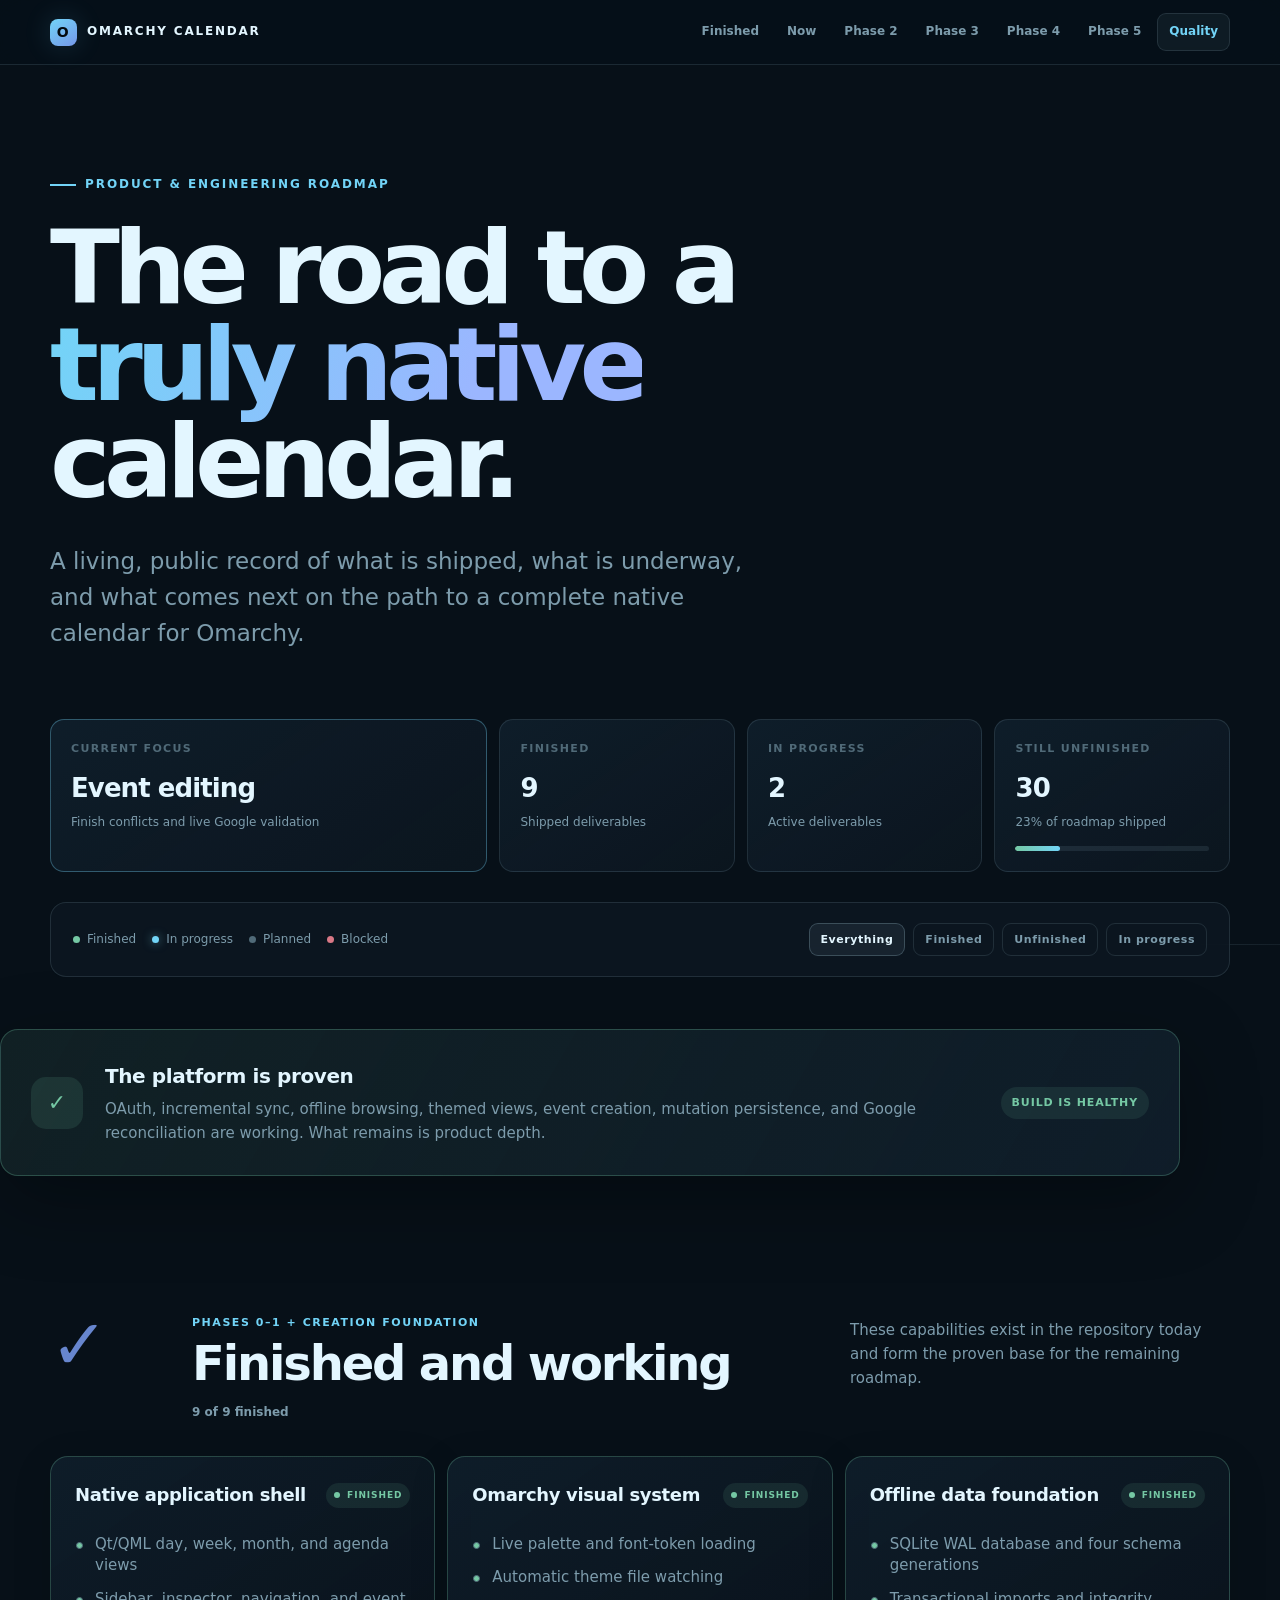
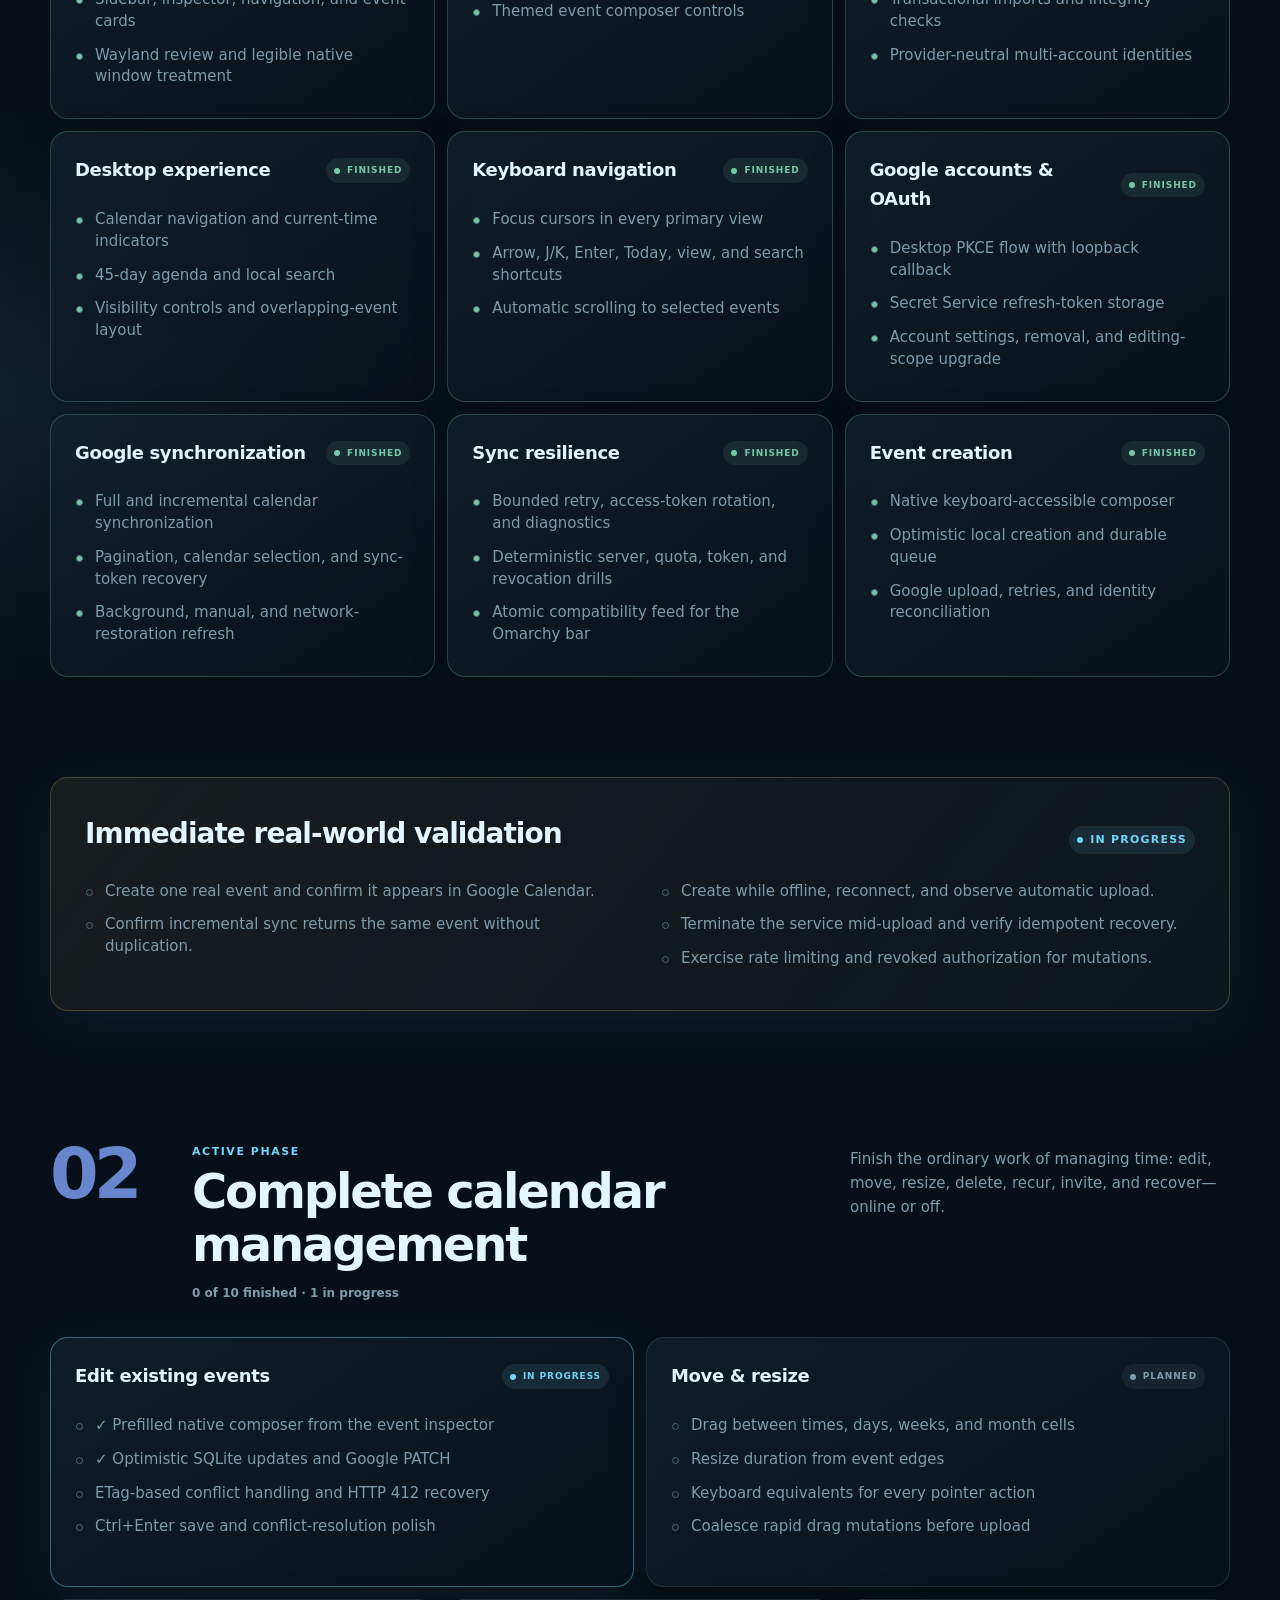
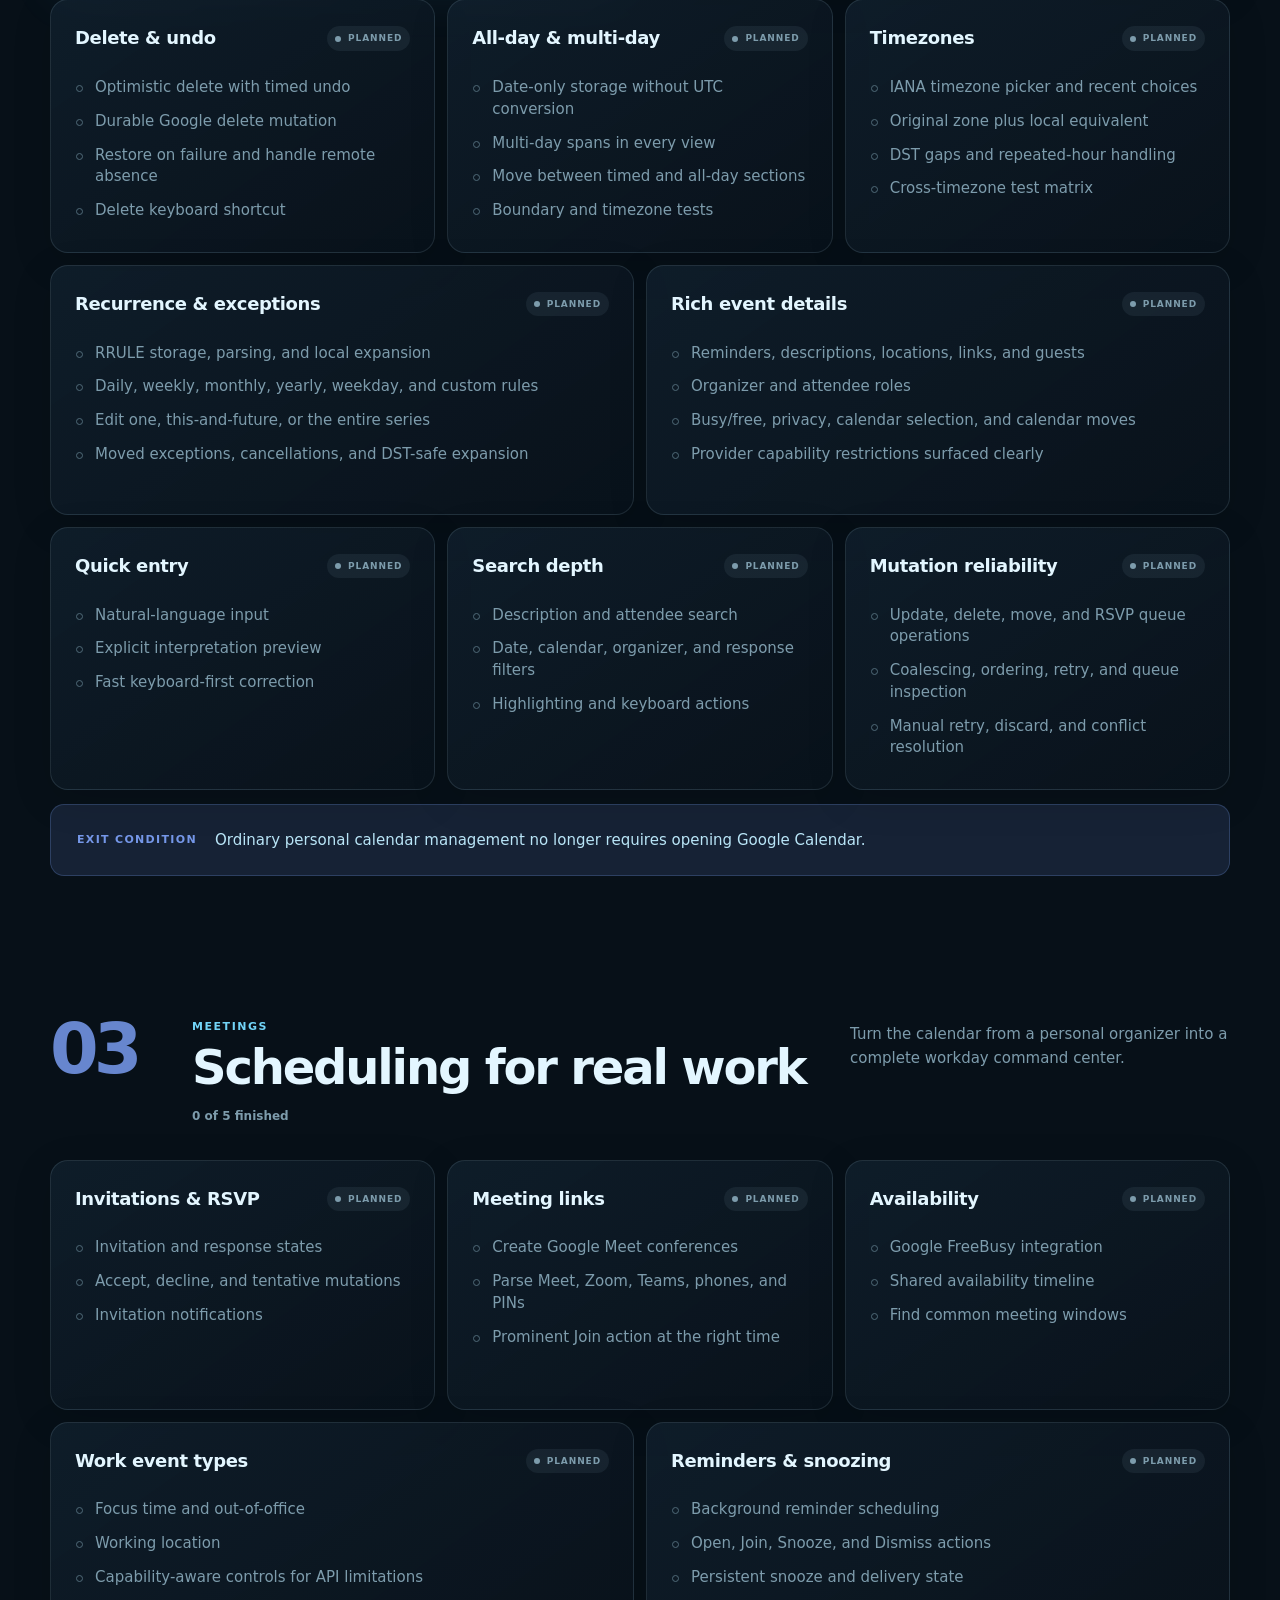
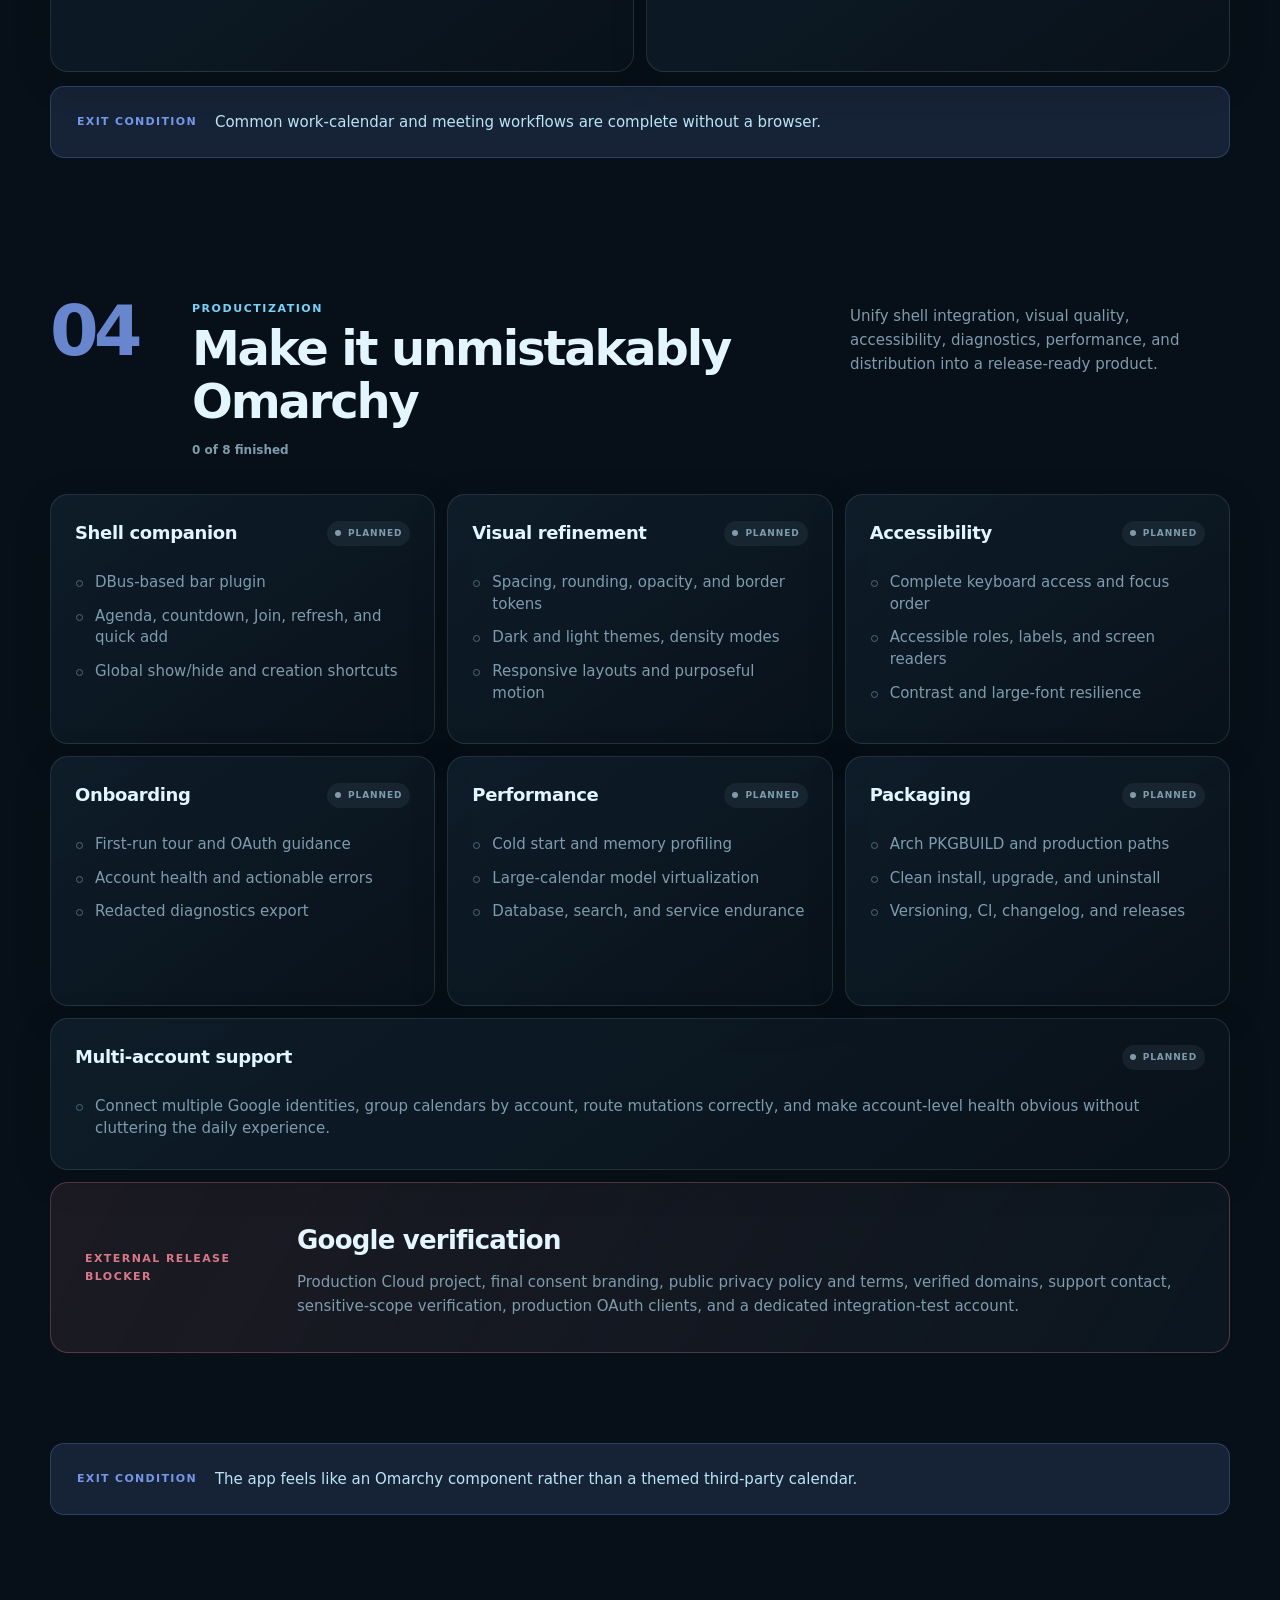
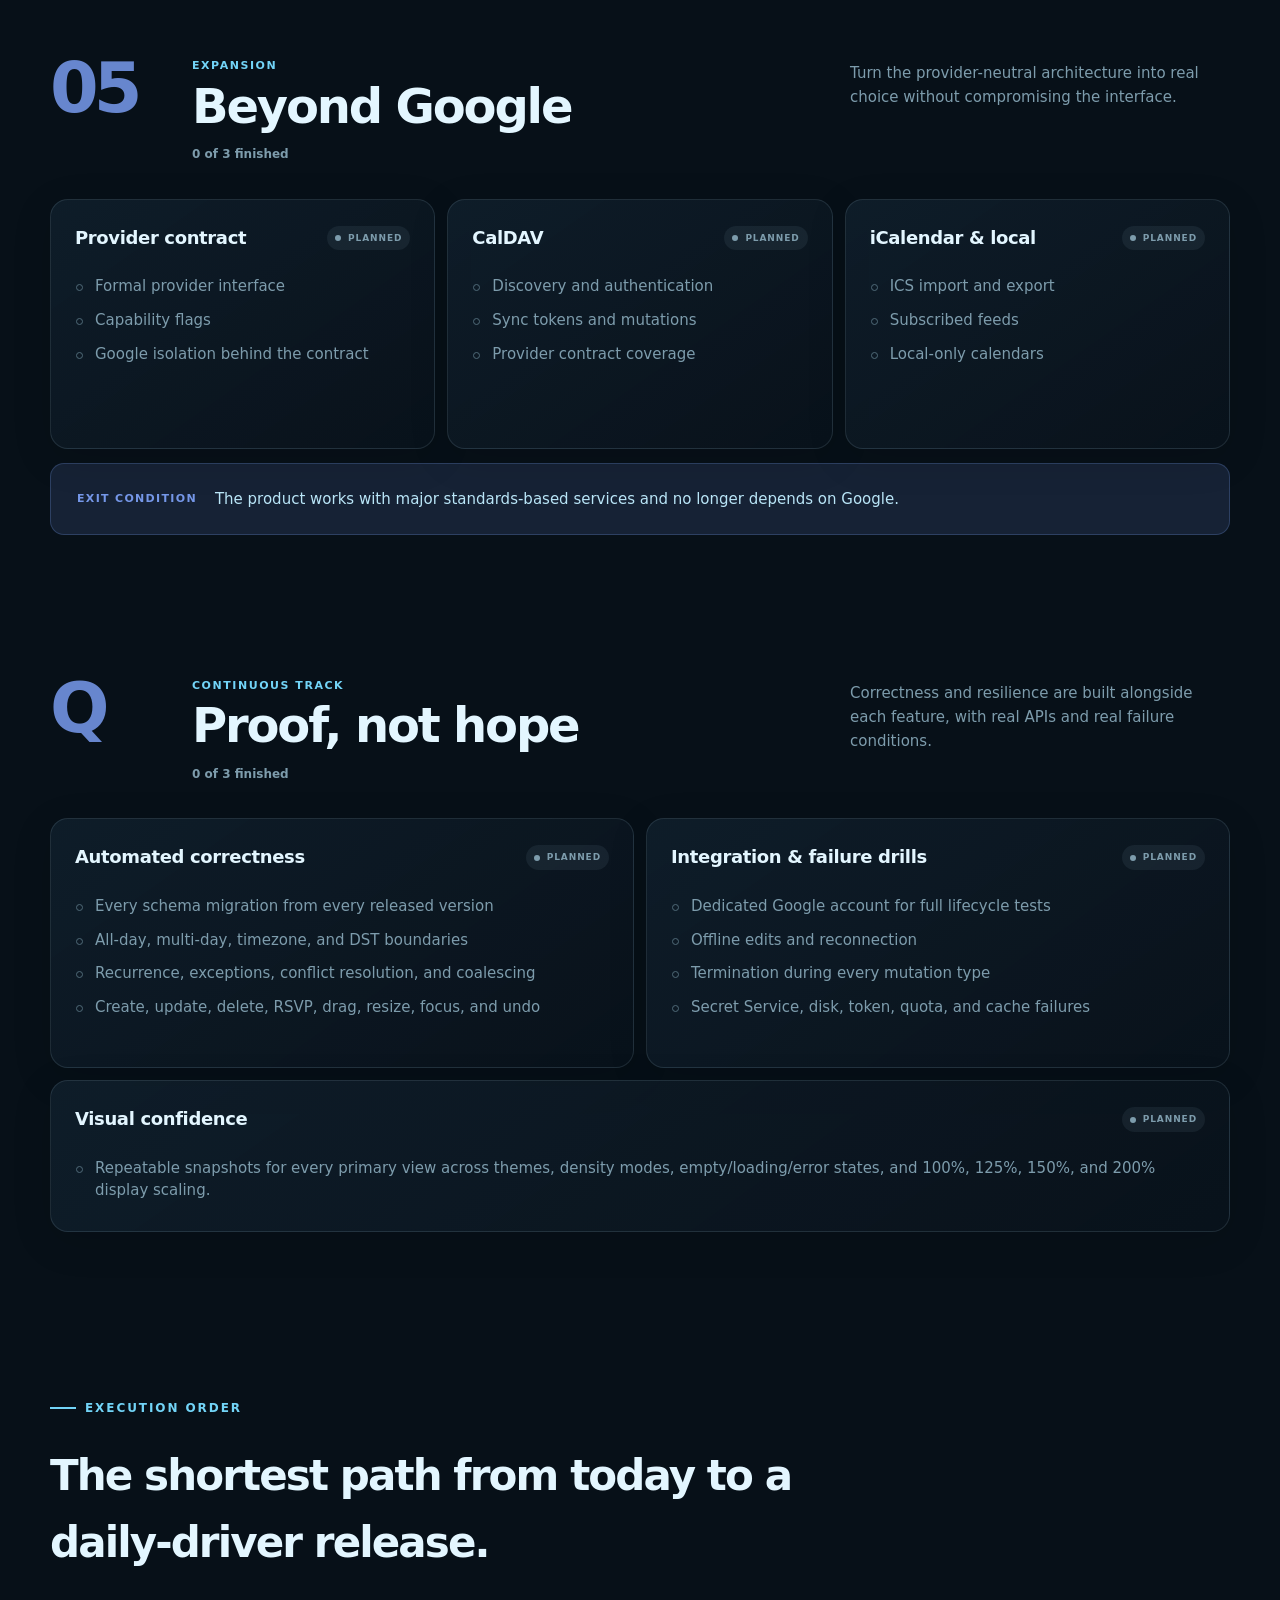
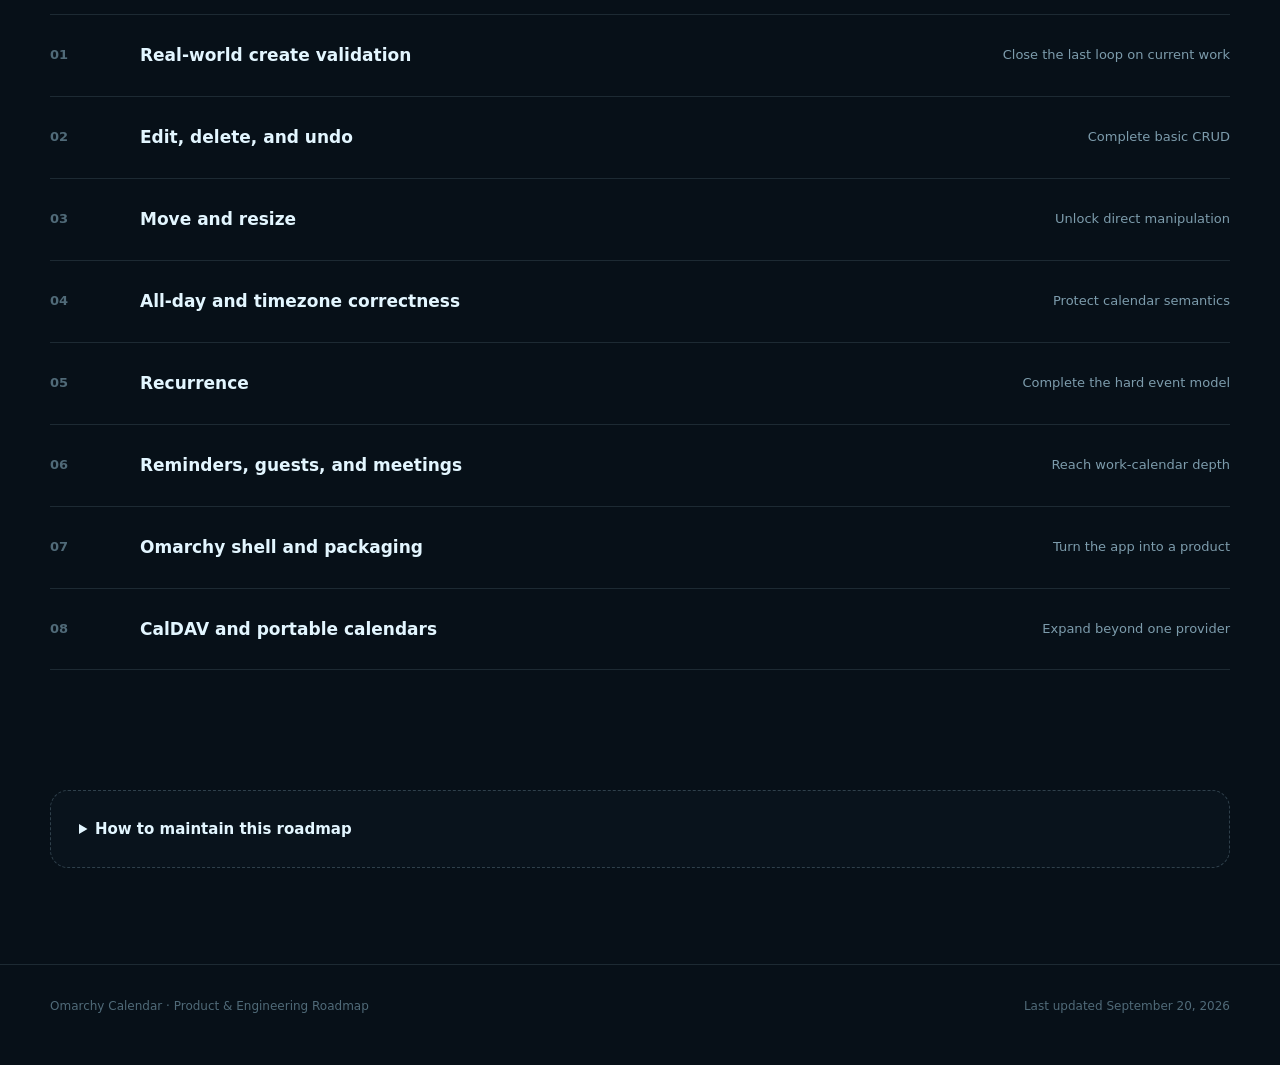
==== docs/roadmap.html @ 2982fd71 "Add optimistic Google event editing" ====
<!doctype html>
<html lang="en">
<head>
  <meta charset="utf-8">
  <meta name="viewport" content="width=device-width, initial-scale=1">
  <meta name="description" content="The product and engineering roadmap for Omarchy Calendar.">
  <title>Omarchy Calendar — The Road Ahead</title>
  <style>
    :root {
      color-scheme: dark;
      --ink: #b9e5f7;
      --ink-strong: #e3f6ff;
      --muted: #7d9cac;
      --faint: #506a78;
      --canvas: #071018;
      --canvas-deep: #040a0f;
      --surface: #0d1822;
      --surface-raised: #122230;
      --line: rgba(185, 229, 247, .12);
      --line-strong: rgba(185, 229, 247, .22);
      --accent: #7597e8;
      --accent-soft: rgba(117, 151, 232, .14);
      --cyan: #72d4f7;
      --green: #75c8a4;
      --red: #d97886;
      --amber: #e2b96f;
      --radius: 18px;
      --shadow: 0 24px 80px rgba(0, 0, 0, .32);
      --content: 1180px;
    }

    * { box-sizing: border-box; }
    html { scroll-behavior: smooth; }
    body {
      margin: 0;
      color: var(--ink);
      background:
        radial-gradient(900px 500px at 88% -10%, rgba(117, 151, 232, .14), transparent 65%),
        radial-gradient(700px 420px at 2% 22%, rgba(114, 212, 247, .08), transparent 70%),
        var(--canvas);
      font: 15px/1.6 Inter, ui-sans-serif, system-ui, -apple-system, BlinkMacSystemFont, "Segoe UI", sans-serif;
      -webkit-font-smoothing: antialiased;
    }

    a { color: inherit; }
    button { font: inherit; }
    ::selection { color: var(--canvas-deep); background: var(--cyan); }

    .topbar {
      position: sticky;
      top: 0;
      z-index: 20;
      border-bottom: 1px solid var(--line);
      background: rgba(7, 16, 24, .84);
      backdrop-filter: blur(20px) saturate(135%);
    }
    .topbar__inner {
      width: min(calc(100% - 40px), var(--content));
      min-height: 64px;
      margin: auto;
      display: flex;
      align-items: center;
      gap: 26px;
    }
    .brand {
      display: flex;
      align-items: center;
      gap: 10px;
      color: var(--ink-strong);
      font-size: 12px;
      font-weight: 800;
      letter-spacing: .15em;
      text-transform: uppercase;
      white-space: nowrap;
    }
    .brand__mark {
      width: 27px;
      aspect-ratio: 1;
      border-radius: 8px;
      display: grid;
      place-items: center;
      color: var(--canvas-deep);
      background: linear-gradient(145deg, var(--cyan), var(--accent));
      box-shadow: 0 0 28px rgba(114, 212, 247, .16);
      font-size: 14px;
    }
    .phase-nav {
      margin-left: auto;
      display: flex;
      gap: 4px;
      overflow-x: auto;
      scrollbar-width: none;
    }
    .phase-nav::-webkit-scrollbar { display: none; }
    .phase-nav a {
      padding: 8px 11px;
      border: 1px solid transparent;
      border-radius: 9px;
      color: var(--muted);
      font-size: 12px;
      font-weight: 700;
      text-decoration: none;
      white-space: nowrap;
      transition: .16s ease;
    }
    .phase-nav a:hover,
    .phase-nav a.active {
      color: var(--ink-strong);
      border-color: var(--line);
      background: rgba(185, 229, 247, .055);
    }
    .phase-nav a.active { color: var(--cyan); }

    main { overflow: hidden; }
    .wrap { width: min(calc(100% - 40px), var(--content)); margin-inline: auto; }

    .hero {
      min-height: 720px;
      padding: 104px 0 72px;
      display: grid;
      align-items: center;
      position: relative;
    }
    .hero::after {
      content: "";
      position: absolute;
      inset: auto -18% -1px 35%;
      height: 1px;
      background: linear-gradient(90deg, transparent, var(--line-strong), transparent);
    }
    .eyebrow {
      display: inline-flex;
      align-items: center;
      gap: 9px;
      margin-bottom: 24px;
      color: var(--cyan);
      font-size: 12px;
      font-weight: 800;
      letter-spacing: .16em;
      text-transform: uppercase;
    }
    .eyebrow::before { content: ""; width: 26px; height: 2px; background: currentColor; }
    h1 {
      max-width: 900px;
      margin: 0;
      color: var(--ink-strong);
      font-size: clamp(52px, 8vw, 104px);
      font-weight: 650;
      letter-spacing: -.065em;
      line-height: .95;
    }
    h1 span {
      color: transparent;
      background: linear-gradient(110deg, var(--cyan), #9bb6ff 72%);
      background-clip: text;
      -webkit-background-clip: text;
    }
    .lede {
      max-width: 720px;
      margin: 34px 0 0;
      color: var(--muted);
      font-size: clamp(18px, 2vw, 23px);
      line-height: 1.55;
    }
    .hero-grid {
      margin-top: 68px;
      display: grid;
      grid-template-columns: 1.3fr repeat(3, .7fr);
      gap: 12px;
    }
    .stat {
      min-height: 122px;
      padding: 20px;
      border: 1px solid var(--line);
      border-radius: 14px;
      background: linear-gradient(145deg, rgba(18, 34, 48, .74), rgba(13, 24, 34, .68));
    }
    .stat--current { border-color: rgba(114, 212, 247, .34); }
    .stat__label { color: var(--faint); font-size: 11px; font-weight: 800; letter-spacing: .12em; text-transform: uppercase; }
    .stat__value { margin-top: 10px; color: var(--ink-strong); font-size: 26px; font-weight: 700; letter-spacing: -.035em; }
    .stat__note { margin-top: 3px; color: var(--muted); font-size: 12px; }
    .progress-track { height: 5px; margin-top: 14px; overflow: hidden; border-radius: 99px; background: rgba(185, 229, 247, .09); }
    .progress-fill { width: 0; height: 100%; border-radius: inherit; background: linear-gradient(90deg, var(--green), var(--cyan)); transition: width .5s ease; }

    .roadmap-controls {
      margin: -42px auto 52px;
      padding: 20px 22px;
      display: flex;
      align-items: center;
      justify-content: space-between;
      gap: 20px;
      border: 1px solid var(--line);
      border-radius: 16px;
      background: rgba(13, 24, 34, .78);
      backdrop-filter: blur(18px);
    }
    .legend, .filters { display: flex; align-items: center; flex-wrap: wrap; gap: 8px; }
    .legend { color: var(--muted); font-size: 12px; }
    .legend__item { display: inline-flex; align-items: center; gap: 7px; margin-right: 8px; }
    .legend__dot { width: 7px; height: 7px; border-radius: 50%; background: var(--faint); }
    .legend__dot--done { background: var(--green); }
    .legend__dot--active { background: var(--cyan); box-shadow: 0 0 10px rgba(114, 212, 247, .55); }
    .legend__dot--planned { background: var(--faint); }
    .legend__dot--blocked { background: var(--red); }
    .filter {
      padding: 7px 11px;
      border: 1px solid var(--line);
      border-radius: 9px;
      color: var(--muted);
      background: transparent;
      cursor: pointer;
      font-size: 11px;
      font-weight: 750;
      letter-spacing: .05em;
    }
    .filter:hover, .filter[aria-pressed="true"] { color: var(--ink-strong); border-color: var(--line-strong); background: rgba(185, 229, 247, .07); }

    .now {
      margin: 0 0 96px;
      padding: 30px;
      display: grid;
      grid-template-columns: auto 1fr auto;
      align-items: center;
      gap: 22px;
      border: 1px solid rgba(117, 200, 164, .28);
      border-radius: var(--radius);
      background: linear-gradient(120deg, rgba(117, 200, 164, .09), rgba(18, 34, 48, .72));
      box-shadow: var(--shadow);
    }
    .now__icon {
      width: 52px;
      height: 52px;
      display: grid;
      place-items: center;
      border-radius: 15px;
      color: var(--green);
      background: rgba(117, 200, 164, .12);
      font-size: 22px;
    }
    .now h2 { margin: 0; color: var(--ink-strong); font-size: 20px; letter-spacing: -.02em; }
    .now p { margin: 5px 0 0; color: var(--muted); }
    .status-pill {
      padding: 7px 11px;
      border-radius: 999px;
      color: var(--green);
      background: rgba(117, 200, 164, .1);
      font-size: 11px;
      font-weight: 800;
      letter-spacing: .08em;
      text-transform: uppercase;
      white-space: nowrap;
    }

    .phase {
      padding: 42px 0 100px;
      scroll-margin-top: 76px;
    }
    .phase-head {
      display: grid;
      grid-template-columns: 112px minmax(0, 1fr) minmax(250px, 380px);
      gap: 30px;
      align-items: start;
      margin-bottom: 34px;
    }
    .phase-number {
      color: var(--accent);
      font-size: 70px;
      font-weight: 650;
      letter-spacing: -.07em;
      line-height: .9;
      opacity: .88;
    }
    .phase-kicker { color: var(--cyan); font-size: 11px; font-weight: 800; letter-spacing: .14em; text-transform: uppercase; }
    .phase h2 { margin: 5px 0 0; color: var(--ink-strong); font-size: clamp(31px, 4vw, 48px); letter-spacing: -.045em; line-height: 1.1; }
    .phase-summary { margin: 4px 0 0; color: var(--muted); font-size: 15px; }

    .work-grid { display: grid; grid-template-columns: repeat(12, 1fr); gap: 12px; }
    .work-card {
      grid-column: span 4;
      min-height: 250px;
      padding: 24px;
      border: 1px solid var(--line);
      border-radius: var(--radius);
      background: linear-gradient(145deg, rgba(18, 34, 48, .72), rgba(9, 18, 27, .88));
      box-shadow: 0 10px 40px rgba(0, 0, 0, .12);
      transition: transform .18s ease, border-color .18s ease, background .18s ease;
    }
    .work-card:hover { transform: translateY(-2px); border-color: var(--line-strong); background: var(--surface); }
    .work-card--wide { grid-column: span 6; }
    .work-card--full { grid-column: 1 / -1; min-height: auto; }
    .work-card__top { display: flex; align-items: center; justify-content: space-between; gap: 16px; }
    .work-card h3 { margin: 0; color: var(--ink-strong); font-size: 18px; letter-spacing: -.02em; }
    .tag { color: var(--accent); font-size: 10px; font-weight: 800; letter-spacing: .1em; text-transform: uppercase; }
    .item-status {
      display: inline-flex;
      align-items: center;
      gap: 7px;
      padding: 5px 8px;
      border-radius: 999px;
      font-size: 9px;
      font-weight: 850;
      letter-spacing: .1em;
      text-transform: uppercase;
      white-space: nowrap;
    }
    .item-status::before { content: ""; width: 6px; height: 6px; border-radius: 50%; background: currentColor; }
    [data-status="done"] { border-color: rgba(117, 200, 164, .28); }
    [data-status="done"] .item-status { color: var(--green); background: rgba(117, 200, 164, .1); }
    [data-status="done"] li::before { border-color: var(--green); background: var(--green); }
    [data-status="active"] { border-color: rgba(114, 212, 247, .42); box-shadow: 0 12px 50px rgba(114, 212, 247, .07); }
    [data-status="active"] .item-status { color: var(--cyan); background: rgba(114, 212, 247, .1); }
    [data-status="planned"] .item-status { color: var(--muted); background: rgba(125, 156, 172, .1); }
    [data-status="blocked"] { border-color: rgba(217, 120, 134, .38); }
    [data-status="blocked"] .item-status { color: var(--red); background: rgba(217, 120, 134, .1); }
    [data-roadmap-item][hidden] { display: none !important; }
    .phase-progress { margin-top: 13px; color: var(--muted); font-size: 12px; font-weight: 700; }
    .work-card ul, .checklist { margin: 18px 0 0; padding: 0; list-style: none; }
    .work-card li, .checklist li {
      position: relative;
      padding: 6px 0 6px 20px;
      color: var(--muted);
      line-height: 1.45;
    }
    .work-card li::before, .checklist li::before {
      content: "";
      position: absolute;
      left: 1px;
      top: 14px;
      width: 5px;
      height: 5px;
      border: 1px solid var(--faint);
      border-radius: 50%;
    }

    .exit {
      margin-top: 14px;
      padding: 23px 26px;
      display: flex;
      align-items: center;
      gap: 18px;
      border: 1px solid rgba(117, 151, 232, .25);
      border-radius: 14px;
      background: var(--accent-soft);
    }
    .exit strong { color: var(--accent); font-size: 11px; letter-spacing: .12em; text-transform: uppercase; }
    .exit span { color: var(--ink); }

    .validation {
      margin-bottom: 90px;
      padding: 34px;
      border: 1px solid rgba(226, 185, 111, .26);
      border-radius: var(--radius);
      background: linear-gradient(130deg, rgba(226, 185, 111, .08), rgba(13, 24, 34, .82));
    }
    .validation__head { display: flex; align-items: baseline; justify-content: space-between; gap: 20px; }
    .validation h2 { margin: 0; color: var(--ink-strong); font-size: 28px; letter-spacing: -.035em; }
    .validation__head span { color: var(--amber); font-size: 11px; font-weight: 800; letter-spacing: .11em; text-transform: uppercase; }
    .validation .checklist { columns: 2; column-gap: 42px; }
    .validation .checklist li { break-inside: avoid; }
    .validation .item-status { float: right; }

    .maintenance {
      margin: 0 auto 96px;
      padding: 26px 28px;
      border: 1px dashed var(--line-strong);
      border-radius: var(--radius);
      background: rgba(13, 24, 34, .48);
    }
    .maintenance summary { color: var(--ink-strong); cursor: pointer; font-weight: 750; }
    .maintenance p { max-width: 850px; margin: 14px 0 0; color: var(--muted); }
    .maintenance code { padding: 2px 6px; border-radius: 5px; color: var(--cyan); background: rgba(114, 212, 247, .08); }

    .release-blocker {
      margin: 12px 0 90px;
      padding: 34px;
      display: grid;
      grid-template-columns: 180px 1fr;
      gap: 32px;
      align-items: center;
      border: 1px solid rgba(217, 120, 134, .32);
      border-radius: var(--radius);
      background: linear-gradient(120deg, rgba(217, 120, 134, .1), rgba(13, 24, 34, .8));
    }
    .release-blocker__flag { color: var(--red); font-size: 11px; font-weight: 800; letter-spacing: .13em; text-transform: uppercase; }
    .release-blocker h3 { margin: 3px 0 8px; color: var(--ink-strong); font-size: 26px; letter-spacing: -.03em; }
    .release-blocker p { margin: 0; color: var(--muted); }

    .sequence { padding: 60px 0 120px; }
    .sequence h2 { max-width: 760px; margin: 0; color: var(--ink-strong); font-size: 42px; letter-spacing: -.045em; }
    .sequence-list { margin-top: 38px; counter-reset: step; }
    .sequence-row {
      counter-increment: step;
      display: grid;
      grid-template-columns: 70px 1fr auto;
      align-items: center;
      gap: 20px;
      min-height: 82px;
      border-top: 1px solid var(--line);
    }
    .sequence-row:last-child { border-bottom: 1px solid var(--line); }
    .sequence-row::before { content: counter(step, decimal-leading-zero); color: var(--faint); font-size: 13px; font-weight: 800; }
    .sequence-row strong { color: var(--ink-strong); font-size: 17px; }
    .sequence-row span { color: var(--muted); font-size: 13px; text-align: right; }

    footer {
      padding: 32px 0 48px;
      border-top: 1px solid var(--line);
      color: var(--faint);
      font-size: 12px;
    }
    footer .wrap { display: flex; justify-content: space-between; gap: 20px; }

    @media (max-width: 900px) {
      .topbar__inner { width: min(calc(100% - 24px), var(--content)); }
      .brand span { display: none; }
      .hero { min-height: auto; padding-top: 84px; }
      .hero-grid { grid-template-columns: repeat(2, 1fr); }
      .roadmap-controls { align-items: flex-start; flex-direction: column; }
      .phase-head { grid-template-columns: 78px 1fr; }
      .phase-summary { grid-column: 2; }
      .work-card, .work-card--wide { grid-column: span 6; }
      .release-blocker { grid-template-columns: 1fr; }
    }
    @media (max-width: 620px) {
      .wrap { width: min(calc(100% - 24px), var(--content)); }
      .phase-nav a { padding-inline: 8px; }
      .hero { padding: 70px 0 48px; }
      h1 { font-size: 50px; }
      .hero-grid { grid-template-columns: 1fr; margin-top: 44px; }
      .roadmap-controls { margin-top: -20px; }
      .now { grid-template-columns: auto 1fr; padding: 22px; }
      .status-pill { grid-column: 2; justify-self: start; }
      .phase { padding-bottom: 72px; }
      .phase-head { grid-template-columns: 1fr; gap: 15px; }
      .phase-number { font-size: 46px; }
      .phase-summary { grid-column: 1; }
      .work-card, .work-card--wide { grid-column: 1 / -1; min-height: auto; }
      .validation { padding: 24px; }
      .validation .checklist { columns: 1; }
      .validation__head { align-items: flex-start; flex-direction: column-reverse; }
      .sequence-row { grid-template-columns: 44px 1fr; padding: 14px 0; }
      .sequence-row span { grid-column: 2; text-align: left; }
      footer .wrap { flex-direction: column; }
    }

    @media (prefers-reduced-motion: reduce) {
      html { scroll-behavior: auto; }
      *, *::before, *::after { scroll-behavior: auto !important; transition-duration: .01ms !important; }
    }

    @media print {
      :root { color-scheme: light; --ink: #253946; --ink-strong: #10212c; --muted: #50636e; --faint: #71818a; --canvas: #fff; --surface: #f4f7f9; --surface-raised: #eef3f6; --line: rgba(16,33,44,.15); --line-strong: rgba(16,33,44,.28); }
      body { background: white; font-size: 11px; }
      .topbar { display: none; }
      .hero { min-height: auto; padding: 30px 0; }
      h1 { font-size: 58px; }
      h1 span { color: var(--accent); background: none; }
      .hero-grid { margin-top: 28px; }
      .phase { padding: 20px 0; break-before: page; }
      .work-card { break-inside: avoid; box-shadow: none; }
      .work-card:hover { transform: none; }
      .now, .validation, .release-blocker { box-shadow: none; break-inside: avoid; }
      .sequence { padding-bottom: 30px; }
    }
  </style>
</head>
<!--
  ROADMAP MAINTENANCE
  -------------------
  1. Every deliverable is an element with data-roadmap-item.
  2. Change only data-status to one of: done, active, planned, blocked.
  3. Set data-last-updated on <body> whenever roadmap facts change.
  4. Counts, progress, badges, phase summaries, and filters update automatically.
-->
<body data-last-updated="2026-09-20">
  <header class="topbar">
    <div class="topbar__inner">
      <div class="brand"><div class="brand__mark">O</div><span>Omarchy Calendar</span></div>
      <nav class="phase-nav" aria-label="Roadmap phases">
        <a href="#foundations">Finished</a><a href="#validate">Now</a><a href="#phase-2">Phase 2</a><a href="#phase-3">Phase 3</a><a href="#phase-4">Phase 4</a><a href="#phase-5">Phase 5</a><a href="#quality">Quality</a>
      </nav>
    </div>
  </header>

  <main>
    <section class="hero wrap">
      <div>
        <div class="eyebrow">Product &amp; engineering roadmap</div>
        <h1>The road to a <span>truly native</span> calendar.</h1>
        <p class="lede">A living, public record of what is shipped, what is underway, and what comes next on the path to a complete native calendar for Omarchy.</p>
        <div class="hero-grid">
          <div class="stat stat--current"><div class="stat__label">Current focus</div><div class="stat__value">Event editing</div><div class="stat__note">Finish conflicts and live Google validation</div></div>
          <div class="stat"><div class="stat__label">Finished</div><div class="stat__value" data-count="done">—</div><div class="stat__note">Shipped deliverables</div></div>
          <div class="stat"><div class="stat__label">In progress</div><div class="stat__value" data-count="active">—</div><div class="stat__note">Active deliverables</div></div>
          <div class="stat"><div class="stat__label">Still unfinished</div><div class="stat__value" data-count="unfinished">—</div><div class="stat__note"><span data-count="percent">—</span>% of roadmap shipped</div><div class="progress-track" aria-hidden="true"><div class="progress-fill"></div></div></div>
        </div>
      </div>
    </section>

    <section class="wrap roadmap-controls" aria-label="Roadmap status controls">
      <div class="legend" aria-label="Status legend">
        <span class="legend__item"><span class="legend__dot legend__dot--done"></span>Finished</span>
        <span class="legend__item"><span class="legend__dot legend__dot--active"></span>In progress</span>
        <span class="legend__item"><span class="legend__dot legend__dot--planned"></span>Planned</span>
        <span class="legend__item"><span class="legend__dot legend__dot--blocked"></span>Blocked</span>
      </div>
      <div class="filters" aria-label="Filter roadmap">
        <button class="filter" type="button" data-filter="all" aria-pressed="true">Everything</button>
        <button class="filter" type="button" data-filter="done" aria-pressed="false">Finished</button>
        <button class="filter" type="button" data-filter="unfinished" aria-pressed="false">Unfinished</button>
        <button class="filter" type="button" data-filter="active" aria-pressed="false">In progress</button>
      </div>
    </section>

    <div class="wrap now">
      <div class="now__icon">✓</div>
      <div><h2>The platform is proven</h2><p>OAuth, incremental sync, offline browsing, themed views, event creation, mutation persistence, and Google reconciliation are working. What remains is product depth.</p></div>
      <div class="status-pill">Build is healthy</div>
    </div>

    <section id="foundations" class="phase wrap" data-nav="Finished">
      <header class="phase-head">
        <div class="phase-number">✓</div>
        <div><div class="phase-kicker">Phases 0–1 + creation foundation</div><h2>Finished and working</h2><div class="phase-progress"></div></div>
        <p class="phase-summary">These capabilities exist in the repository today and form the proven base for the remaining roadmap.</p>
      </header>
      <div class="work-grid">
        <article class="work-card" data-roadmap-item data-status="done"><div class="work-card__top"><h3>Native application shell</h3></div><ul><li>Qt/QML day, week, month, and agenda views</li><li>Sidebar, inspector, navigation, and event cards</li><li>Wayland review and legible native window treatment</li></ul></article>
        <article class="work-card" data-roadmap-item data-status="done"><div class="work-card__top"><h3>Omarchy visual system</h3></div><ul><li>Live palette and font-token loading</li><li>Automatic theme file watching</li><li>Themed event composer controls</li></ul></article>
        <article class="work-card" data-roadmap-item data-status="done"><div class="work-card__top"><h3>Offline data foundation</h3></div><ul><li>SQLite WAL database and four schema generations</li><li>Transactional imports and integrity checks</li><li>Provider-neutral multi-account identities</li></ul></article>
        <article class="work-card" data-roadmap-item data-status="done"><div class="work-card__top"><h3>Desktop experience</h3></div><ul><li>Calendar navigation and current-time indicators</li><li>45-day agenda and local search</li><li>Visibility controls and overlapping-event layout</li></ul></article>
        <article class="work-card" data-roadmap-item data-status="done"><div class="work-card__top"><h3>Keyboard navigation</h3></div><ul><li>Focus cursors in every primary view</li><li>Arrow, J/K, Enter, Today, view, and search shortcuts</li><li>Automatic scrolling to selected events</li></ul></article>
        <article class="work-card" data-roadmap-item data-status="done"><div class="work-card__top"><h3>Google accounts &amp; OAuth</h3></div><ul><li>Desktop PKCE flow with loopback callback</li><li>Secret Service refresh-token storage</li><li>Account settings, removal, and editing-scope upgrade</li></ul></article>
        <article class="work-card" data-roadmap-item data-status="done"><div class="work-card__top"><h3>Google synchronization</h3></div><ul><li>Full and incremental calendar synchronization</li><li>Pagination, calendar selection, and sync-token recovery</li><li>Background, manual, and network-restoration refresh</li></ul></article>
        <article class="work-card" data-roadmap-item data-status="done"><div class="work-card__top"><h3>Sync resilience</h3></div><ul><li>Bounded retry, access-token rotation, and diagnostics</li><li>Deterministic server, quota, token, and revocation drills</li><li>Atomic compatibility feed for the Omarchy bar</li></ul></article>
        <article class="work-card" data-roadmap-item data-status="done"><div class="work-card__top"><h3>Event creation</h3></div><ul><li>Native keyboard-accessible composer</li><li>Optimistic local creation and durable queue</li><li>Google upload, retries, and identity reconciliation</li></ul></article>
      </div>
    </section>

    <section id="validate" class="wrap validation" data-roadmap-item data-status="active">
      <div class="validation__head"><h2>Immediate real-world validation</h2></div>
      <ul class="checklist">
        <li>Create one real event and confirm it appears in Google Calendar.</li>
        <li>Confirm incremental sync returns the same event without duplication.</li>
        <li>Create while offline, reconnect, and observe automatic upload.</li>
        <li>Terminate the service mid-upload and verify idempotent recovery.</li>
        <li>Exercise rate limiting and revoked authorization for mutations.</li>
      </ul>
    </section>

    <section id="phase-2" class="phase wrap" data-nav="Phase 2">
      <header class="phase-head">
        <div class="phase-number">02</div>
        <div><div class="phase-kicker">Active phase</div><h2>Complete calendar management</h2><div class="phase-progress"></div></div>
        <p class="phase-summary">Finish the ordinary work of managing time: edit, move, resize, delete, recur, invite, and recover—online or off.</p>
      </header>
      <div class="work-grid">
        <article class="work-card work-card--wide" data-roadmap-item data-status="active"><div class="work-card__top"><h3>Edit existing events</h3></div><ul><li>✓ Prefilled native composer from the event inspector</li><li>✓ Optimistic SQLite updates and Google PATCH</li><li>ETag-based conflict handling and HTTP 412 recovery</li><li>Ctrl+Enter save and conflict-resolution polish</li></ul></article>
        <article class="work-card work-card--wide" data-roadmap-item data-status="planned"><div class="work-card__top"><h3>Move &amp; resize</h3></div><ul><li>Drag between times, days, weeks, and month cells</li><li>Resize duration from event edges</li><li>Keyboard equivalents for every pointer action</li><li>Coalesce rapid drag mutations before upload</li></ul></article>
        <article class="work-card" data-roadmap-item data-status="planned"><div class="work-card__top"><h3>Delete &amp; undo</h3></div><ul><li>Optimistic delete with timed undo</li><li>Durable Google delete mutation</li><li>Restore on failure and handle remote absence</li><li>Delete keyboard shortcut</li></ul></article>
        <article class="work-card" data-roadmap-item data-status="planned"><div class="work-card__top"><h3>All-day &amp; multi-day</h3></div><ul><li>Date-only storage without UTC conversion</li><li>Multi-day spans in every view</li><li>Move between timed and all-day sections</li><li>Boundary and timezone tests</li></ul></article>
        <article class="work-card" data-roadmap-item data-status="planned"><div class="work-card__top"><h3>Timezones</h3></div><ul><li>IANA timezone picker and recent choices</li><li>Original zone plus local equivalent</li><li>DST gaps and repeated-hour handling</li><li>Cross-timezone test matrix</li></ul></article>
        <article class="work-card work-card--wide" data-roadmap-item data-status="planned"><div class="work-card__top"><h3>Recurrence &amp; exceptions</h3></div><ul><li>RRULE storage, parsing, and local expansion</li><li>Daily, weekly, monthly, yearly, weekday, and custom rules</li><li>Edit one, this-and-future, or the entire series</li><li>Moved exceptions, cancellations, and DST-safe expansion</li></ul></article>
        <article class="work-card work-card--wide" data-roadmap-item data-status="planned"><div class="work-card__top"><h3>Rich event details</h3></div><ul><li>Reminders, descriptions, locations, links, and guests</li><li>Organizer and attendee roles</li><li>Busy/free, privacy, calendar selection, and calendar moves</li><li>Provider capability restrictions surfaced clearly</li></ul></article>
        <article class="work-card" data-roadmap-item data-status="planned"><div class="work-card__top"><h3>Quick entry</h3></div><ul><li>Natural-language input</li><li>Explicit interpretation preview</li><li>Fast keyboard-first correction</li></ul></article>
        <article class="work-card" data-roadmap-item data-status="planned"><div class="work-card__top"><h3>Search depth</h3></div><ul><li>Description and attendee search</li><li>Date, calendar, organizer, and response filters</li><li>Highlighting and keyboard actions</li></ul></article>
        <article class="work-card" data-roadmap-item data-status="planned"><div class="work-card__top"><h3>Mutation reliability</h3></div><ul><li>Update, delete, move, and RSVP queue operations</li><li>Coalescing, ordering, retry, and queue inspection</li><li>Manual retry, discard, and conflict resolution</li></ul></article>
      </div>
      <div class="exit"><strong>Exit condition</strong><span>Ordinary personal calendar management no longer requires opening Google Calendar.</span></div>
    </section>

    <section id="phase-3" class="phase wrap" data-nav="Phase 3">
      <header class="phase-head">
        <div class="phase-number">03</div>
        <div><div class="phase-kicker">Meetings</div><h2>Scheduling for real work</h2><div class="phase-progress"></div></div>
        <p class="phase-summary">Turn the calendar from a personal organizer into a complete workday command center.</p>
      </header>
      <div class="work-grid">
        <article class="work-card" data-roadmap-item data-status="planned"><div class="work-card__top"><h3>Invitations &amp; RSVP</h3></div><ul><li>Invitation and response states</li><li>Accept, decline, and tentative mutations</li><li>Invitation notifications</li></ul></article>
        <article class="work-card" data-roadmap-item data-status="planned"><div class="work-card__top"><h3>Meeting links</h3></div><ul><li>Create Google Meet conferences</li><li>Parse Meet, Zoom, Teams, phones, and PINs</li><li>Prominent Join action at the right time</li></ul></article>
        <article class="work-card" data-roadmap-item data-status="planned"><div class="work-card__top"><h3>Availability</h3></div><ul><li>Google FreeBusy integration</li><li>Shared availability timeline</li><li>Find common meeting windows</li></ul></article>
        <article class="work-card work-card--wide" data-roadmap-item data-status="planned"><div class="work-card__top"><h3>Work event types</h3></div><ul><li>Focus time and out-of-office</li><li>Working location</li><li>Capability-aware controls for API limitations</li></ul></article>
        <article class="work-card work-card--wide" data-roadmap-item data-status="planned"><div class="work-card__top"><h3>Reminders &amp; snoozing</h3></div><ul><li>Background reminder scheduling</li><li>Open, Join, Snooze, and Dismiss actions</li><li>Persistent snooze and delivery state</li></ul></article>
      </div>
      <div class="exit"><strong>Exit condition</strong><span>Common work-calendar and meeting workflows are complete without a browser.</span></div>
    </section>

    <section id="phase-4" class="phase wrap" data-nav="Phase 4">
      <header class="phase-head">
        <div class="phase-number">04</div>
        <div><div class="phase-kicker">Productization</div><h2>Make it unmistakably Omarchy</h2><div class="phase-progress"></div></div>
        <p class="phase-summary">Unify shell integration, visual quality, accessibility, diagnostics, performance, and distribution into a release-ready product.</p>
      </header>
      <div class="work-grid">
        <article class="work-card" data-roadmap-item data-status="planned"><div class="work-card__top"><h3>Shell companion</h3></div><ul><li>DBus-based bar plugin</li><li>Agenda, countdown, Join, refresh, and quick add</li><li>Global show/hide and creation shortcuts</li></ul></article>
        <article class="work-card" data-roadmap-item data-status="planned"><div class="work-card__top"><h3>Visual refinement</h3></div><ul><li>Spacing, rounding, opacity, and border tokens</li><li>Dark and light themes, density modes</li><li>Responsive layouts and purposeful motion</li></ul></article>
        <article class="work-card" data-roadmap-item data-status="planned"><div class="work-card__top"><h3>Accessibility</h3></div><ul><li>Complete keyboard access and focus order</li><li>Accessible roles, labels, and screen readers</li><li>Contrast and large-font resilience</li></ul></article>
        <article class="work-card" data-roadmap-item data-status="planned"><div class="work-card__top"><h3>Onboarding</h3></div><ul><li>First-run tour and OAuth guidance</li><li>Account health and actionable errors</li><li>Redacted diagnostics export</li></ul></article>
        <article class="work-card" data-roadmap-item data-status="planned"><div class="work-card__top"><h3>Performance</h3></div><ul><li>Cold start and memory profiling</li><li>Large-calendar model virtualization</li><li>Database, search, and service endurance</li></ul></article>
        <article class="work-card" data-roadmap-item data-status="planned"><div class="work-card__top"><h3>Packaging</h3></div><ul><li>Arch PKGBUILD and production paths</li><li>Clean install, upgrade, and uninstall</li><li>Versioning, CI, changelog, and releases</li></ul></article>
        <article class="work-card work-card--full" data-roadmap-item data-status="planned"><div class="work-card__top"><h3>Multi-account support</h3></div><ul><li>Connect multiple Google identities, group calendars by account, route mutations correctly, and make account-level health obvious without cluttering the daily experience.</li></ul></article>
      </div>
      <div class="release-blocker" data-roadmap-item data-status="blocked"><div class="release-blocker__flag">External release blocker</div><div><h3>Google verification</h3><p>Production Cloud project, final consent branding, public privacy policy and terms, verified domains, support contact, sensitive-scope verification, production OAuth clients, and a dedicated integration-test account.</p></div></div>
      <div class="exit"><strong>Exit condition</strong><span>The app feels like an Omarchy component rather than a themed third-party calendar.</span></div>
    </section>

    <section id="phase-5" class="phase wrap" data-nav="Phase 5">
      <header class="phase-head">
        <div class="phase-number">05</div>
        <div><div class="phase-kicker">Expansion</div><h2>Beyond Google</h2><div class="phase-progress"></div></div>
        <p class="phase-summary">Turn the provider-neutral architecture into real choice without compromising the interface.</p>
      </header>
      <div class="work-grid">
        <article class="work-card" data-roadmap-item data-status="planned"><div class="work-card__top"><h3>Provider contract</h3></div><ul><li>Formal provider interface</li><li>Capability flags</li><li>Google isolation behind the contract</li></ul></article>
        <article class="work-card" data-roadmap-item data-status="planned"><div class="work-card__top"><h3>CalDAV</h3></div><ul><li>Discovery and authentication</li><li>Sync tokens and mutations</li><li>Provider contract coverage</li></ul></article>
        <article class="work-card" data-roadmap-item data-status="planned"><div class="work-card__top"><h3>iCalendar &amp; local</h3></div><ul><li>ICS import and export</li><li>Subscribed feeds</li><li>Local-only calendars</li></ul></article>
      </div>
      <div class="exit"><strong>Exit condition</strong><span>The product works with major standards-based services and no longer depends on Google.</span></div>
    </section>

    <section id="quality" class="phase wrap" data-nav="Quality">
      <header class="phase-head">
        <div class="phase-number">Q</div>
        <div><div class="phase-kicker">Continuous track</div><h2>Proof, not hope</h2><div class="phase-progress"></div></div>
        <p class="phase-summary">Correctness and resilience are built alongside each feature, with real APIs and real failure conditions.</p>
      </header>
      <div class="work-grid">
        <article class="work-card work-card--wide" data-roadmap-item data-status="planned"><div class="work-card__top"><h3>Automated correctness</h3></div><ul><li>Every schema migration from every released version</li><li>All-day, multi-day, timezone, and DST boundaries</li><li>Recurrence, exceptions, conflict resolution, and coalescing</li><li>Create, update, delete, RSVP, drag, resize, focus, and undo</li></ul></article>
        <article class="work-card work-card--wide" data-roadmap-item data-status="planned"><div class="work-card__top"><h3>Integration &amp; failure drills</h3></div><ul><li>Dedicated Google account for full lifecycle tests</li><li>Offline edits and reconnection</li><li>Termination during every mutation type</li><li>Secret Service, disk, token, quota, and cache failures</li></ul></article>
        <article class="work-card work-card--full" data-roadmap-item data-status="planned"><div class="work-card__top"><h3>Visual confidence</h3></div><ul><li>Repeatable snapshots for every primary view across themes, density modes, empty/loading/error states, and 100%, 125%, 150%, and 200% display scaling.</li></ul></article>
      </div>
    </section>

    <section class="sequence wrap">
      <div class="eyebrow">Execution order</div>
      <h2>The shortest path from today to a daily-driver release.</h2>
      <div class="sequence-list">
        <div class="sequence-row"><strong>Real-world create validation</strong><span>Close the last loop on current work</span></div>
        <div class="sequence-row"><strong>Edit, delete, and undo</strong><span>Complete basic CRUD</span></div>
        <div class="sequence-row"><strong>Move and resize</strong><span>Unlock direct manipulation</span></div>
        <div class="sequence-row"><strong>All-day and timezone correctness</strong><span>Protect calendar semantics</span></div>
        <div class="sequence-row"><strong>Recurrence</strong><span>Complete the hard event model</span></div>
        <div class="sequence-row"><strong>Reminders, guests, and meetings</strong><span>Reach work-calendar depth</span></div>
        <div class="sequence-row"><strong>Omarchy shell and packaging</strong><span>Turn the app into a product</span></div>
        <div class="sequence-row"><strong>CalDAV and portable calendars</strong><span>Expand beyond one provider</span></div>
      </div>
    </section>

    <details class="maintenance wrap">
      <summary>How to maintain this roadmap</summary>
      <p>Every deliverable card has one status in the HTML: <code>data-status="done"</code>, <code>active</code>, <code>planned</code>, or <code>blocked</code>. Change that one value when work moves, then update <code>data-last-updated</code> on the <code>&lt;body&gt;</code> element. The badges, totals, completion percentage, phase summaries, and filters are calculated automatically. Add new work by copying any card that contains <code>data-roadmap-item</code>.</p>
    </details>
  </main>

  <footer><div class="wrap"><span>Omarchy Calendar · Product &amp; Engineering Roadmap</span><span>Last updated <time id="last-updated" datetime="2026-09-20">September 20, 2026</time></span></div></footer>

  <script>
    const statusLabels = { done: 'Finished', active: 'In progress', planned: 'Planned', blocked: 'Blocked' };
    const items = [...document.querySelectorAll('[data-roadmap-item]')];

    items.forEach(item => {
      const status = item.dataset.status;
      const host = item.querySelector('.work-card__top, .validation__head');
      if (host) {
        const badge = document.createElement('span');
        badge.className = 'item-status';
        badge.textContent = statusLabels[status];
        host.append(badge);
      }
    });

    const counts = Object.keys(statusLabels).reduce((result, status) => {
      result[status] = items.filter(item => item.dataset.status === status).length;
      return result;
    }, {});
    const unfinished = items.length - counts.done;
    const percent = items.length ? Math.round((counts.done / items.length) * 100) : 0;
    document.querySelector('[data-count="done"]').textContent = counts.done;
    document.querySelector('[data-count="active"]').textContent = counts.active;
    document.querySelector('[data-count="unfinished"]').textContent = unfinished;
    document.querySelector('[data-count="percent"]').textContent = percent;
    document.querySelector('.progress-fill').style.width = `${percent}%`;

    document.querySelectorAll('.phase').forEach(phase => {
      const phaseItems = [...phase.querySelectorAll('[data-roadmap-item]')];
      const finished = phaseItems.filter(item => item.dataset.status === 'done').length;
      const active = phaseItems.filter(item => item.dataset.status === 'active').length;
      const summary = phase.querySelector('.phase-progress');
      if (summary && phaseItems.length) summary.textContent = `${finished} of ${phaseItems.length} finished${active ? ` · ${active} in progress` : ''}`;
    });

    const filterButtons = [...document.querySelectorAll('[data-filter]')];
    filterButtons.forEach(button => button.addEventListener('click', () => {
      const filter = button.dataset.filter;
      filterButtons.forEach(candidate => candidate.setAttribute('aria-pressed', String(candidate === button)));
      items.forEach(item => {
        const matches = filter === 'all' || item.dataset.status === filter || (filter === 'unfinished' && item.dataset.status !== 'done');
        item.hidden = !matches;
      });
    }));

    const updated = new Date(`${document.body.dataset.lastUpdated}T12:00:00`);
    const updatedLabel = document.querySelector('#last-updated');
    updatedLabel.dateTime = document.body.dataset.lastUpdated;
    updatedLabel.textContent = new Intl.DateTimeFormat('en', { dateStyle: 'long' }).format(updated);

    const links = [...document.querySelectorAll('.phase-nav a')];
    const targets = links.map(link => document.querySelector(link.getAttribute('href'))).filter(Boolean);
    const observer = new IntersectionObserver(entries => {
      const visible = entries.filter(entry => entry.isIntersecting).sort((a, b) => b.intersectionRatio - a.intersectionRatio)[0];
      if (!visible) return;
      links.forEach(link => link.classList.toggle('active', link.getAttribute('href') === `#${visible.target.id}`));
    }, { rootMargin: '-20% 0px -65% 0px', threshold: [0, .1, .5] });
    targets.forEach(target => observer.observe(target));
  </script>
</body>
</html>
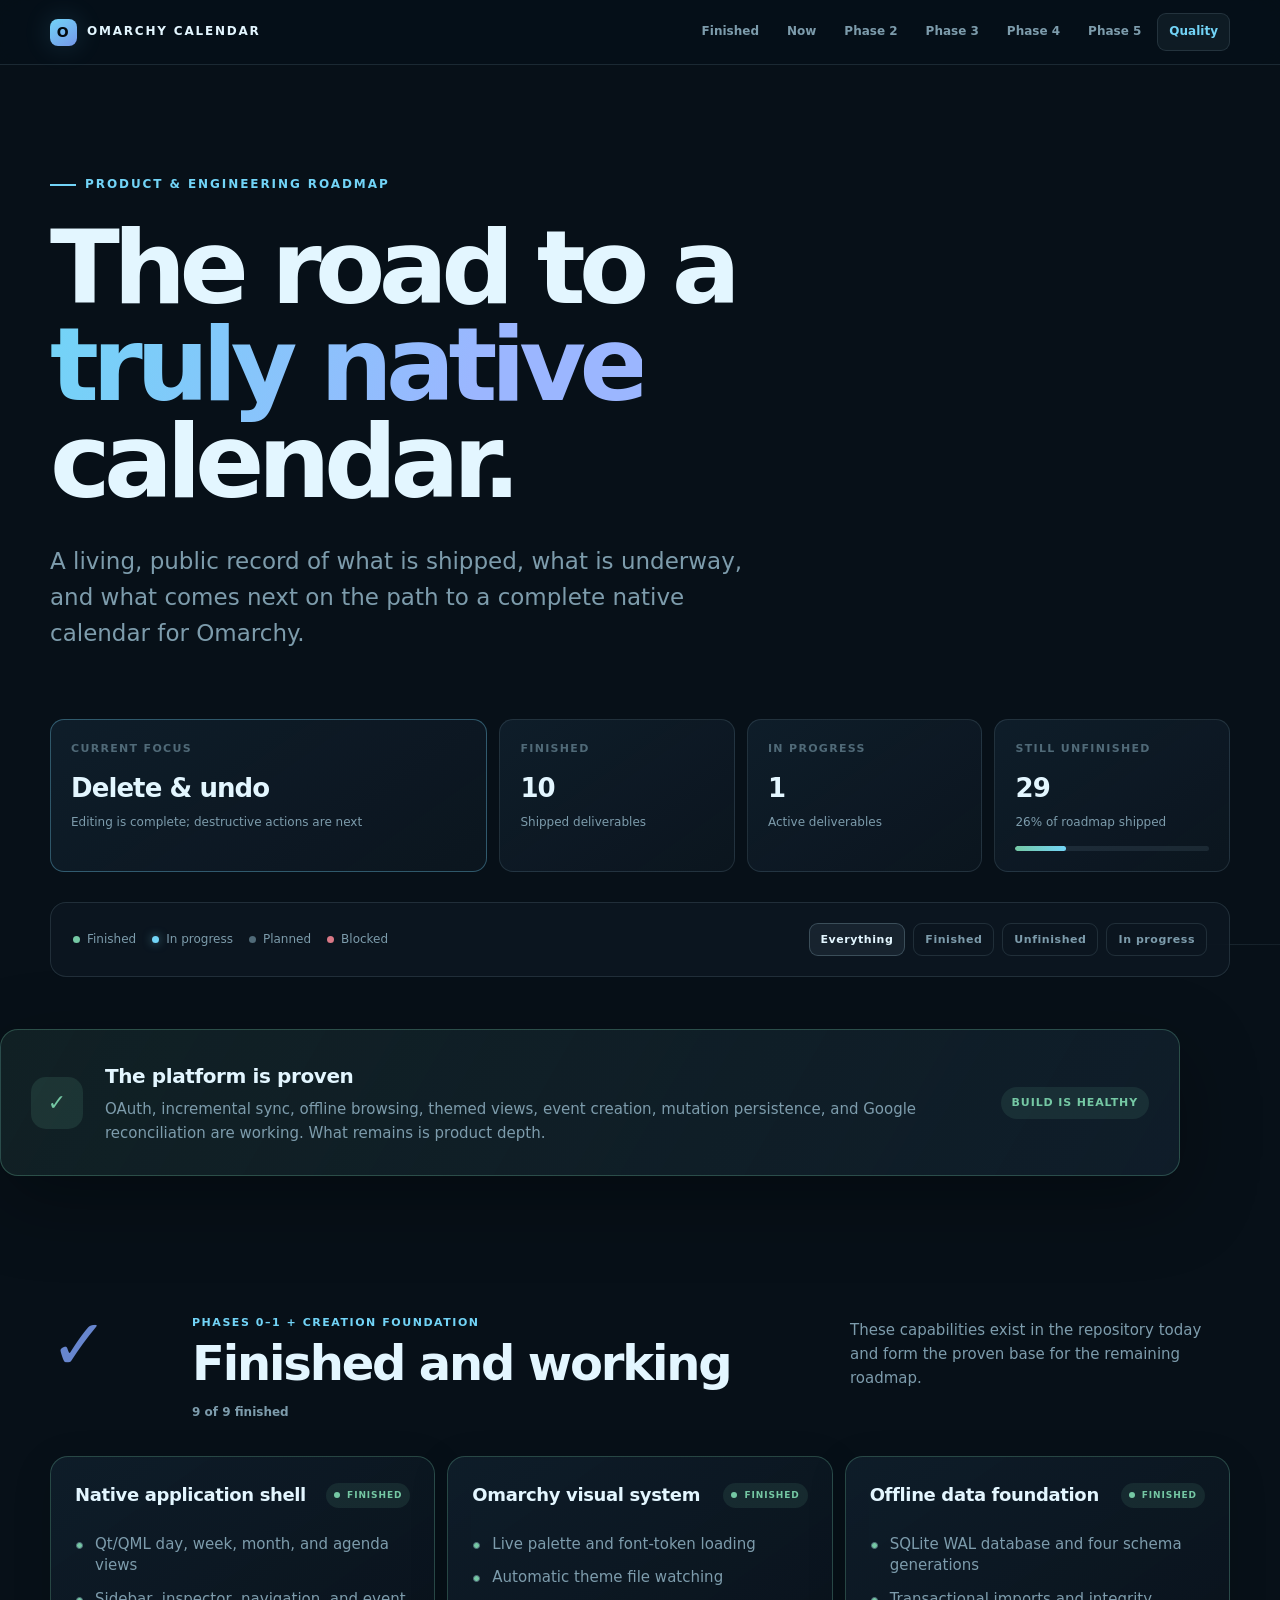
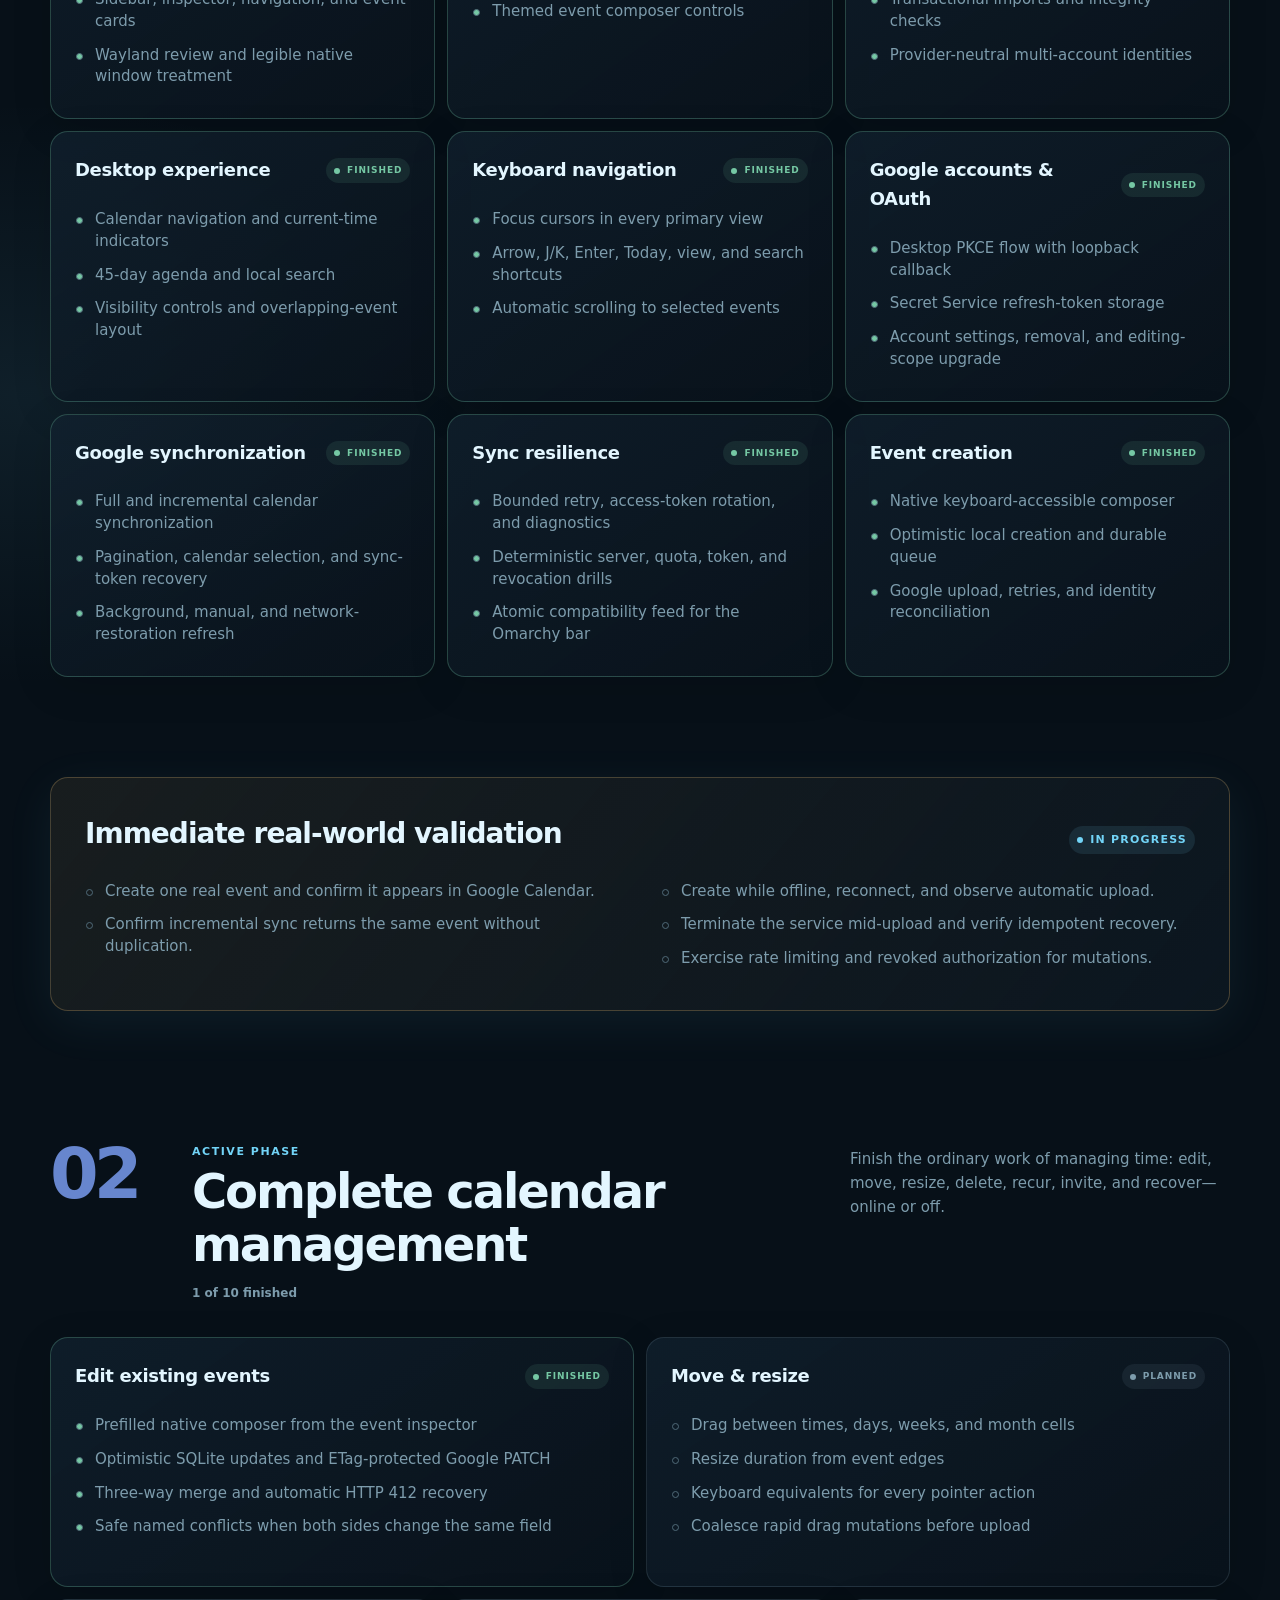
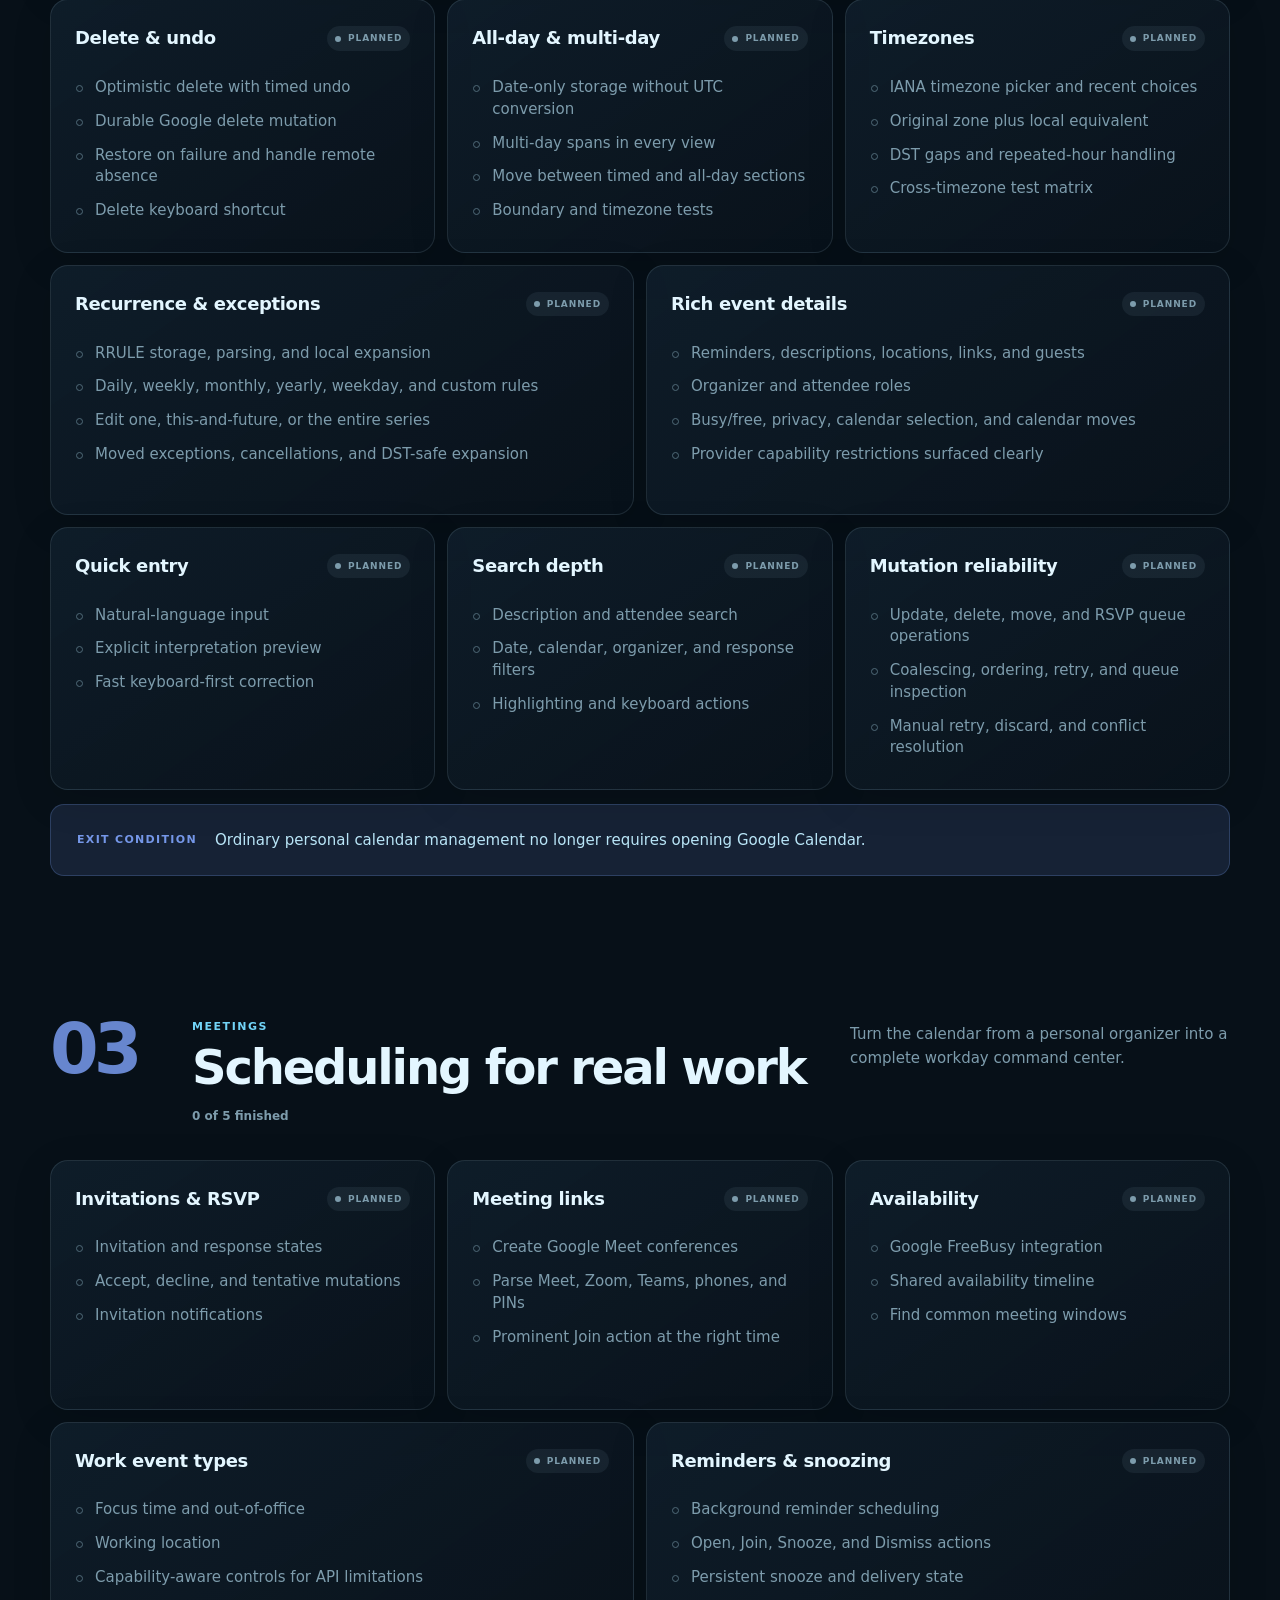
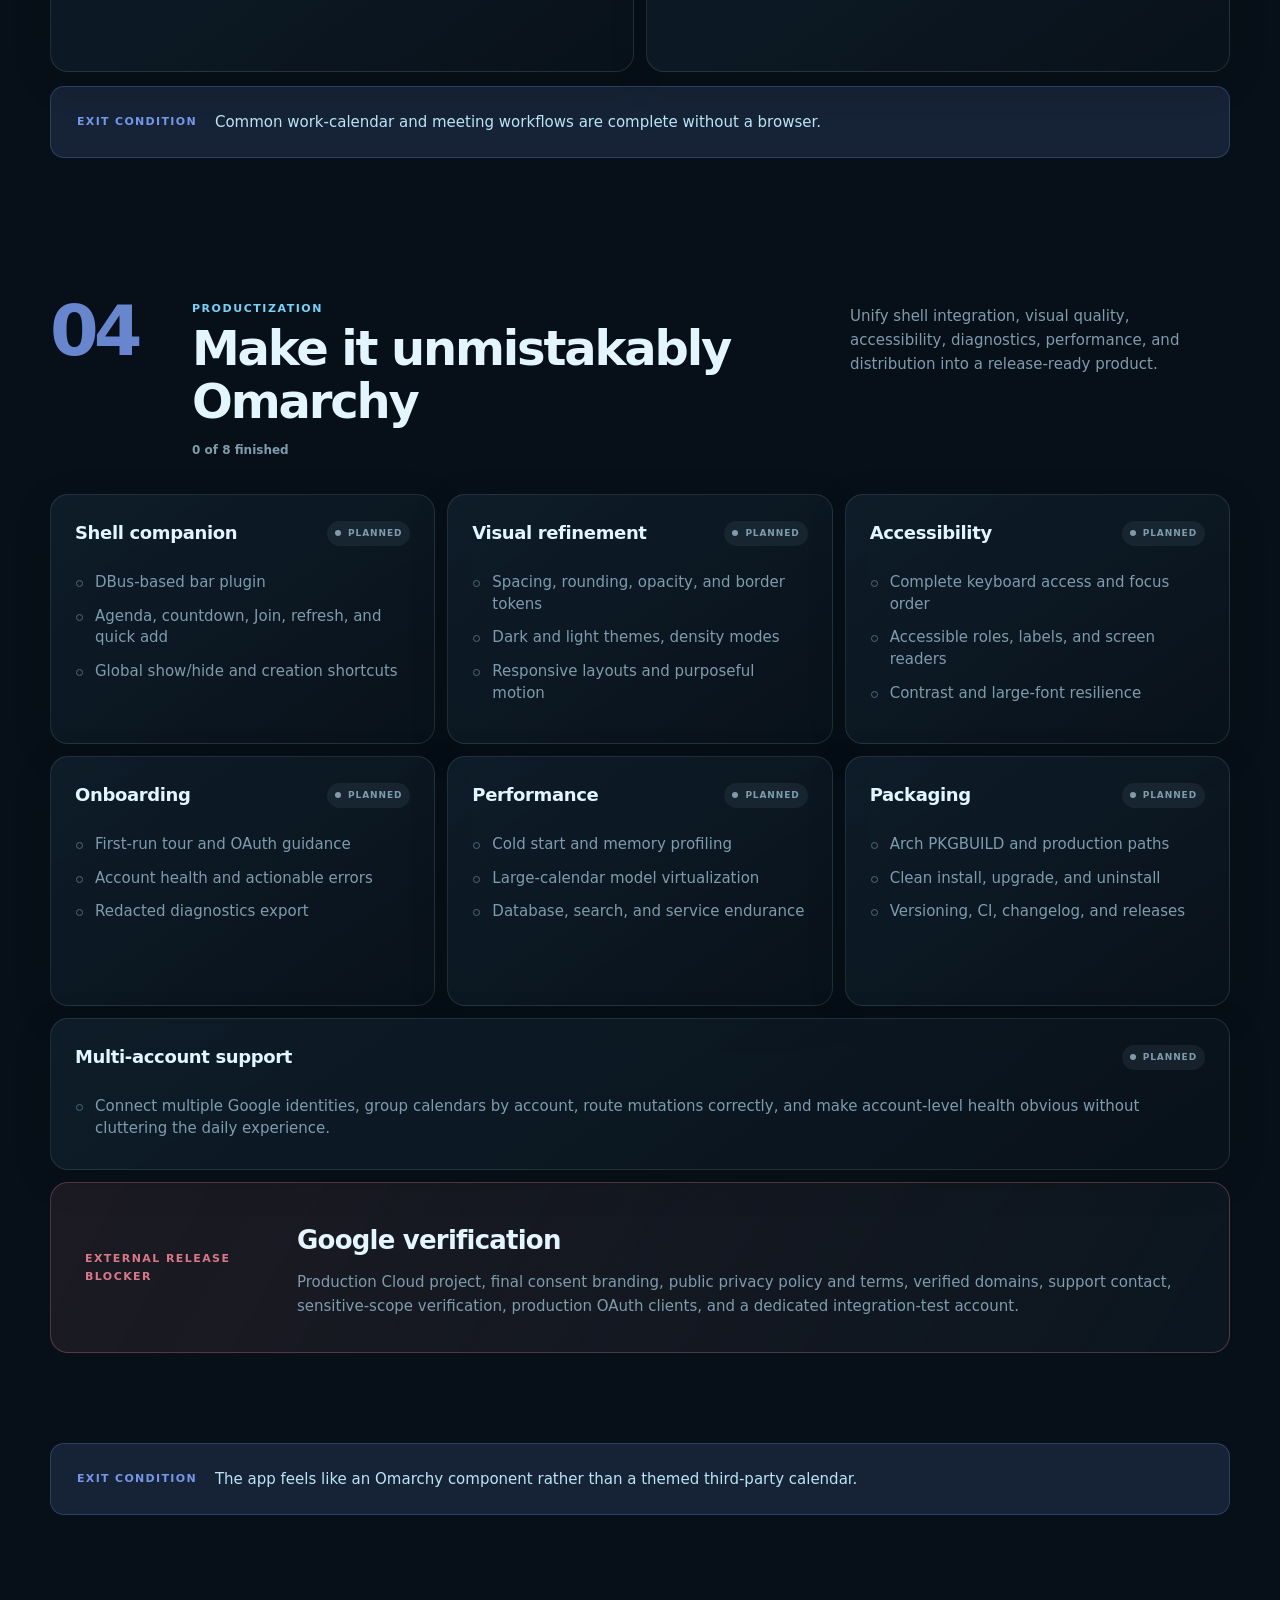
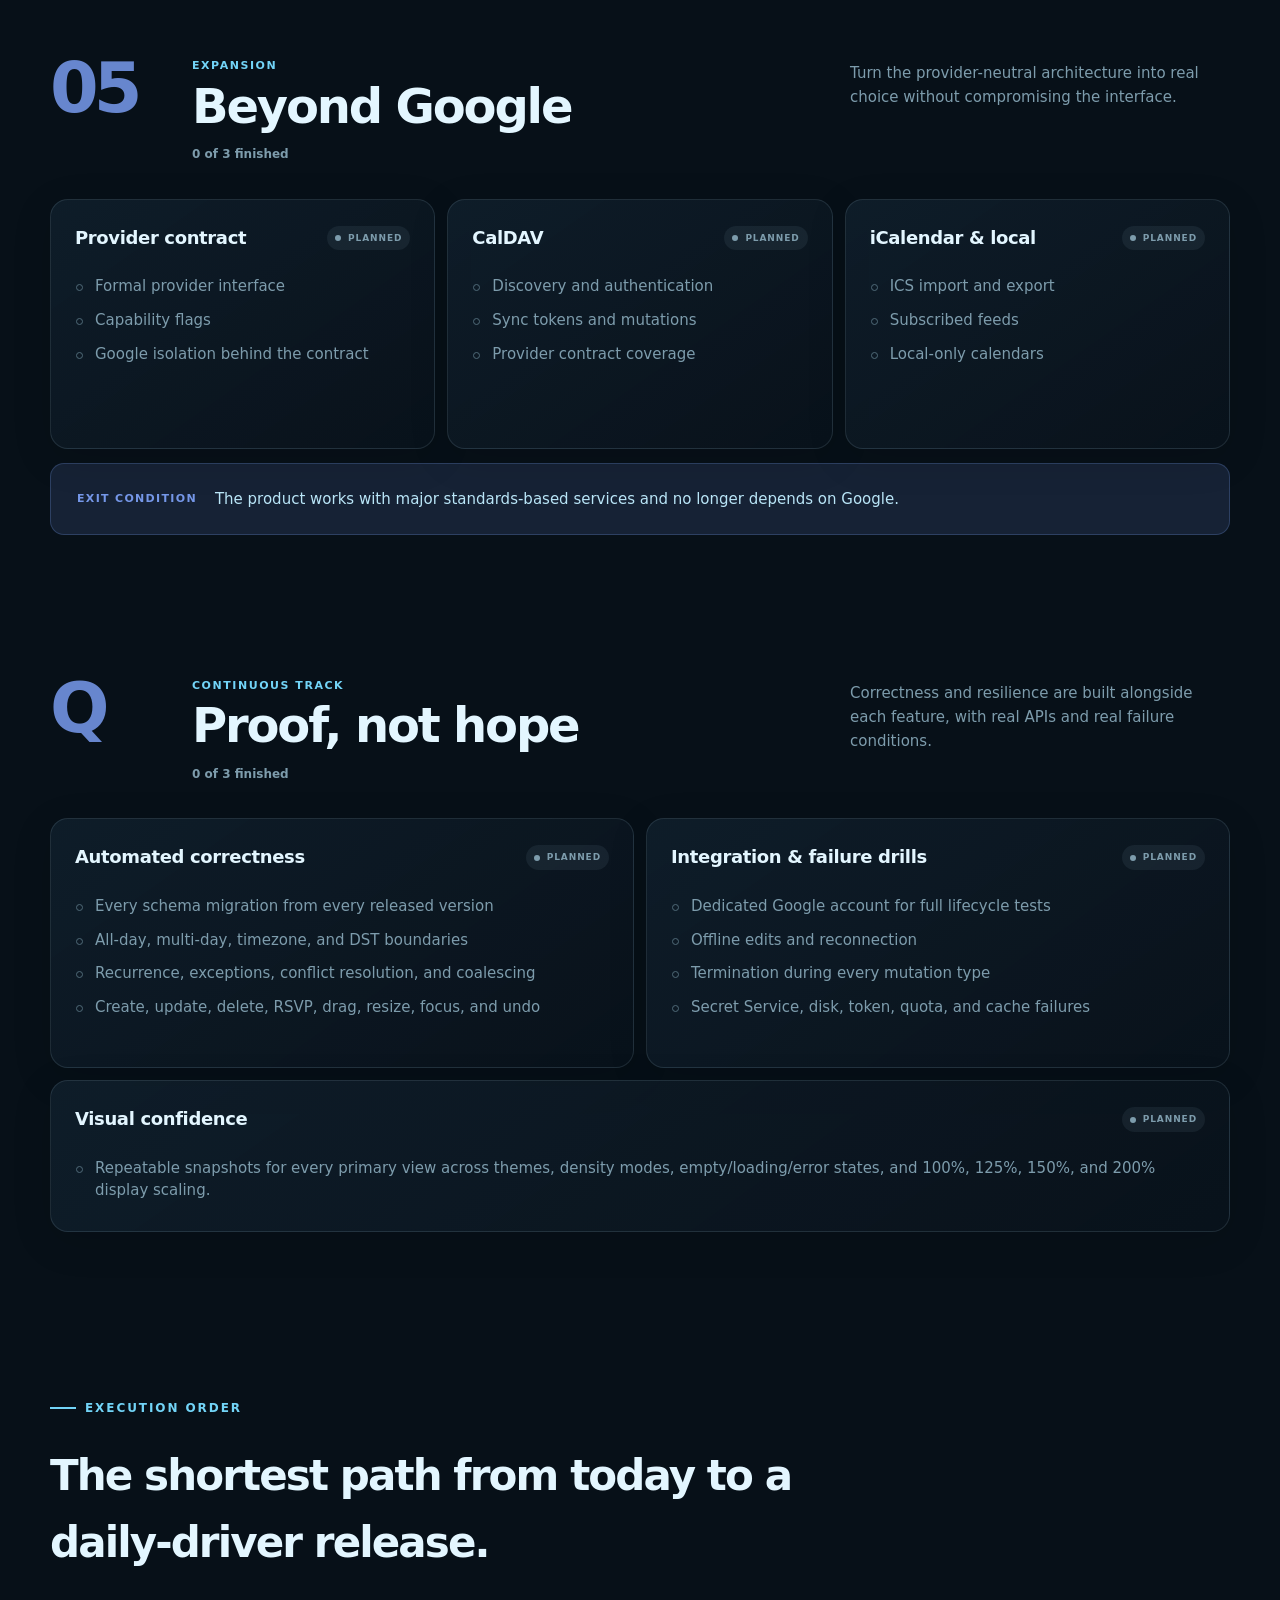
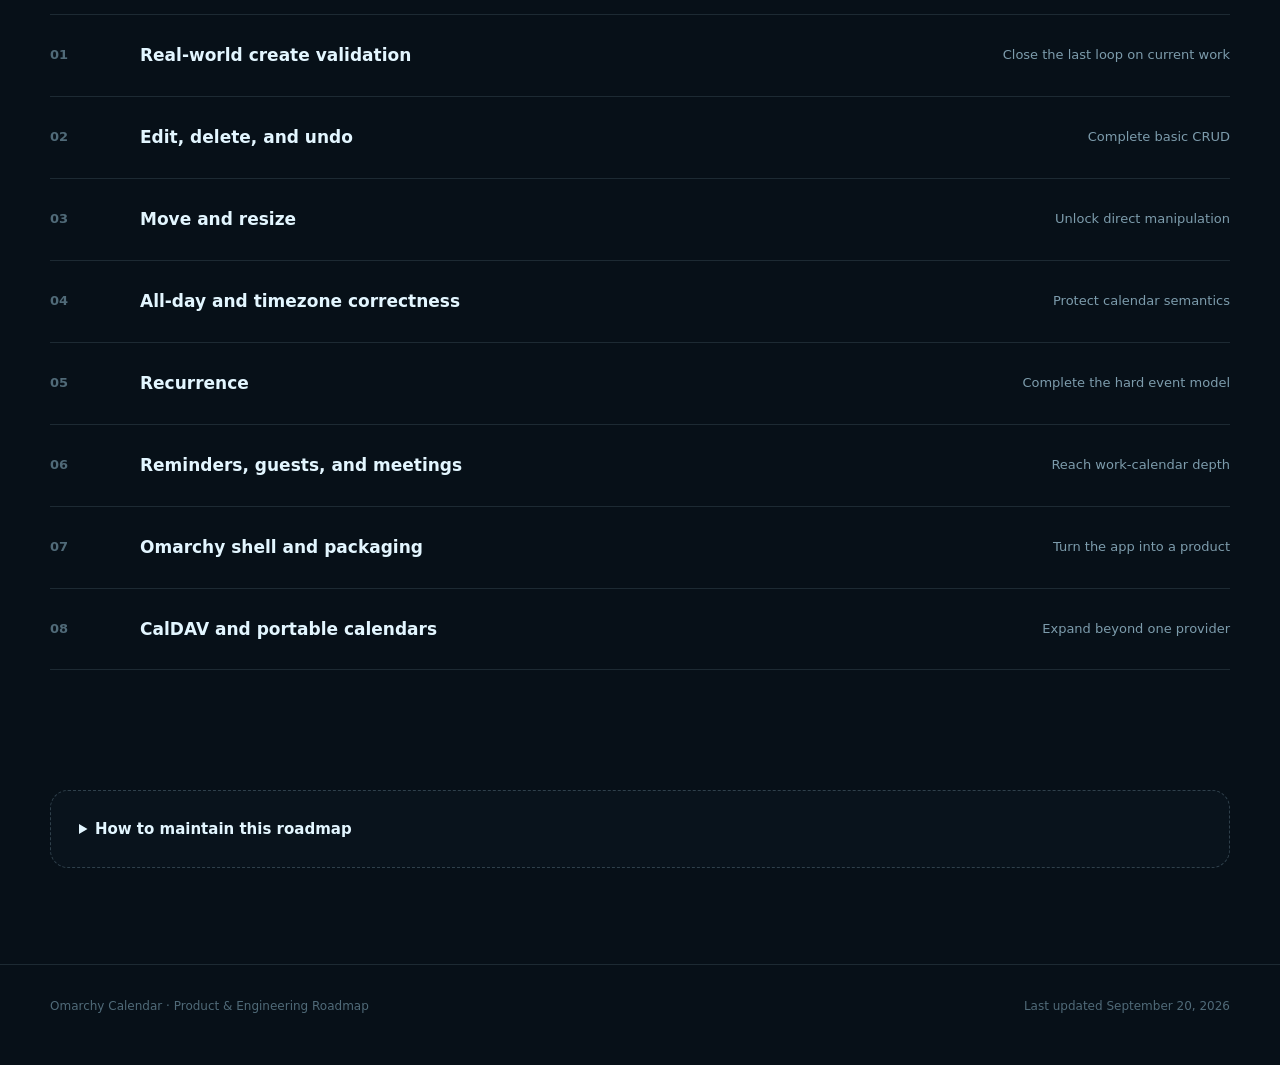
==== commit 845952d6: "Add conflict-safe event editing" ====
--- a/docs/roadmap.html
+++ b/docs/roadmap.html
@@ -489,7 +489,7 @@
         <h1>The road to a <span>truly native</span> calendar.</h1>
         <p class="lede">A living, public record of what is shipped, what is underway, and what comes next on the path to a complete native calendar for Omarchy.</p>
         <div class="hero-grid">
-          <div class="stat stat--current"><div class="stat__label">Current focus</div><div class="stat__value">Event editing</div><div class="stat__note">Finish conflicts and live Google validation</div></div>
+          <div class="stat stat--current"><div class="stat__label">Current focus</div><div class="stat__value">Delete &amp; undo</div><div class="stat__note">Editing is complete; destructive actions are next</div></div>
           <div class="stat"><div class="stat__label">Finished</div><div class="stat__value" data-count="done">—</div><div class="stat__note">Shipped deliverables</div></div>
           <div class="stat"><div class="stat__label">In progress</div><div class="stat__value" data-count="active">—</div><div class="stat__note">Active deliverables</div></div>
           <div class="stat"><div class="stat__label">Still unfinished</div><div class="stat__value" data-count="unfinished">—</div><div class="stat__note"><span data-count="percent">—</span>% of roadmap shipped</div><div class="progress-track" aria-hidden="true"><div class="progress-fill"></div></div></div>
@@ -555,7 +555,7 @@
         <p class="phase-summary">Finish the ordinary work of managing time: edit, move, resize, delete, recur, invite, and recover—online or off.</p>
       </header>
       <div class="work-grid">
-        <article class="work-card work-card--wide" data-roadmap-item data-status="active"><div class="work-card__top"><h3>Edit existing events</h3></div><ul><li>✓ Prefilled native composer from the event inspector</li><li>✓ Optimistic SQLite updates and Google PATCH</li><li>ETag-based conflict handling and HTTP 412 recovery</li><li>Ctrl+Enter save and conflict-resolution polish</li></ul></article>
+        <article class="work-card work-card--wide" data-roadmap-item data-status="done"><div class="work-card__top"><h3>Edit existing events</h3></div><ul><li>Prefilled native composer from the event inspector</li><li>Optimistic SQLite updates and ETag-protected Google PATCH</li><li>Three-way merge and automatic HTTP 412 recovery</li><li>Safe named conflicts when both sides change the same field</li></ul></article>
         <article class="work-card work-card--wide" data-roadmap-item data-status="planned"><div class="work-card__top"><h3>Move &amp; resize</h3></div><ul><li>Drag between times, days, weeks, and month cells</li><li>Resize duration from event edges</li><li>Keyboard equivalents for every pointer action</li><li>Coalesce rapid drag mutations before upload</li></ul></article>
         <article class="work-card" data-roadmap-item data-status="planned"><div class="work-card__top"><h3>Delete &amp; undo</h3></div><ul><li>Optimistic delete with timed undo</li><li>Durable Google delete mutation</li><li>Restore on failure and handle remote absence</li><li>Delete keyboard shortcut</li></ul></article>
         <article class="work-card" data-roadmap-item data-status="planned"><div class="work-card__top"><h3>All-day &amp; multi-day</h3></div><ul><li>Date-only storage without UTC conversion</li><li>Multi-day spans in every view</li><li>Move between timed and all-day sections</li><li>Boundary and timezone tests</li></ul></article>
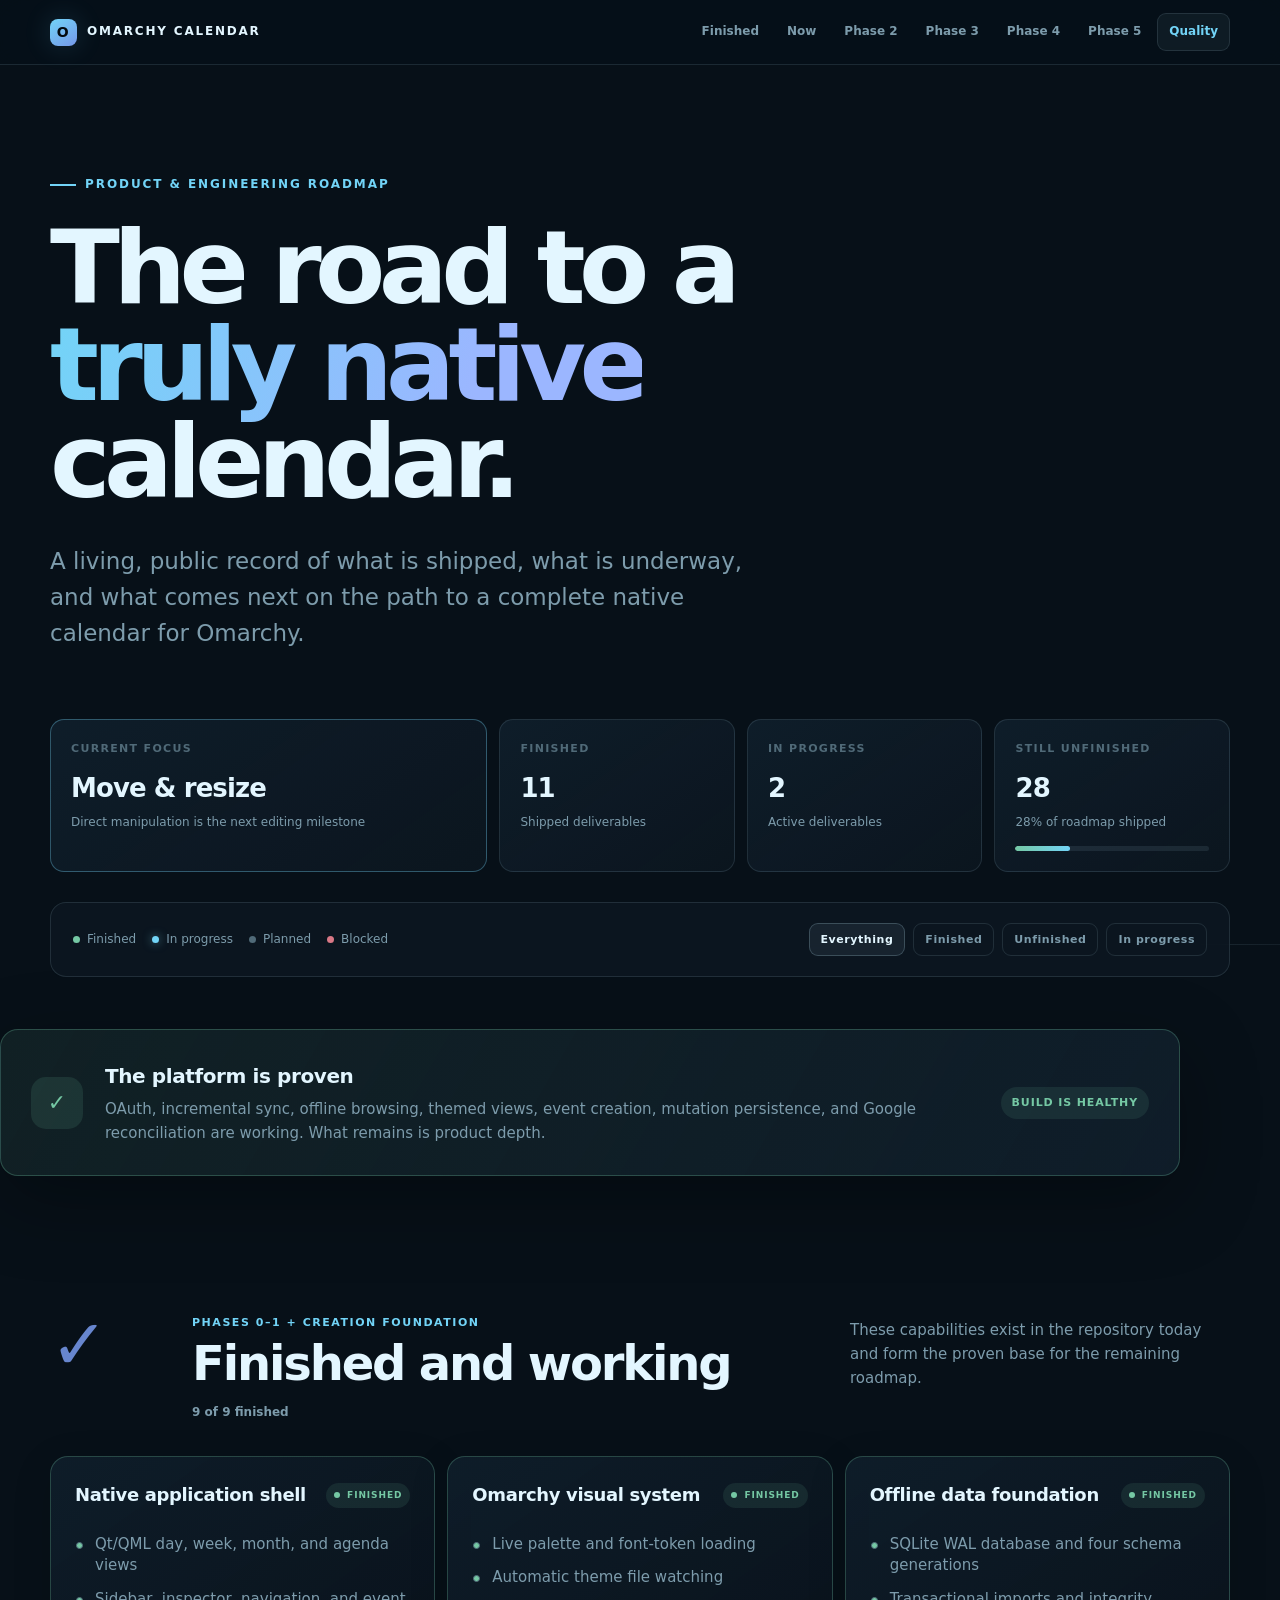
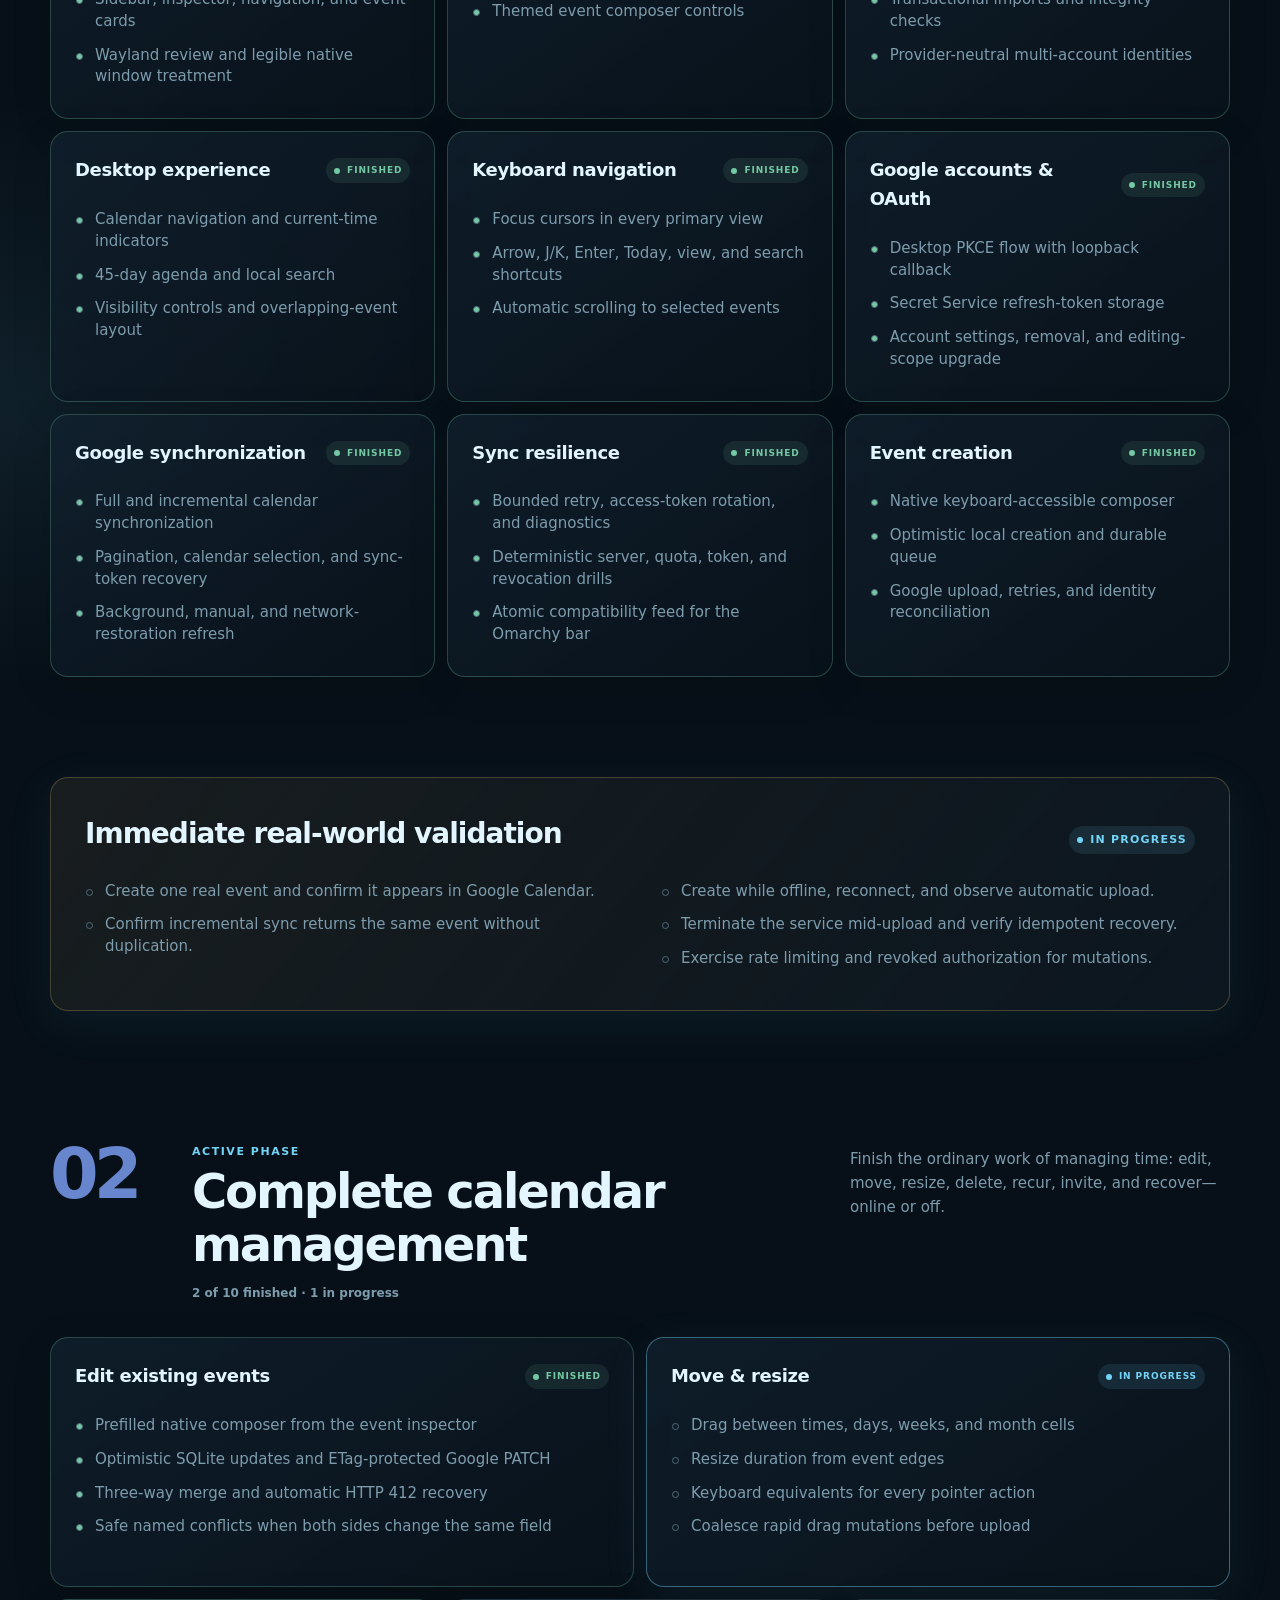
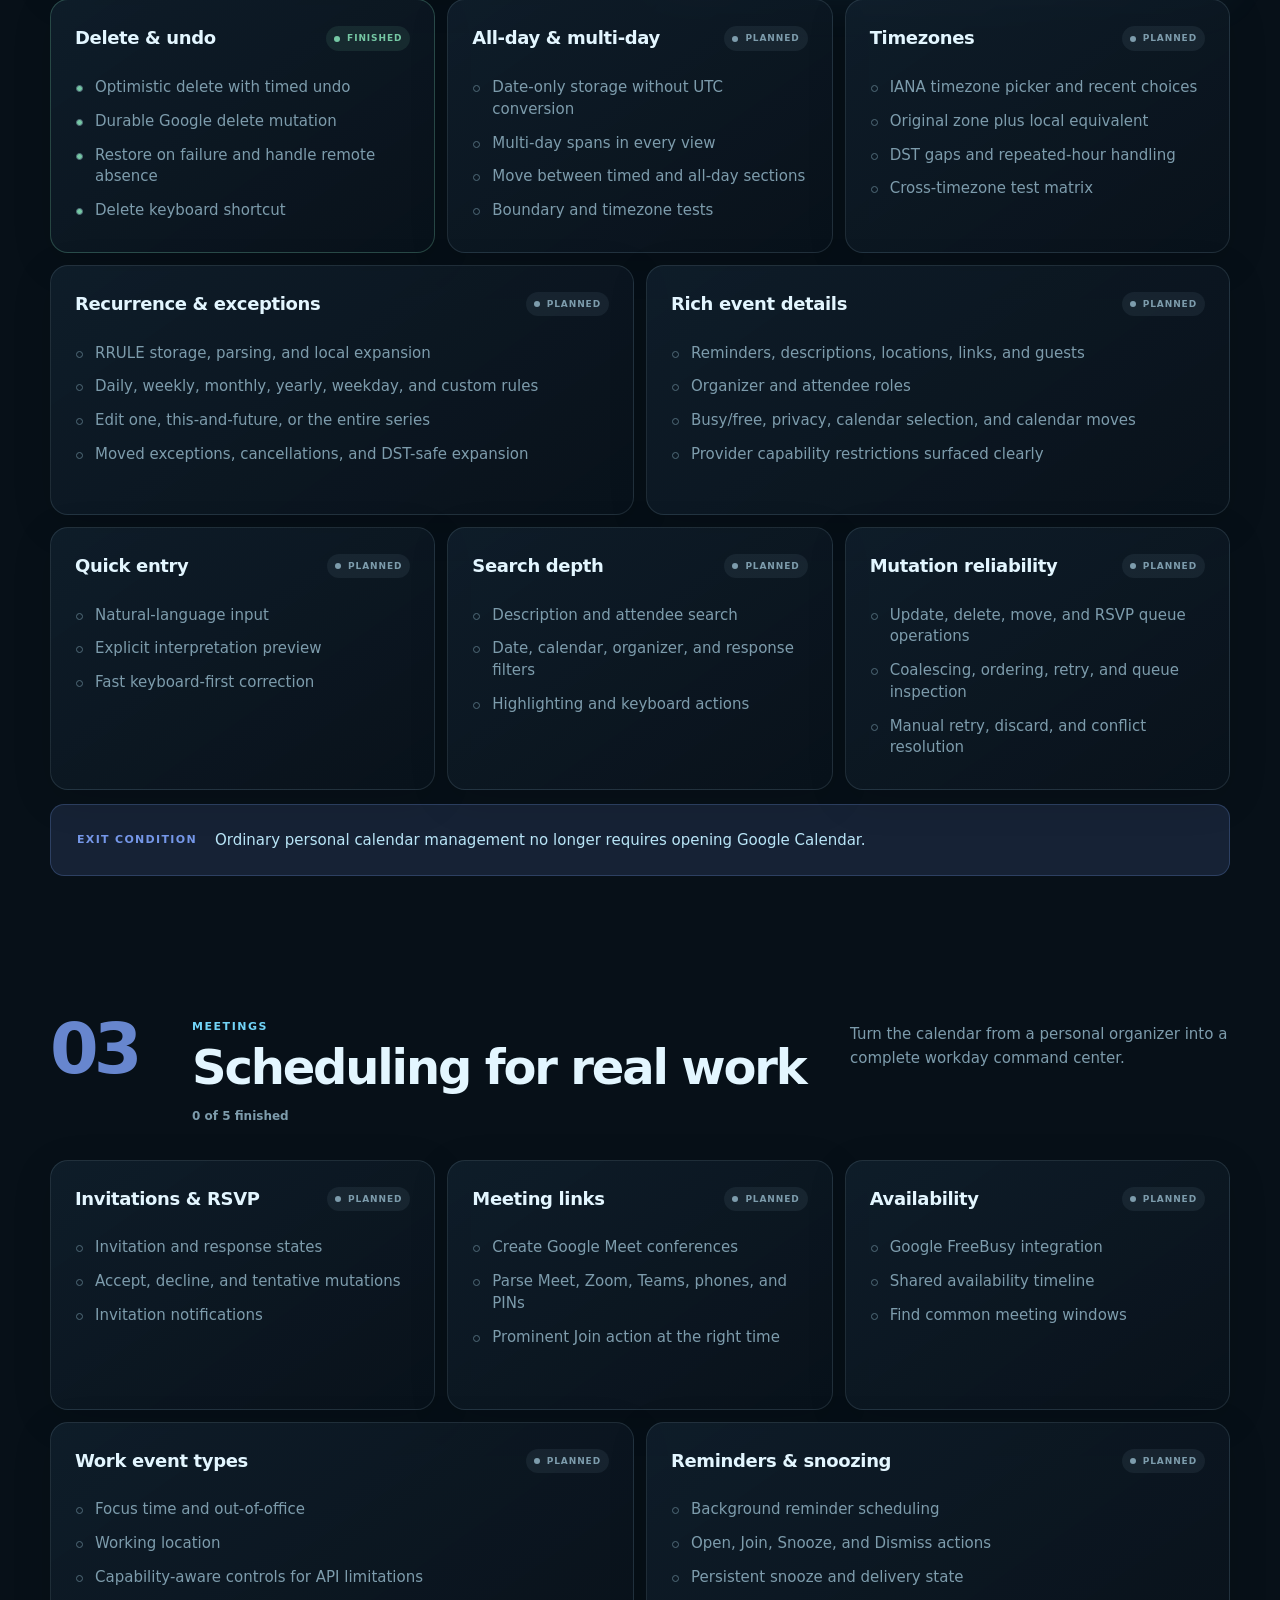
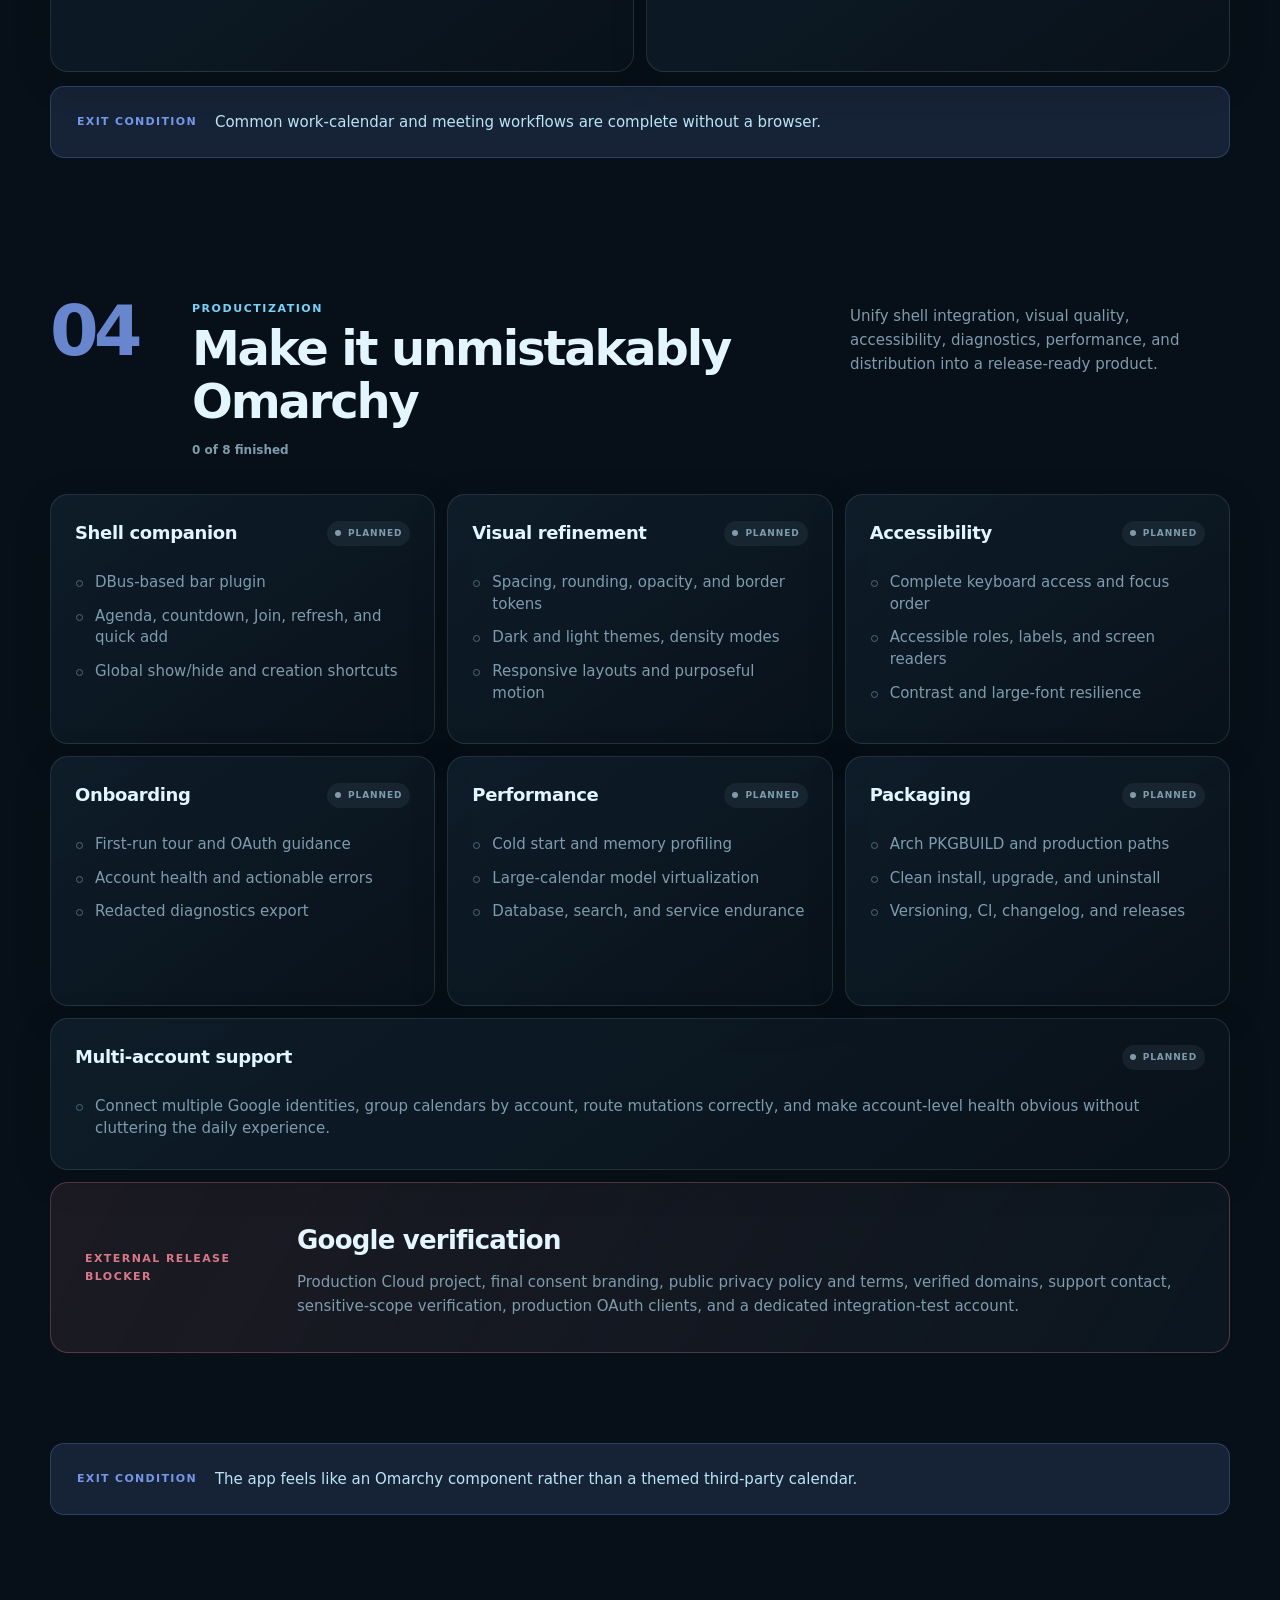
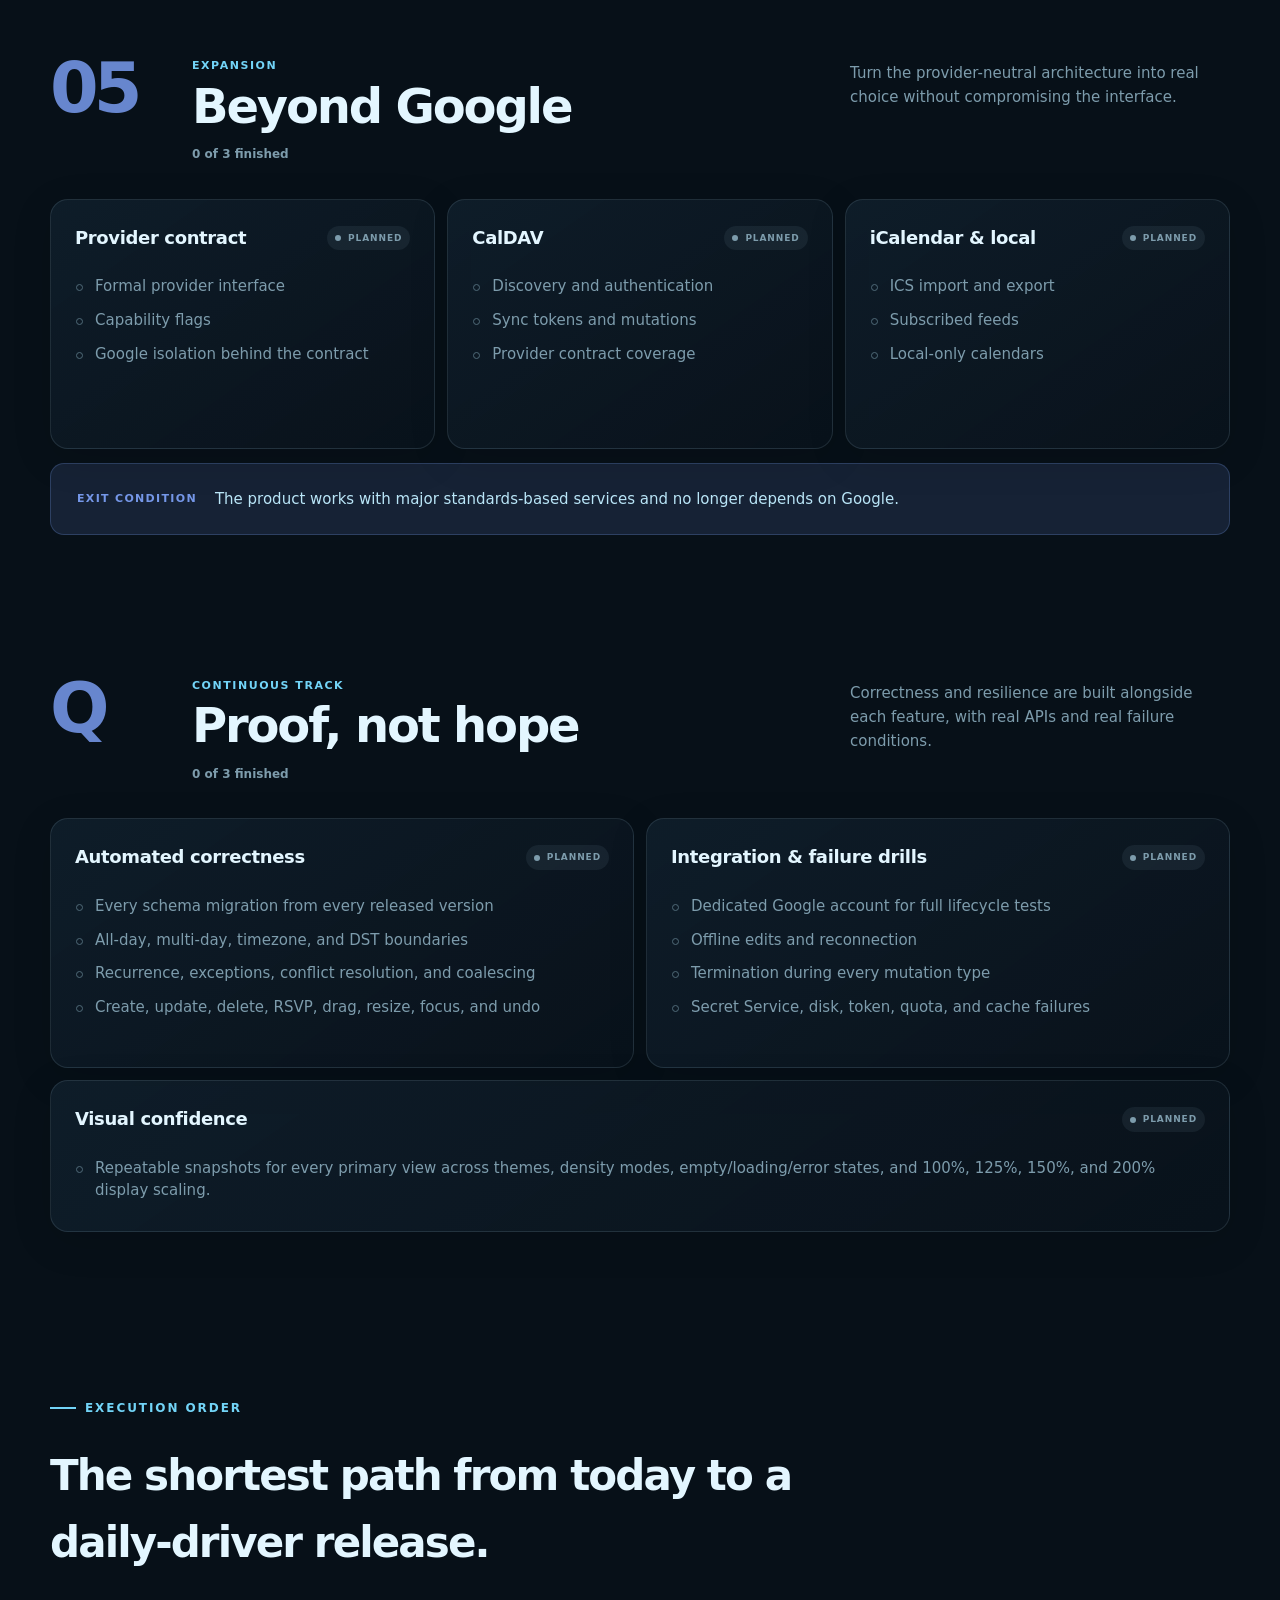
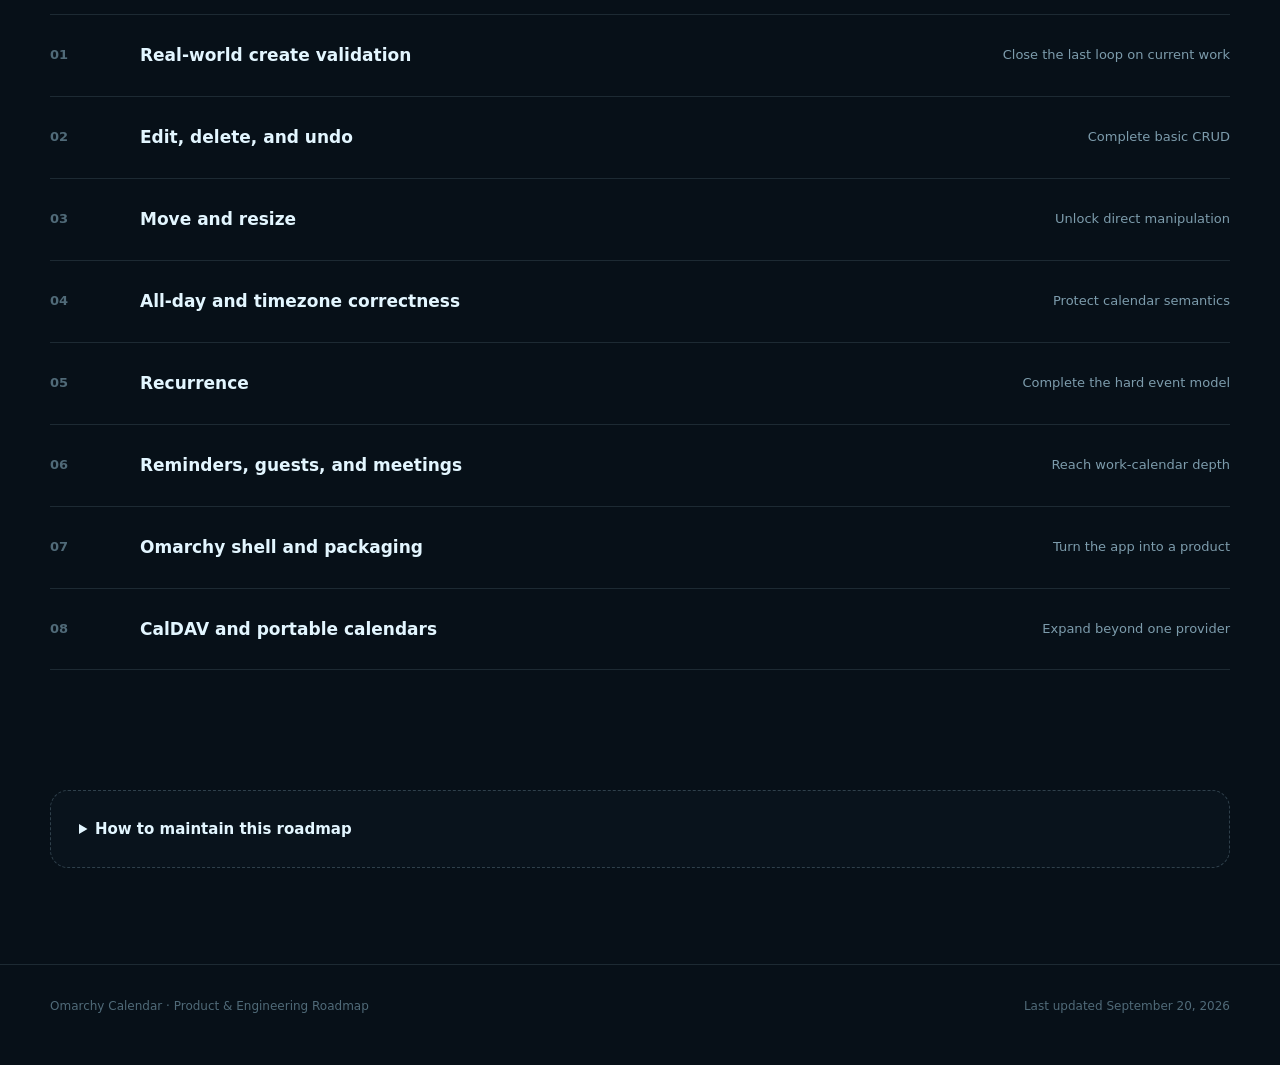
==== commit 5258da77: "Add durable event deletion and undo" ====
--- a/docs/roadmap.html
+++ b/docs/roadmap.html
@@ -489,7 +489,7 @@
         <h1>The road to a <span>truly native</span> calendar.</h1>
         <p class="lede">A living, public record of what is shipped, what is underway, and what comes next on the path to a complete native calendar for Omarchy.</p>
         <div class="hero-grid">
-          <div class="stat stat--current"><div class="stat__label">Current focus</div><div class="stat__value">Delete &amp; undo</div><div class="stat__note">Editing is complete; destructive actions are next</div></div>
+          <div class="stat stat--current"><div class="stat__label">Current focus</div><div class="stat__value">Move &amp; resize</div><div class="stat__note">Direct manipulation is the next editing milestone</div></div>
           <div class="stat"><div class="stat__label">Finished</div><div class="stat__value" data-count="done">—</div><div class="stat__note">Shipped deliverables</div></div>
           <div class="stat"><div class="stat__label">In progress</div><div class="stat__value" data-count="active">—</div><div class="stat__note">Active deliverables</div></div>
           <div class="stat"><div class="stat__label">Still unfinished</div><div class="stat__value" data-count="unfinished">—</div><div class="stat__note"><span data-count="percent">—</span>% of roadmap shipped</div><div class="progress-track" aria-hidden="true"><div class="progress-fill"></div></div></div>
@@ -556,8 +556,8 @@
       </header>
       <div class="work-grid">
         <article class="work-card work-card--wide" data-roadmap-item data-status="done"><div class="work-card__top"><h3>Edit existing events</h3></div><ul><li>Prefilled native composer from the event inspector</li><li>Optimistic SQLite updates and ETag-protected Google PATCH</li><li>Three-way merge and automatic HTTP 412 recovery</li><li>Safe named conflicts when both sides change the same field</li></ul></article>
-        <article class="work-card work-card--wide" data-roadmap-item data-status="planned"><div class="work-card__top"><h3>Move &amp; resize</h3></div><ul><li>Drag between times, days, weeks, and month cells</li><li>Resize duration from event edges</li><li>Keyboard equivalents for every pointer action</li><li>Coalesce rapid drag mutations before upload</li></ul></article>
-        <article class="work-card" data-roadmap-item data-status="planned"><div class="work-card__top"><h3>Delete &amp; undo</h3></div><ul><li>Optimistic delete with timed undo</li><li>Durable Google delete mutation</li><li>Restore on failure and handle remote absence</li><li>Delete keyboard shortcut</li></ul></article>
+        <article class="work-card work-card--wide" data-roadmap-item data-status="active"><div class="work-card__top"><h3>Move &amp; resize</h3></div><ul><li>Drag between times, days, weeks, and month cells</li><li>Resize duration from event edges</li><li>Keyboard equivalents for every pointer action</li><li>Coalesce rapid drag mutations before upload</li></ul></article>
+        <article class="work-card" data-roadmap-item data-status="done"><div class="work-card__top"><h3>Delete &amp; undo</h3></div><ul><li>Optimistic delete with timed undo</li><li>Durable Google delete mutation</li><li>Restore on failure and handle remote absence</li><li>Delete keyboard shortcut</li></ul></article>
         <article class="work-card" data-roadmap-item data-status="planned"><div class="work-card__top"><h3>All-day &amp; multi-day</h3></div><ul><li>Date-only storage without UTC conversion</li><li>Multi-day spans in every view</li><li>Move between timed and all-day sections</li><li>Boundary and timezone tests</li></ul></article>
         <article class="work-card" data-roadmap-item data-status="planned"><div class="work-card__top"><h3>Timezones</h3></div><ul><li>IANA timezone picker and recent choices</li><li>Original zone plus local equivalent</li><li>DST gaps and repeated-hour handling</li><li>Cross-timezone test matrix</li></ul></article>
         <article class="work-card work-card--wide" data-roadmap-item data-status="planned"><div class="work-card__top"><h3>Recurrence &amp; exceptions</h3></div><ul><li>RRULE storage, parsing, and local expansion</li><li>Daily, weekly, monthly, yearly, weekday, and custom rules</li><li>Edit one, this-and-future, or the entire series</li><li>Moved exceptions, cancellations, and DST-safe expansion</li></ul></article>
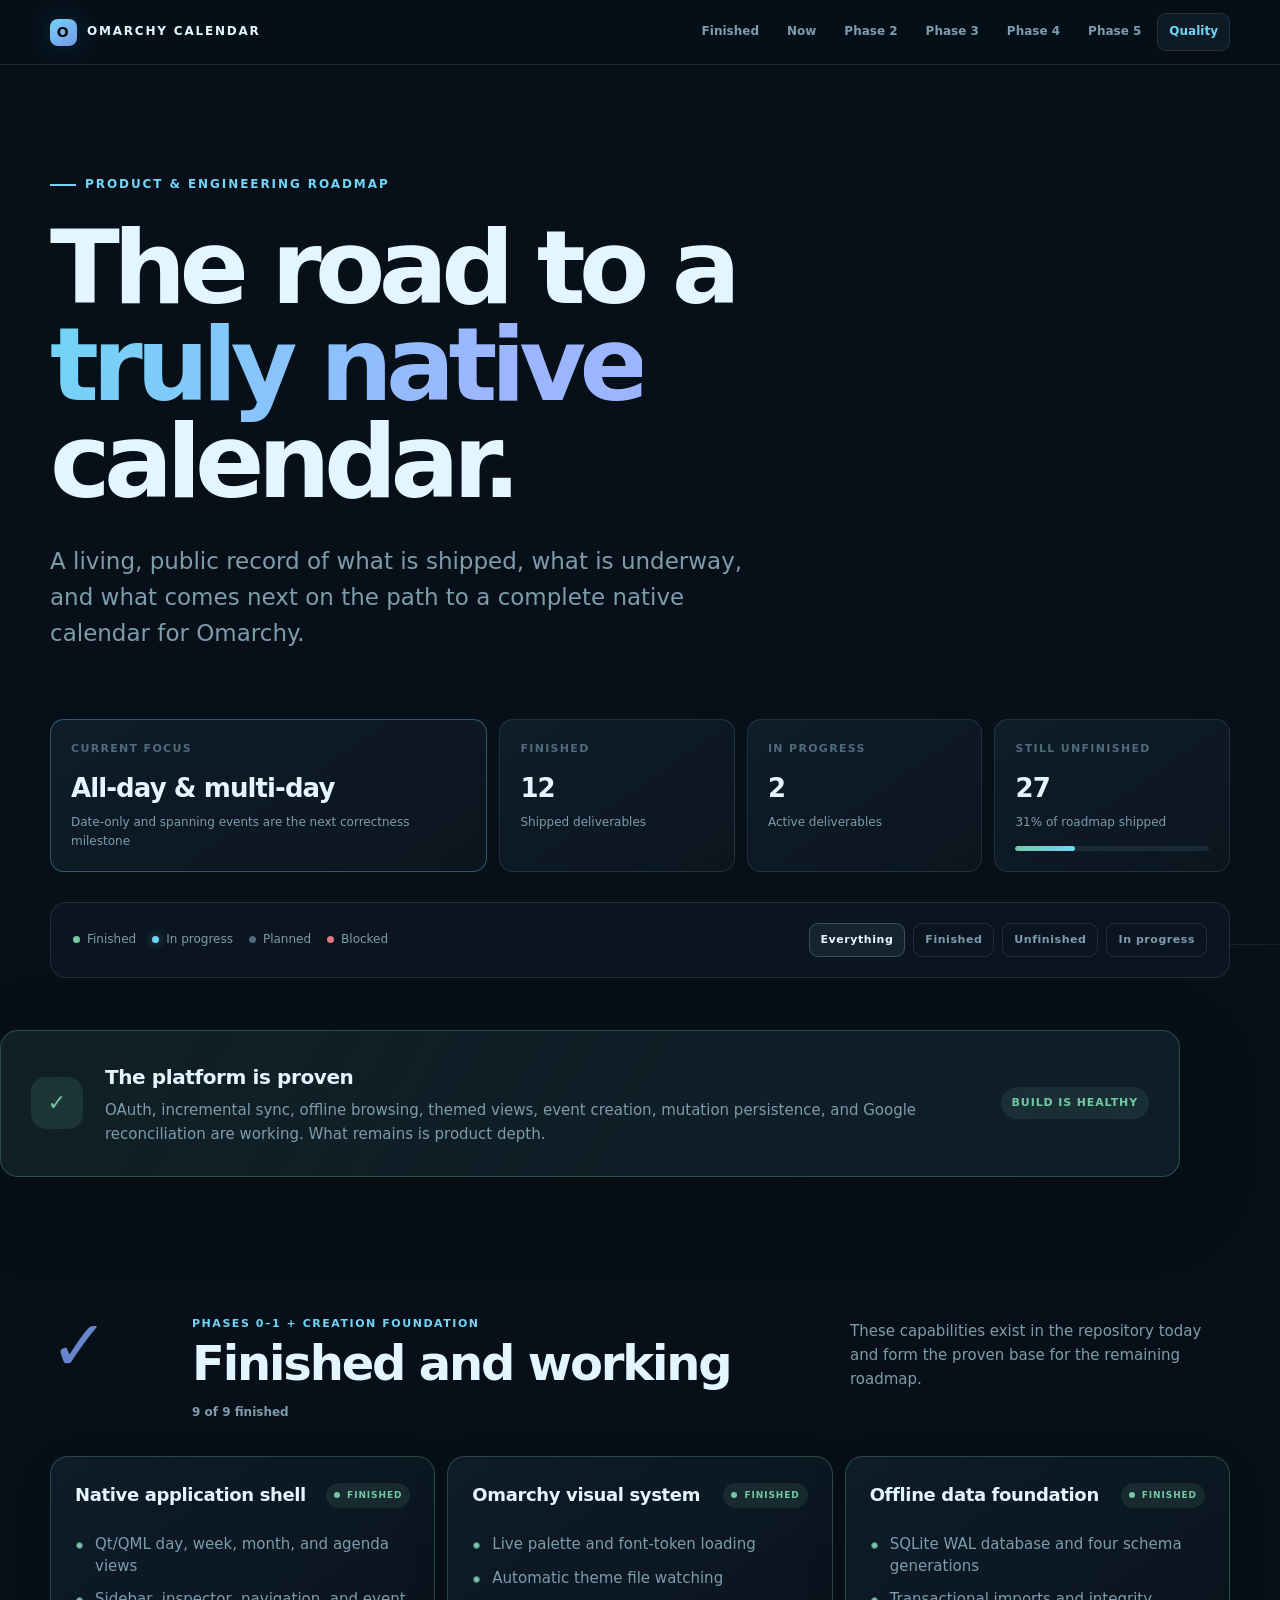
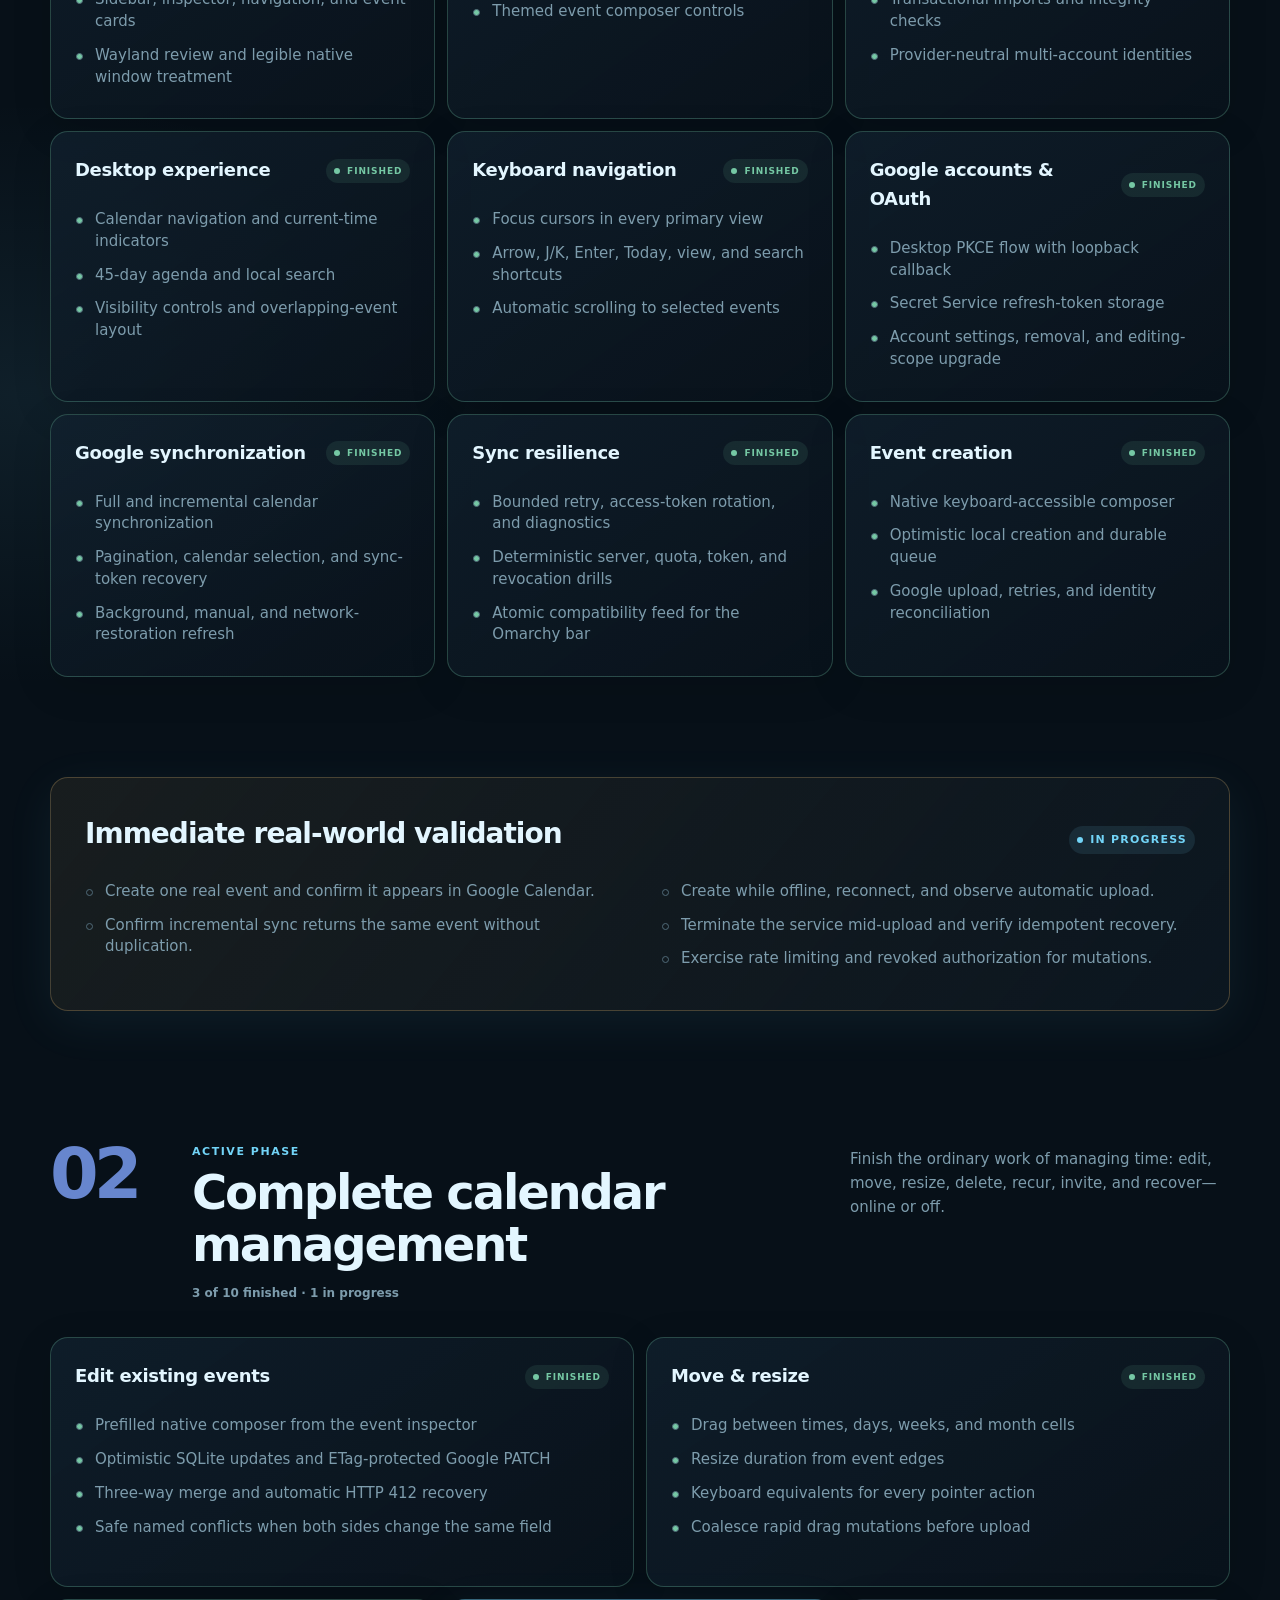
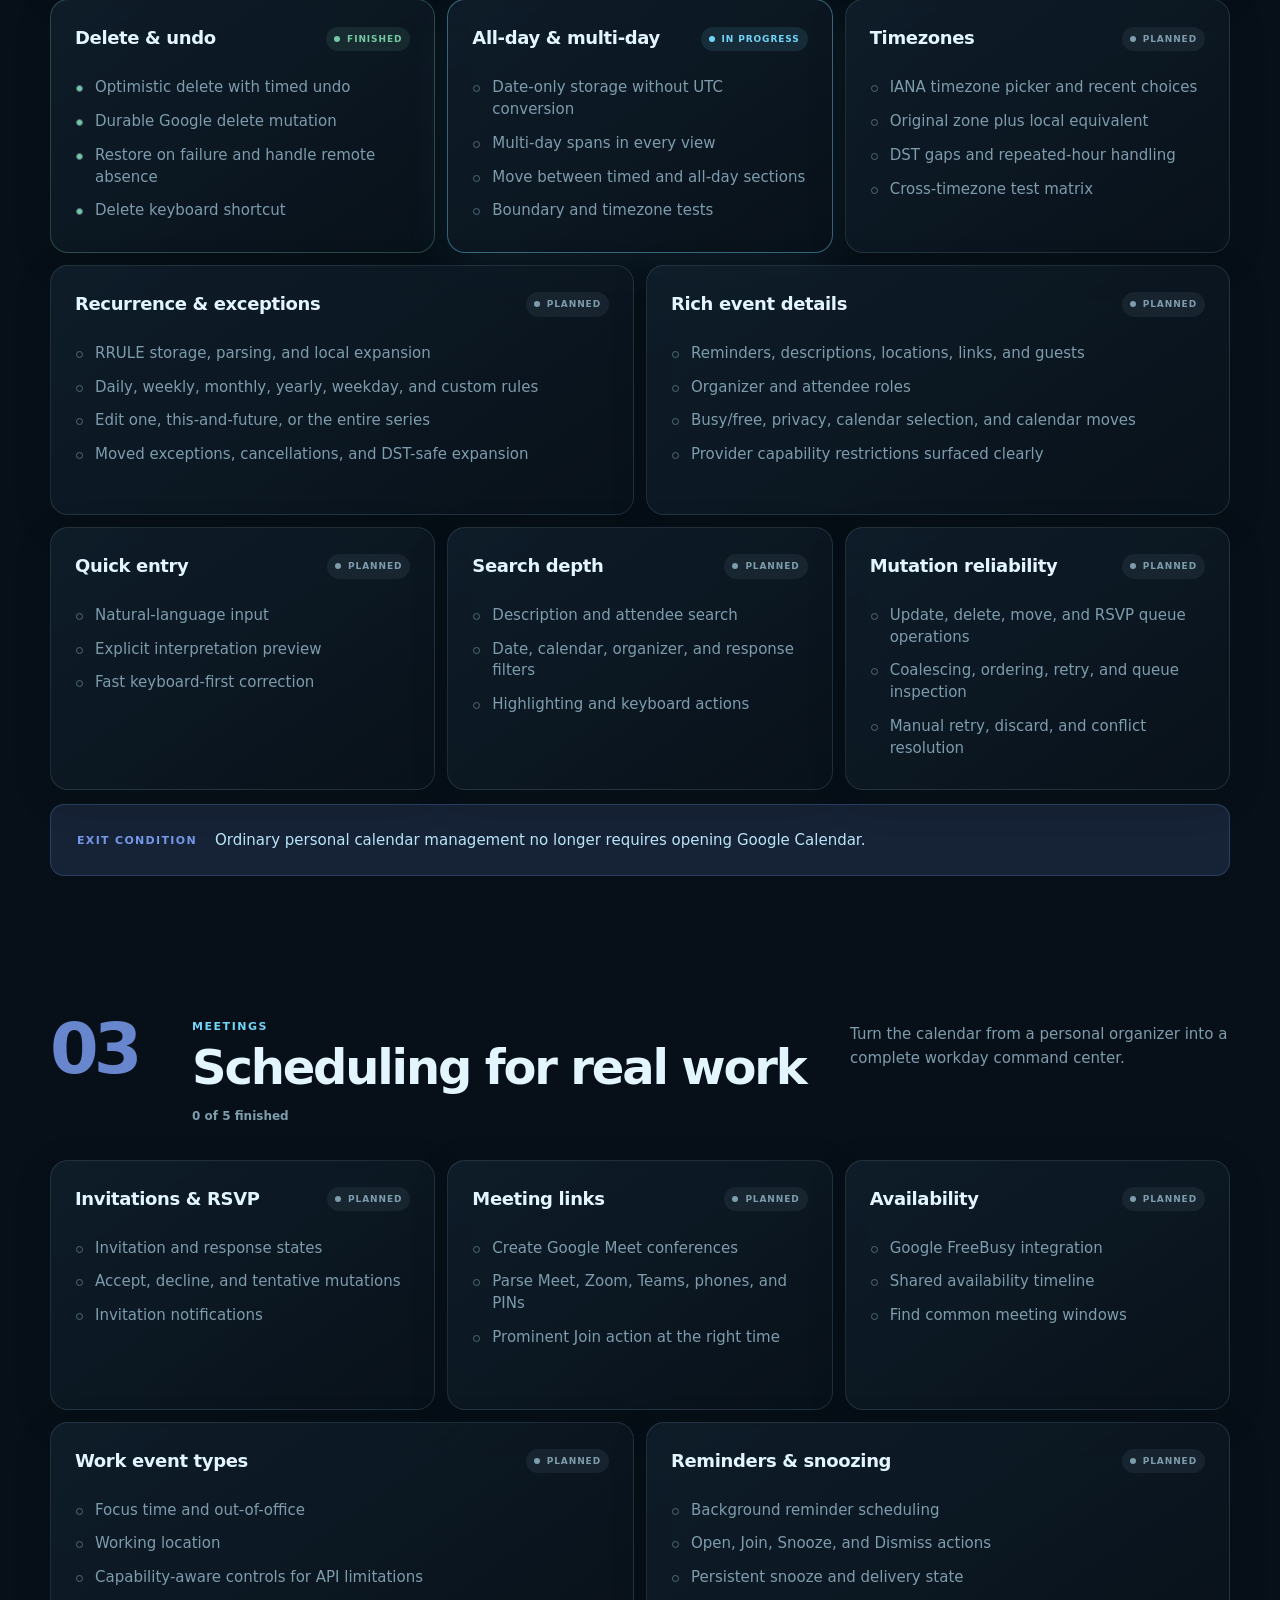
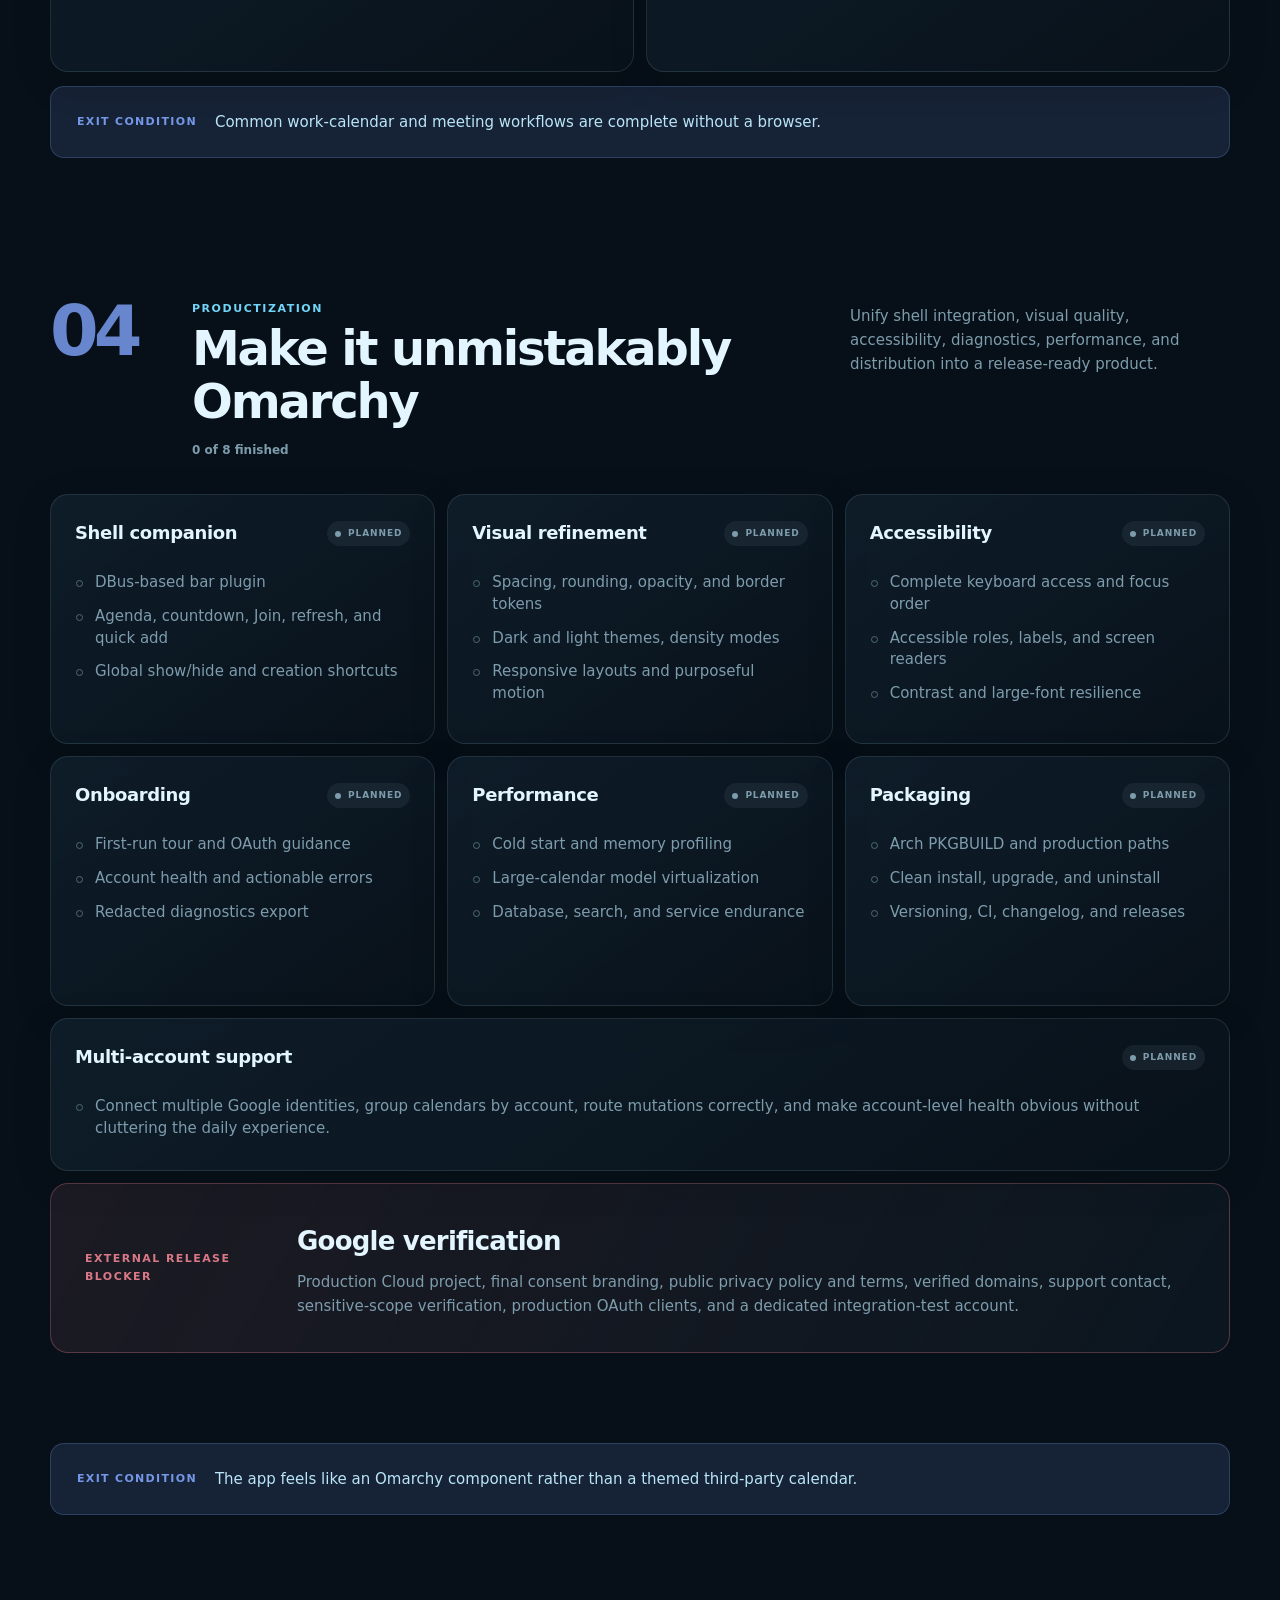
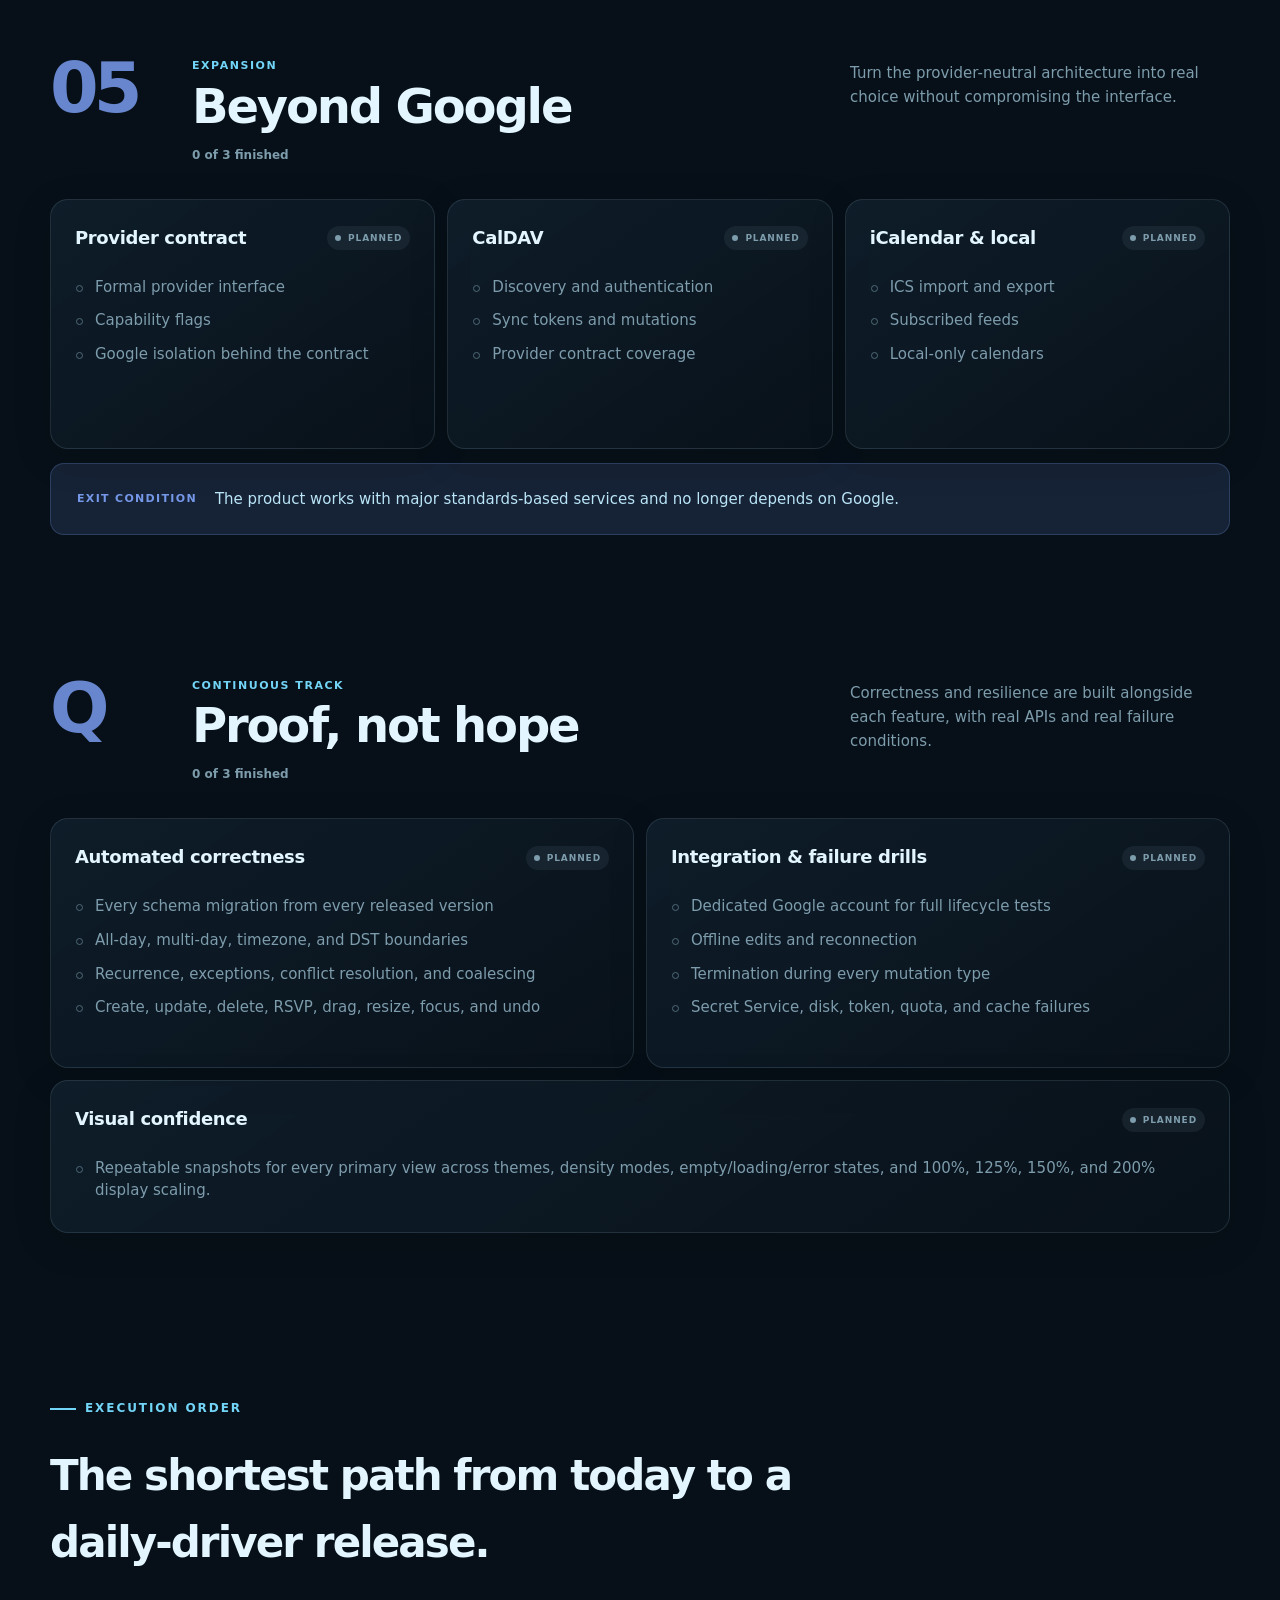
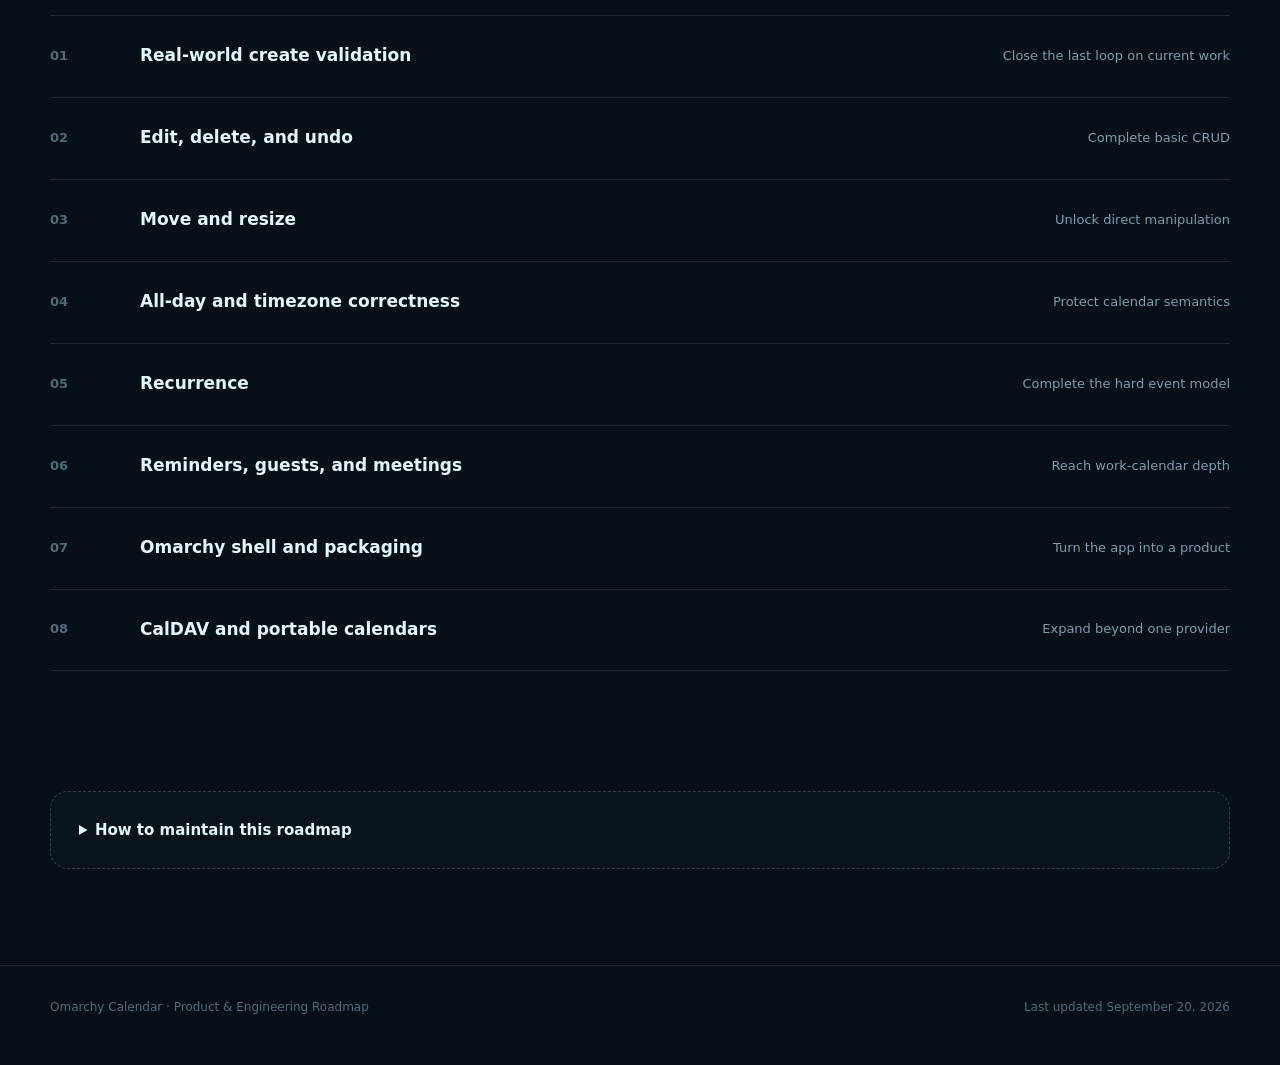
==== commit e750c1da: "Add direct event move and resize controls" ====
--- a/docs/roadmap.html
+++ b/docs/roadmap.html
@@ -489,7 +489,7 @@
         <h1>The road to a <span>truly native</span> calendar.</h1>
         <p class="lede">A living, public record of what is shipped, what is underway, and what comes next on the path to a complete native calendar for Omarchy.</p>
         <div class="hero-grid">
-          <div class="stat stat--current"><div class="stat__label">Current focus</div><div class="stat__value">Move &amp; resize</div><div class="stat__note">Direct manipulation is the next editing milestone</div></div>
+          <div class="stat stat--current"><div class="stat__label">Current focus</div><div class="stat__value">All-day &amp; multi-day</div><div class="stat__note">Date-only and spanning events are the next correctness milestone</div></div>
           <div class="stat"><div class="stat__label">Finished</div><div class="stat__value" data-count="done">—</div><div class="stat__note">Shipped deliverables</div></div>
           <div class="stat"><div class="stat__label">In progress</div><div class="stat__value" data-count="active">—</div><div class="stat__note">Active deliverables</div></div>
           <div class="stat"><div class="stat__label">Still unfinished</div><div class="stat__value" data-count="unfinished">—</div><div class="stat__note"><span data-count="percent">—</span>% of roadmap shipped</div><div class="progress-track" aria-hidden="true"><div class="progress-fill"></div></div></div>
@@ -556,9 +556,9 @@
       </header>
       <div class="work-grid">
         <article class="work-card work-card--wide" data-roadmap-item data-status="done"><div class="work-card__top"><h3>Edit existing events</h3></div><ul><li>Prefilled native composer from the event inspector</li><li>Optimistic SQLite updates and ETag-protected Google PATCH</li><li>Three-way merge and automatic HTTP 412 recovery</li><li>Safe named conflicts when both sides change the same field</li></ul></article>
-        <article class="work-card work-card--wide" data-roadmap-item data-status="active"><div class="work-card__top"><h3>Move &amp; resize</h3></div><ul><li>Drag between times, days, weeks, and month cells</li><li>Resize duration from event edges</li><li>Keyboard equivalents for every pointer action</li><li>Coalesce rapid drag mutations before upload</li></ul></article>
+        <article class="work-card work-card--wide" data-roadmap-item data-status="done"><div class="work-card__top"><h3>Move &amp; resize</h3></div><ul><li>Drag between times, days, weeks, and month cells</li><li>Resize duration from event edges</li><li>Keyboard equivalents for every pointer action</li><li>Coalesce rapid drag mutations before upload</li></ul></article>
         <article class="work-card" data-roadmap-item data-status="done"><div class="work-card__top"><h3>Delete &amp; undo</h3></div><ul><li>Optimistic delete with timed undo</li><li>Durable Google delete mutation</li><li>Restore on failure and handle remote absence</li><li>Delete keyboard shortcut</li></ul></article>
-        <article class="work-card" data-roadmap-item data-status="planned"><div class="work-card__top"><h3>All-day &amp; multi-day</h3></div><ul><li>Date-only storage without UTC conversion</li><li>Multi-day spans in every view</li><li>Move between timed and all-day sections</li><li>Boundary and timezone tests</li></ul></article>
+        <article class="work-card" data-roadmap-item data-status="active"><div class="work-card__top"><h3>All-day &amp; multi-day</h3></div><ul><li>Date-only storage without UTC conversion</li><li>Multi-day spans in every view</li><li>Move between timed and all-day sections</li><li>Boundary and timezone tests</li></ul></article>
         <article class="work-card" data-roadmap-item data-status="planned"><div class="work-card__top"><h3>Timezones</h3></div><ul><li>IANA timezone picker and recent choices</li><li>Original zone plus local equivalent</li><li>DST gaps and repeated-hour handling</li><li>Cross-timezone test matrix</li></ul></article>
         <article class="work-card work-card--wide" data-roadmap-item data-status="planned"><div class="work-card__top"><h3>Recurrence &amp; exceptions</h3></div><ul><li>RRULE storage, parsing, and local expansion</li><li>Daily, weekly, monthly, yearly, weekday, and custom rules</li><li>Edit one, this-and-future, or the entire series</li><li>Moved exceptions, cancellations, and DST-safe expansion</li></ul></article>
         <article class="work-card work-card--wide" data-roadmap-item data-status="planned"><div class="work-card__top"><h3>Rich event details</h3></div><ul><li>Reminders, descriptions, locations, links, and guests</li><li>Organizer and attendee roles</li><li>Busy/free, privacy, calendar selection, and calendar moves</li><li>Provider capability restrictions surfaced clearly</li></ul></article>
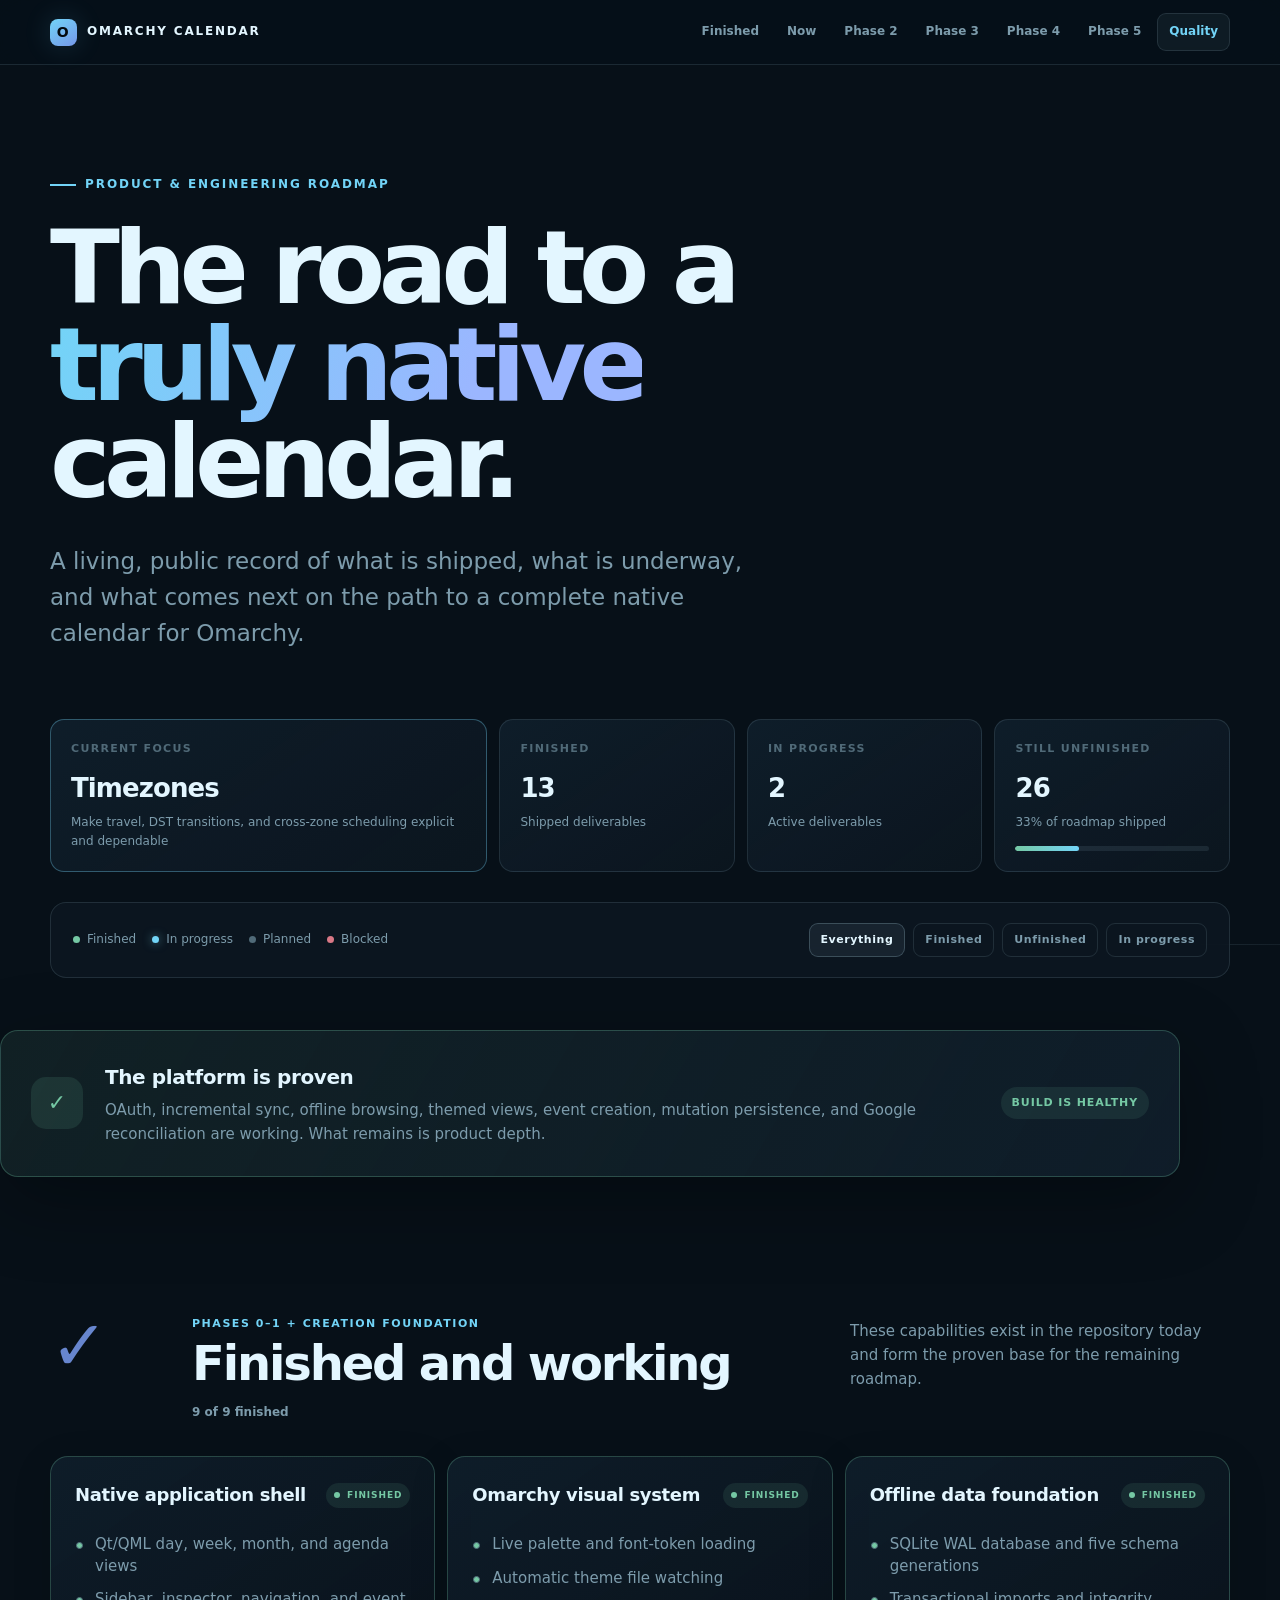
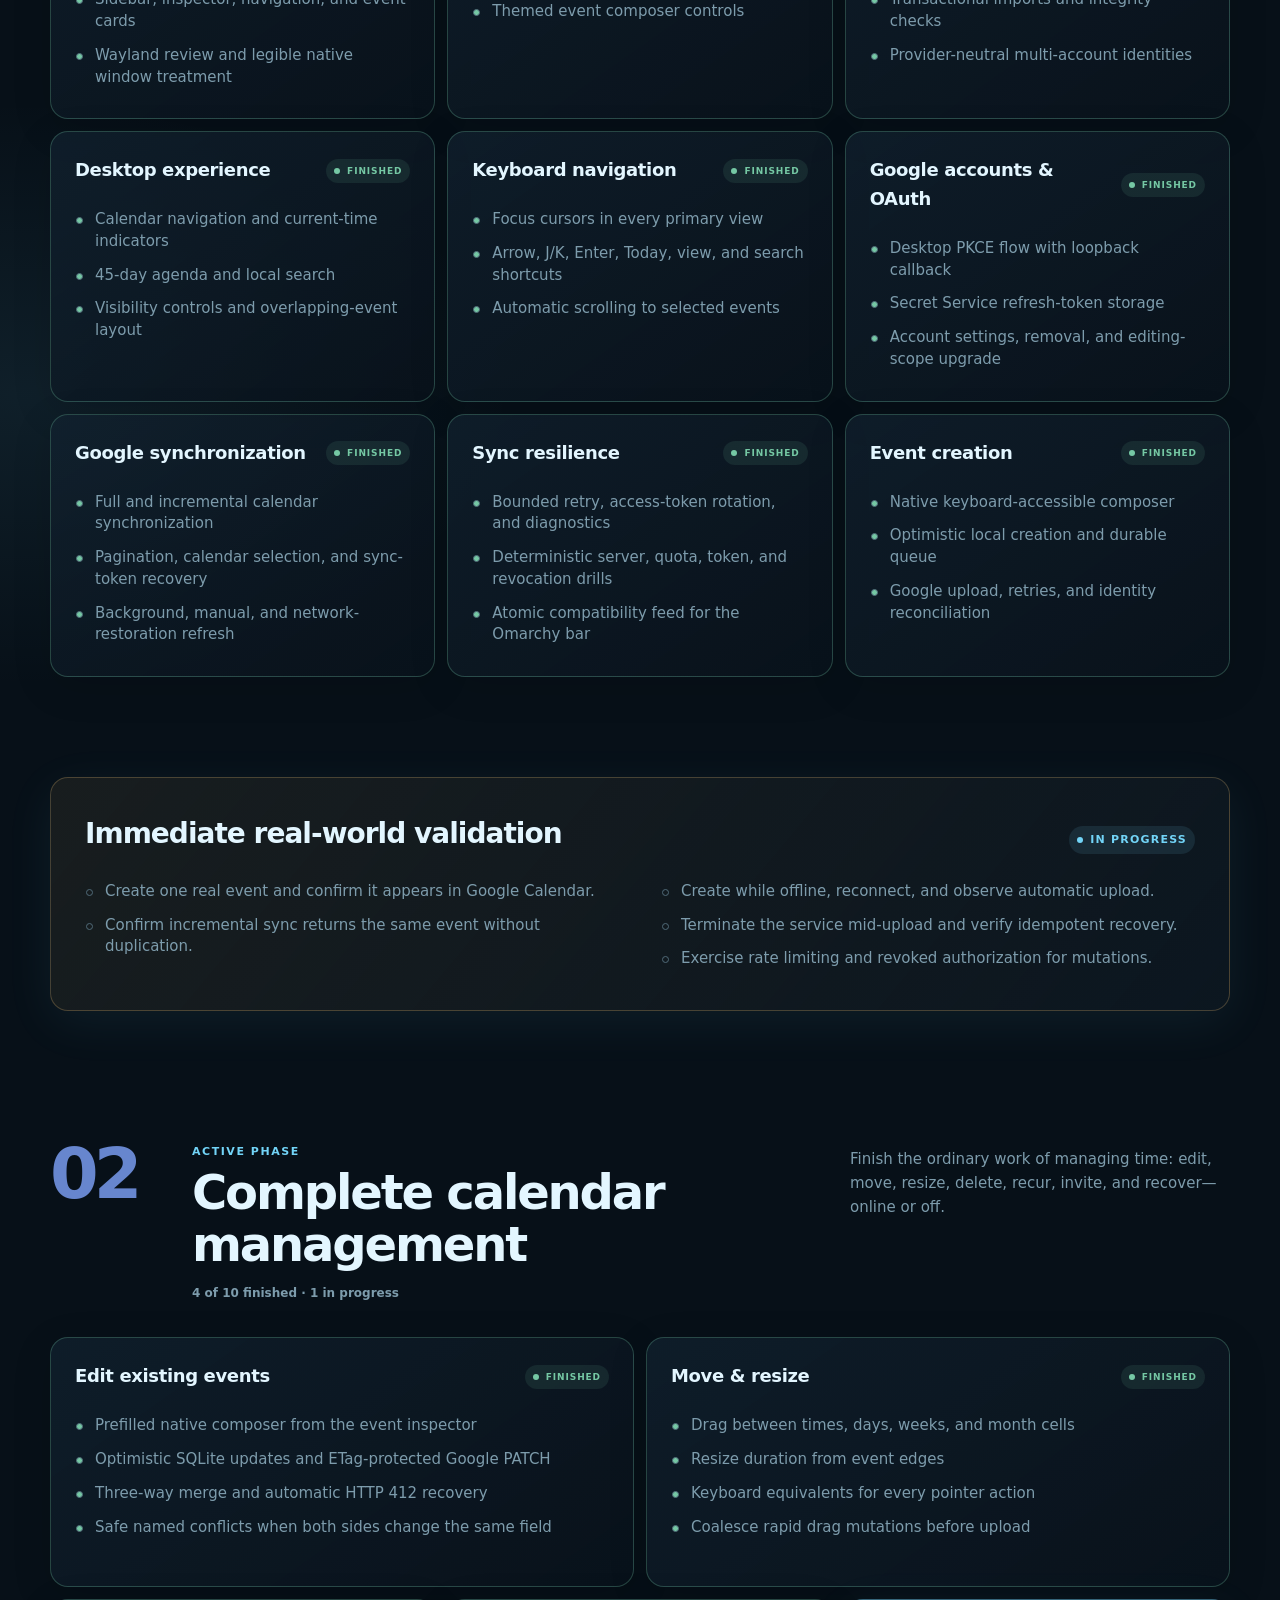
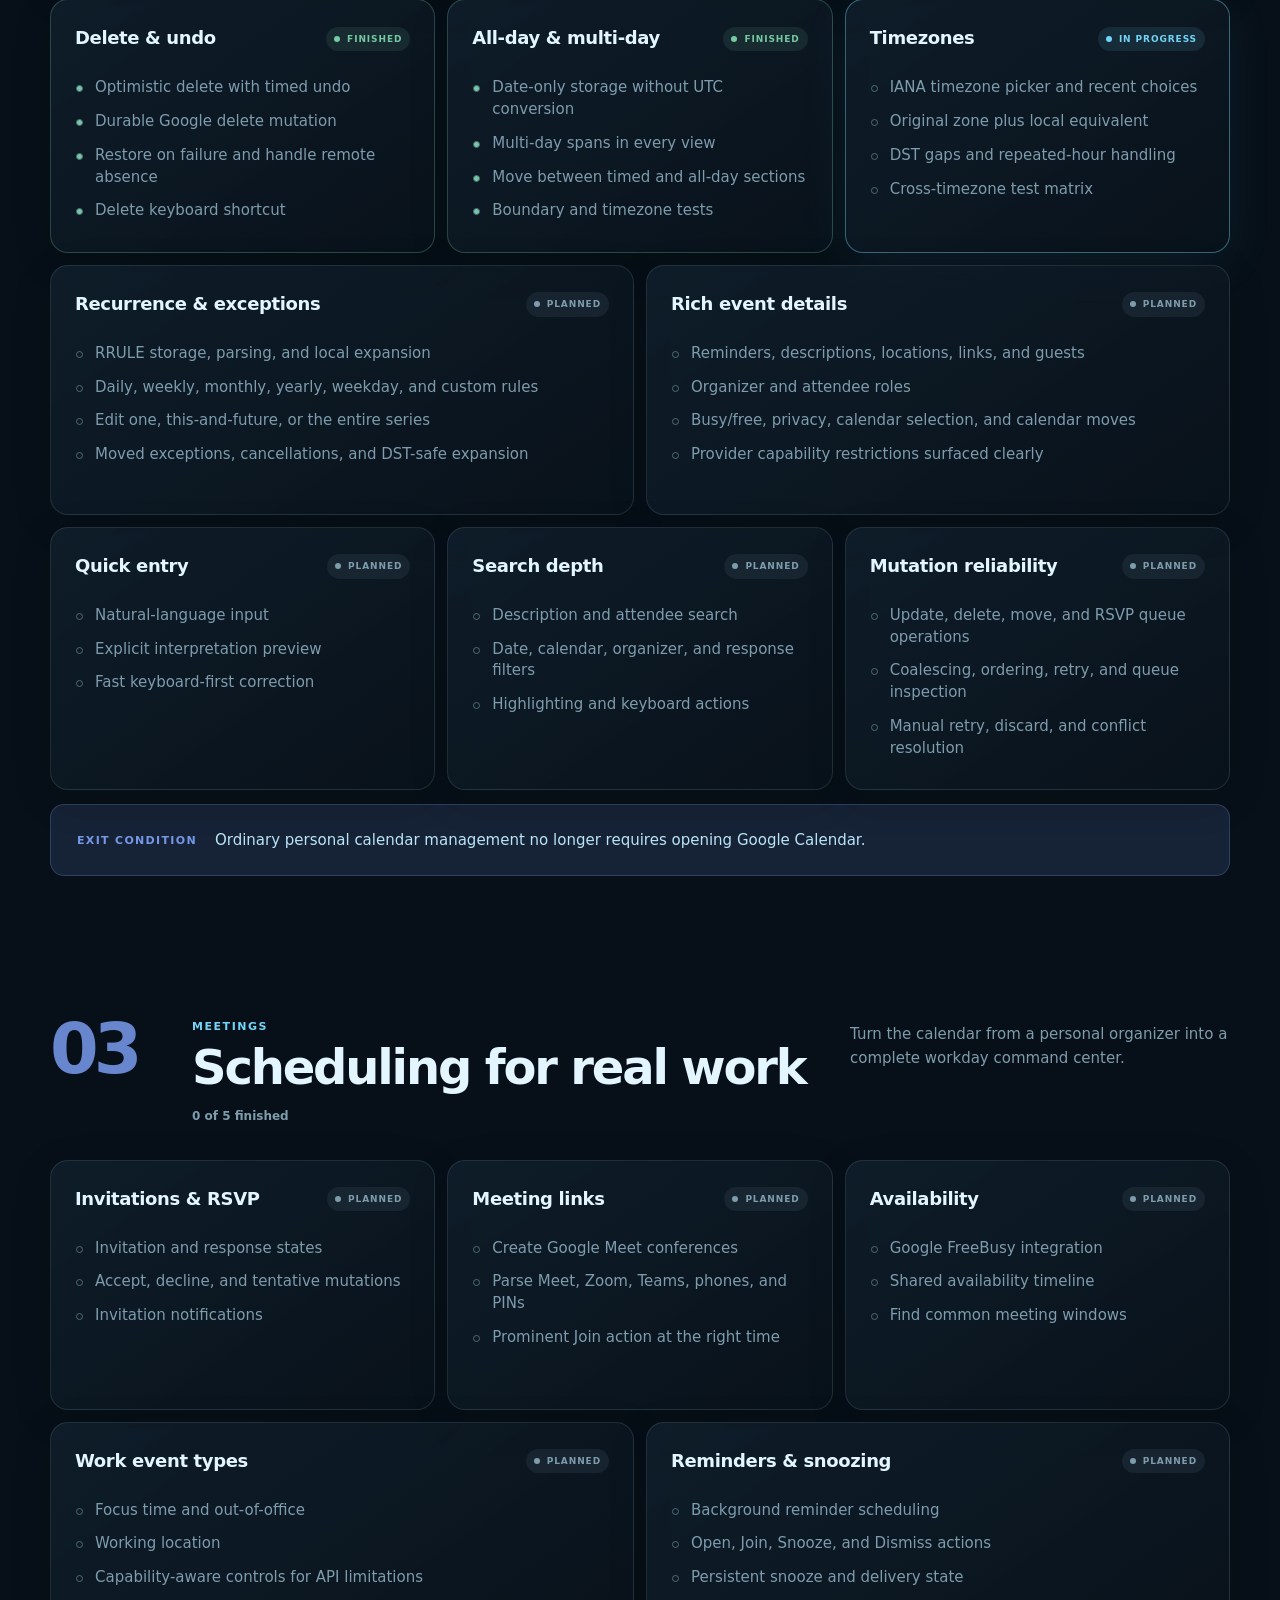
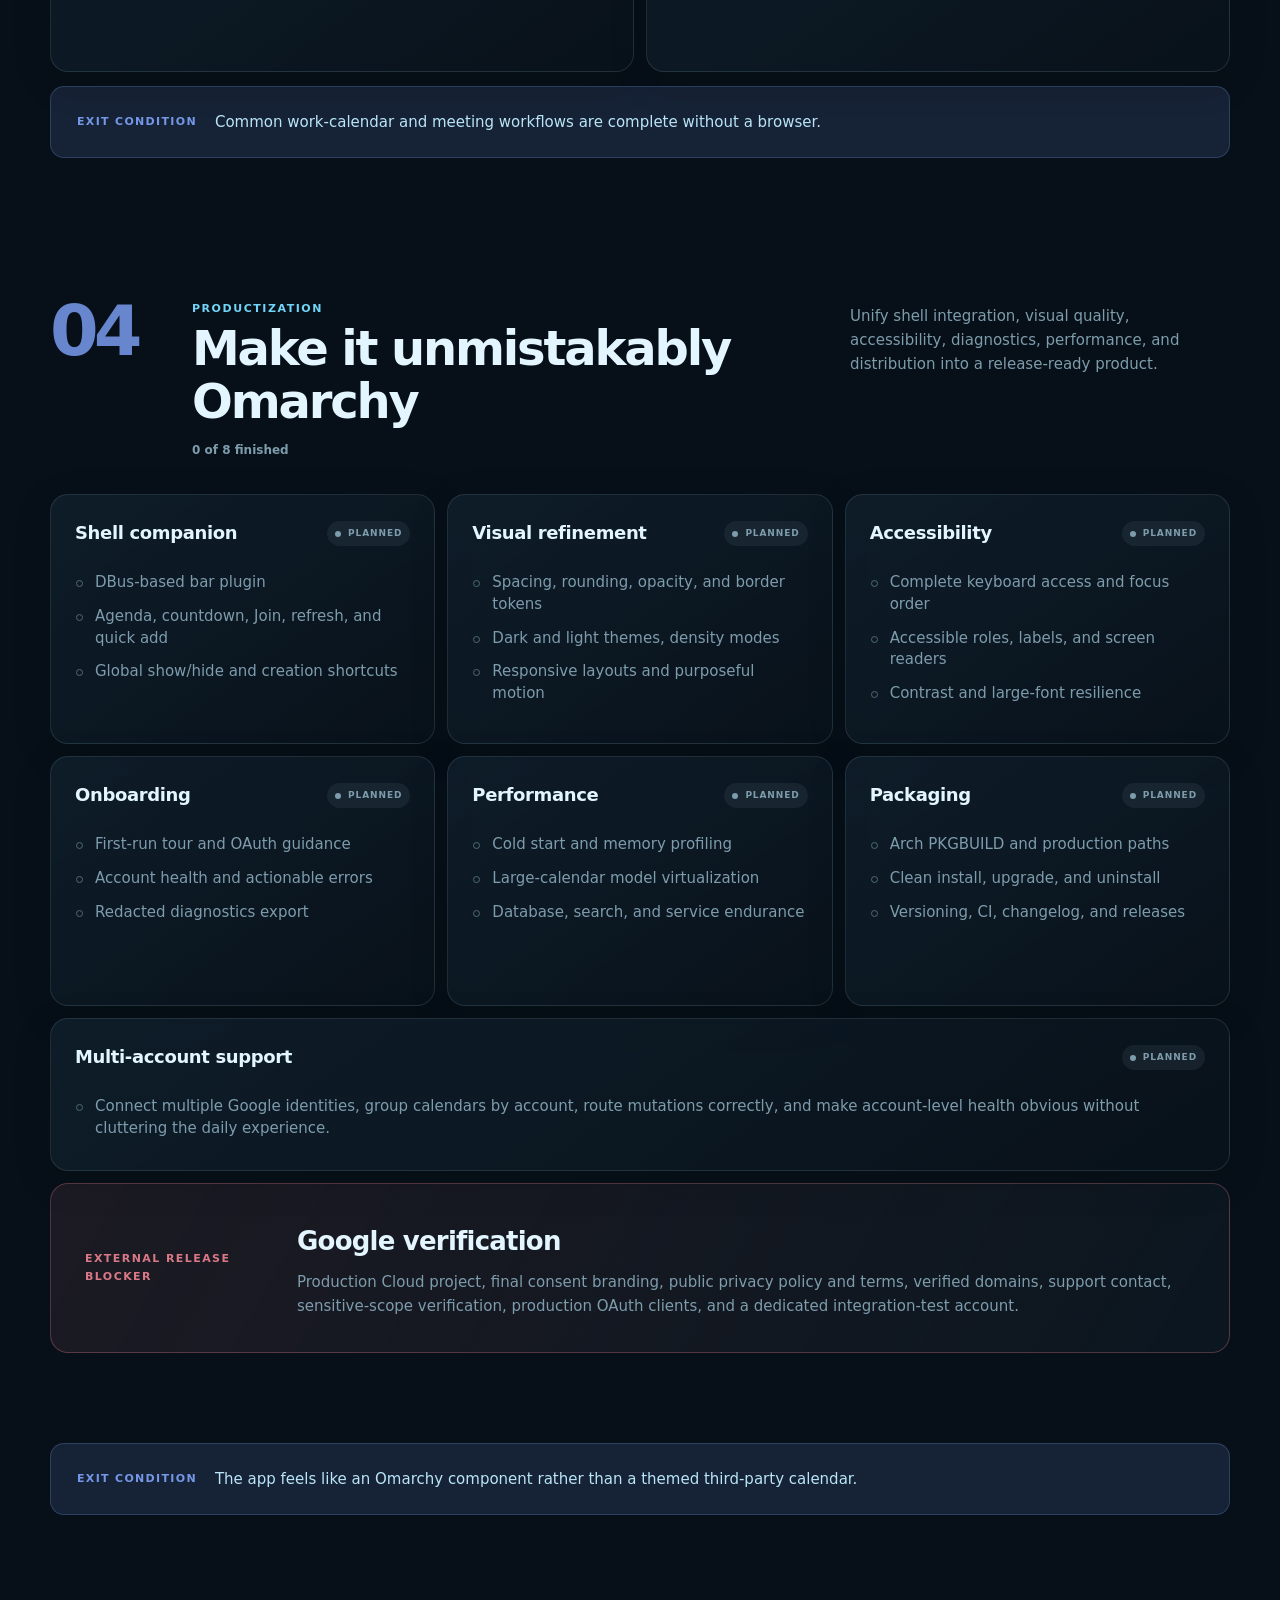
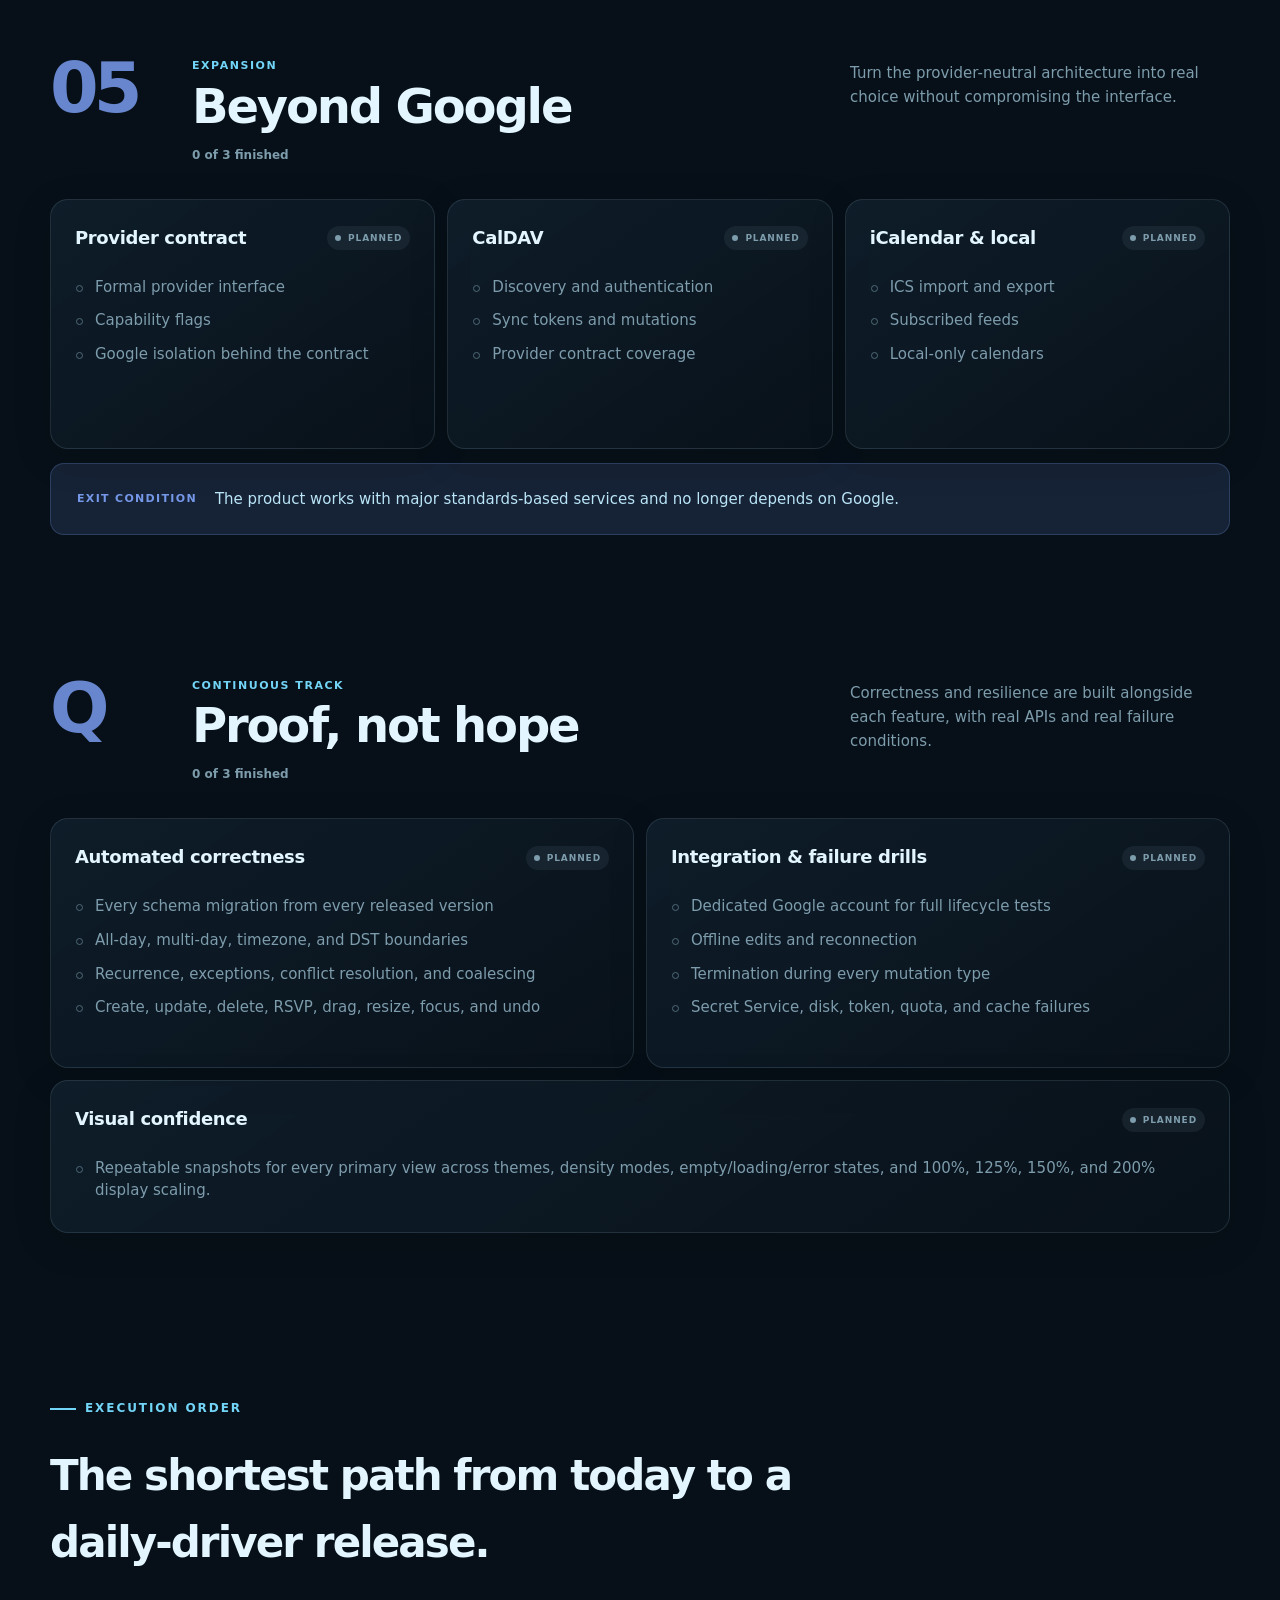
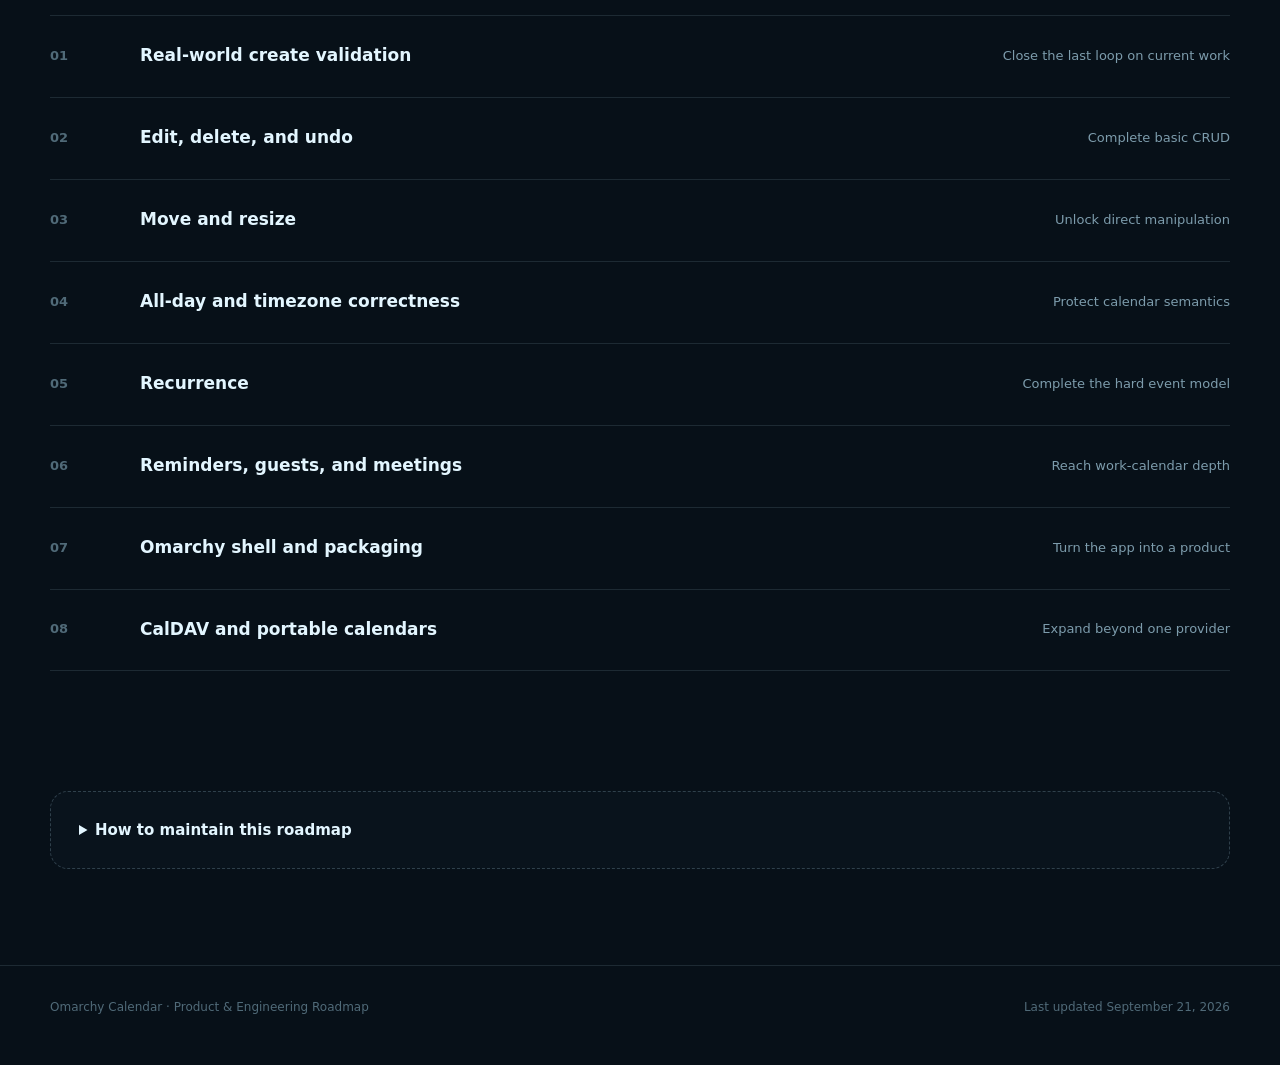
==== commit d43dcbd3: "Add all-day and multi-day event support" ====
--- a/docs/roadmap.html
+++ b/docs/roadmap.html
@@ -472,7 +472,7 @@
   3. Set data-last-updated on <body> whenever roadmap facts change.
   4. Counts, progress, badges, phase summaries, and filters update automatically.
 -->
-<body data-last-updated="2026-09-20">
+<body data-last-updated="2026-09-21">
   <header class="topbar">
     <div class="topbar__inner">
       <div class="brand"><div class="brand__mark">O</div><span>Omarchy Calendar</span></div>
@@ -489,7 +489,7 @@
         <h1>The road to a <span>truly native</span> calendar.</h1>
         <p class="lede">A living, public record of what is shipped, what is underway, and what comes next on the path to a complete native calendar for Omarchy.</p>
         <div class="hero-grid">
-          <div class="stat stat--current"><div class="stat__label">Current focus</div><div class="stat__value">All-day &amp; multi-day</div><div class="stat__note">Date-only and spanning events are the next correctness milestone</div></div>
+          <div class="stat stat--current"><div class="stat__label">Current focus</div><div class="stat__value">Timezones</div><div class="stat__note">Make travel, DST transitions, and cross-zone scheduling explicit and dependable</div></div>
           <div class="stat"><div class="stat__label">Finished</div><div class="stat__value" data-count="done">—</div><div class="stat__note">Shipped deliverables</div></div>
           <div class="stat"><div class="stat__label">In progress</div><div class="stat__value" data-count="active">—</div><div class="stat__note">Active deliverables</div></div>
           <div class="stat"><div class="stat__label">Still unfinished</div><div class="stat__value" data-count="unfinished">—</div><div class="stat__note"><span data-count="percent">—</span>% of roadmap shipped</div><div class="progress-track" aria-hidden="true"><div class="progress-fill"></div></div></div>
@@ -527,7 +527,7 @@
       <div class="work-grid">
         <article class="work-card" data-roadmap-item data-status="done"><div class="work-card__top"><h3>Native application shell</h3></div><ul><li>Qt/QML day, week, month, and agenda views</li><li>Sidebar, inspector, navigation, and event cards</li><li>Wayland review and legible native window treatment</li></ul></article>
         <article class="work-card" data-roadmap-item data-status="done"><div class="work-card__top"><h3>Omarchy visual system</h3></div><ul><li>Live palette and font-token loading</li><li>Automatic theme file watching</li><li>Themed event composer controls</li></ul></article>
-        <article class="work-card" data-roadmap-item data-status="done"><div class="work-card__top"><h3>Offline data foundation</h3></div><ul><li>SQLite WAL database and four schema generations</li><li>Transactional imports and integrity checks</li><li>Provider-neutral multi-account identities</li></ul></article>
+        <article class="work-card" data-roadmap-item data-status="done"><div class="work-card__top"><h3>Offline data foundation</h3></div><ul><li>SQLite WAL database and five schema generations</li><li>Transactional imports and integrity checks</li><li>Provider-neutral multi-account identities</li></ul></article>
         <article class="work-card" data-roadmap-item data-status="done"><div class="work-card__top"><h3>Desktop experience</h3></div><ul><li>Calendar navigation and current-time indicators</li><li>45-day agenda and local search</li><li>Visibility controls and overlapping-event layout</li></ul></article>
         <article class="work-card" data-roadmap-item data-status="done"><div class="work-card__top"><h3>Keyboard navigation</h3></div><ul><li>Focus cursors in every primary view</li><li>Arrow, J/K, Enter, Today, view, and search shortcuts</li><li>Automatic scrolling to selected events</li></ul></article>
         <article class="work-card" data-roadmap-item data-status="done"><div class="work-card__top"><h3>Google accounts &amp; OAuth</h3></div><ul><li>Desktop PKCE flow with loopback callback</li><li>Secret Service refresh-token storage</li><li>Account settings, removal, and editing-scope upgrade</li></ul></article>
@@ -558,8 +558,8 @@
         <article class="work-card work-card--wide" data-roadmap-item data-status="done"><div class="work-card__top"><h3>Edit existing events</h3></div><ul><li>Prefilled native composer from the event inspector</li><li>Optimistic SQLite updates and ETag-protected Google PATCH</li><li>Three-way merge and automatic HTTP 412 recovery</li><li>Safe named conflicts when both sides change the same field</li></ul></article>
         <article class="work-card work-card--wide" data-roadmap-item data-status="done"><div class="work-card__top"><h3>Move &amp; resize</h3></div><ul><li>Drag between times, days, weeks, and month cells</li><li>Resize duration from event edges</li><li>Keyboard equivalents for every pointer action</li><li>Coalesce rapid drag mutations before upload</li></ul></article>
         <article class="work-card" data-roadmap-item data-status="done"><div class="work-card__top"><h3>Delete &amp; undo</h3></div><ul><li>Optimistic delete with timed undo</li><li>Durable Google delete mutation</li><li>Restore on failure and handle remote absence</li><li>Delete keyboard shortcut</li></ul></article>
-        <article class="work-card" data-roadmap-item data-status="active"><div class="work-card__top"><h3>All-day &amp; multi-day</h3></div><ul><li>Date-only storage without UTC conversion</li><li>Multi-day spans in every view</li><li>Move between timed and all-day sections</li><li>Boundary and timezone tests</li></ul></article>
-        <article class="work-card" data-roadmap-item data-status="planned"><div class="work-card__top"><h3>Timezones</h3></div><ul><li>IANA timezone picker and recent choices</li><li>Original zone plus local equivalent</li><li>DST gaps and repeated-hour handling</li><li>Cross-timezone test matrix</li></ul></article>
+        <article class="work-card" data-roadmap-item data-status="done"><div class="work-card__top"><h3>All-day &amp; multi-day</h3></div><ul><li>Date-only storage without UTC conversion</li><li>Multi-day spans in every view</li><li>Move between timed and all-day sections</li><li>Boundary and timezone tests</li></ul></article>
+        <article class="work-card" data-roadmap-item data-status="active"><div class="work-card__top"><h3>Timezones</h3></div><ul><li>IANA timezone picker and recent choices</li><li>Original zone plus local equivalent</li><li>DST gaps and repeated-hour handling</li><li>Cross-timezone test matrix</li></ul></article>
         <article class="work-card work-card--wide" data-roadmap-item data-status="planned"><div class="work-card__top"><h3>Recurrence &amp; exceptions</h3></div><ul><li>RRULE storage, parsing, and local expansion</li><li>Daily, weekly, monthly, yearly, weekday, and custom rules</li><li>Edit one, this-and-future, or the entire series</li><li>Moved exceptions, cancellations, and DST-safe expansion</li></ul></article>
         <article class="work-card work-card--wide" data-roadmap-item data-status="planned"><div class="work-card__top"><h3>Rich event details</h3></div><ul><li>Reminders, descriptions, locations, links, and guests</li><li>Organizer and attendee roles</li><li>Busy/free, privacy, calendar selection, and calendar moves</li><li>Provider capability restrictions surfaced clearly</li></ul></article>
         <article class="work-card" data-roadmap-item data-status="planned"><div class="work-card__top"><h3>Quick entry</h3></div><ul><li>Natural-language input</li><li>Explicit interpretation preview</li><li>Fast keyboard-first correction</li></ul></article>
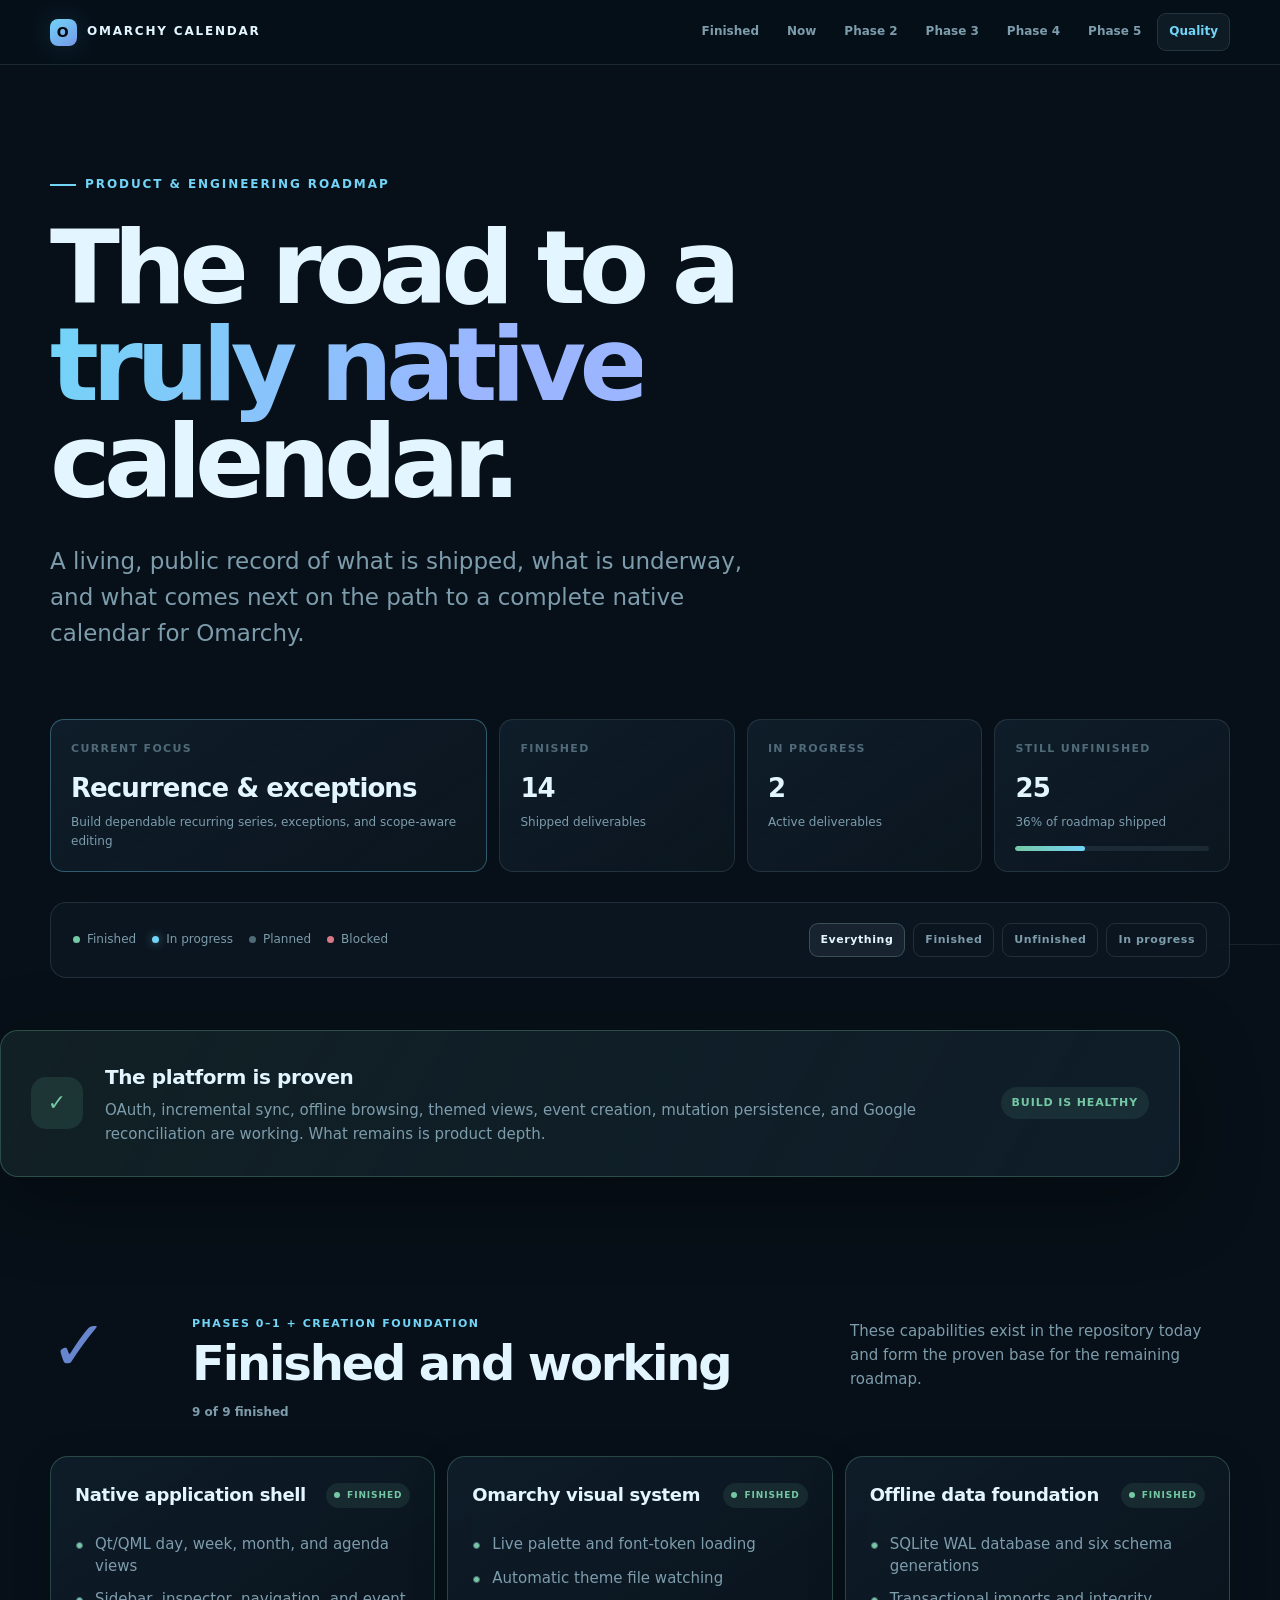
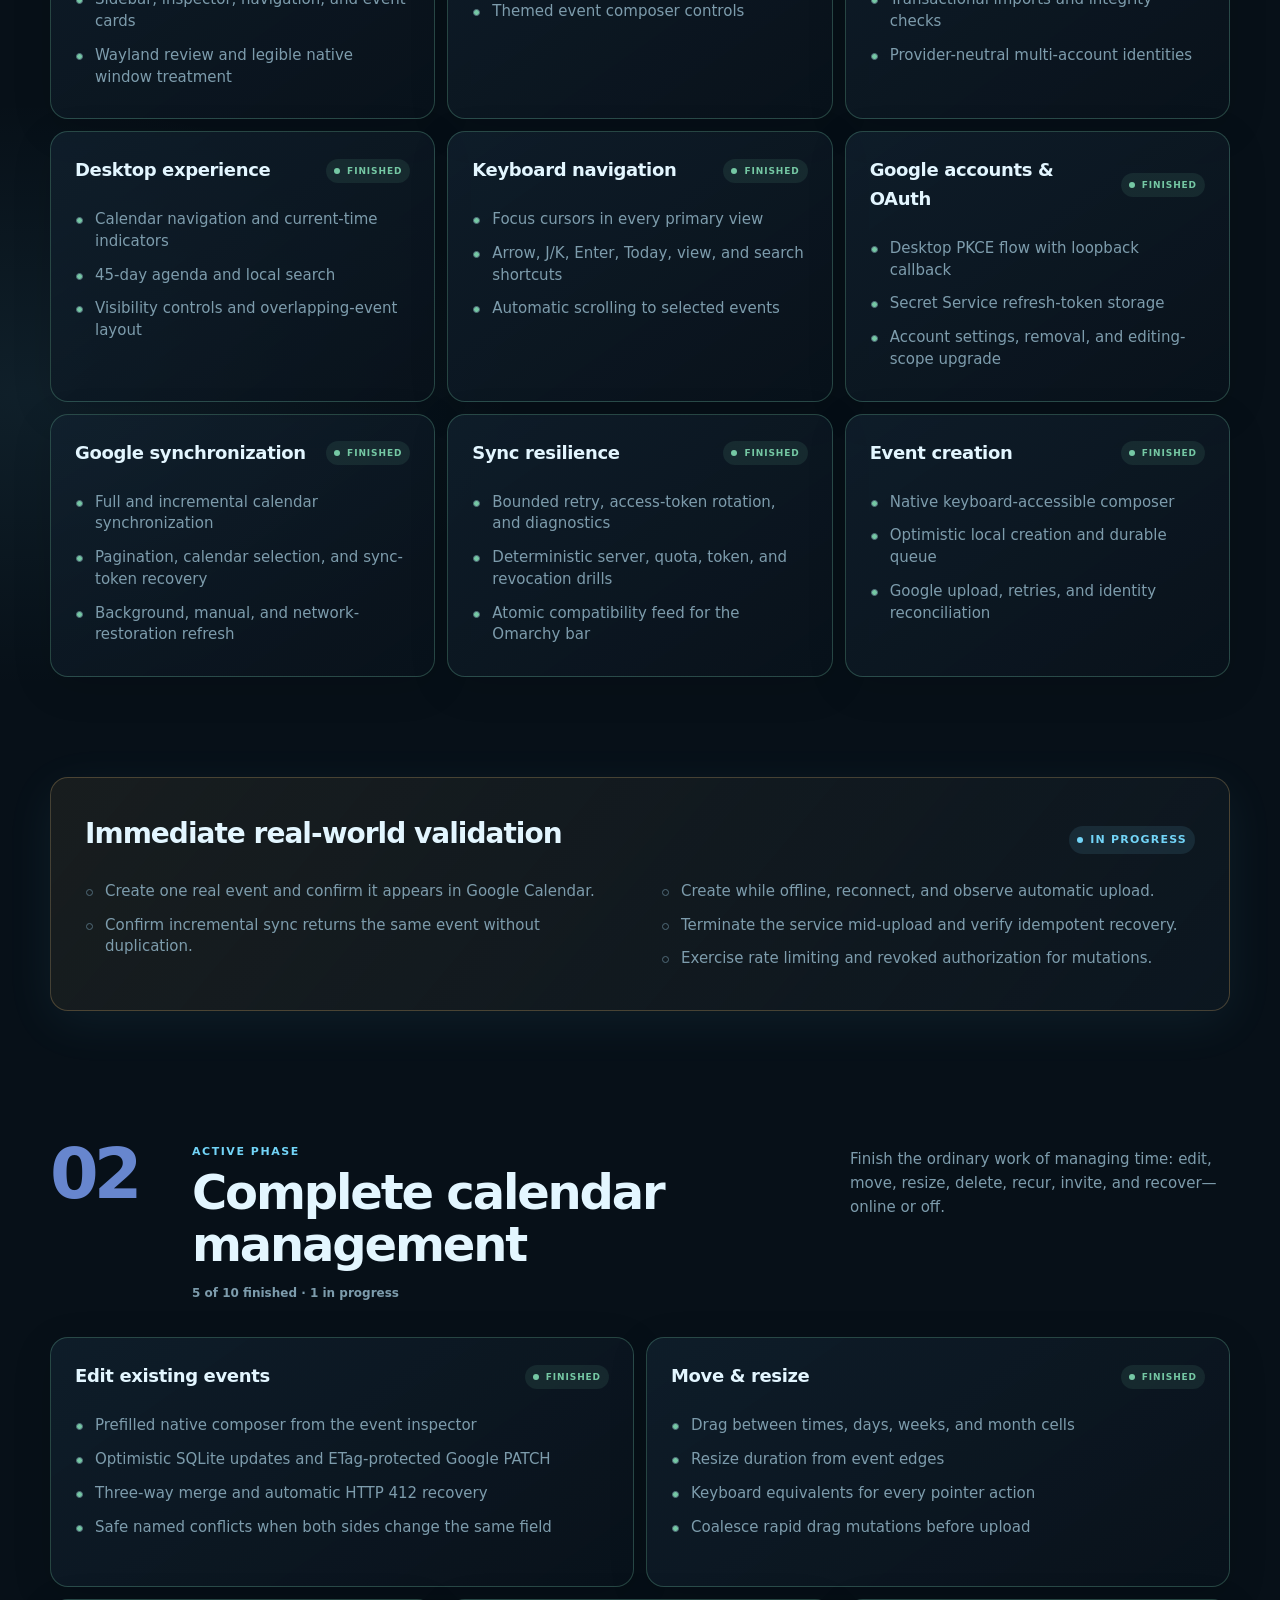
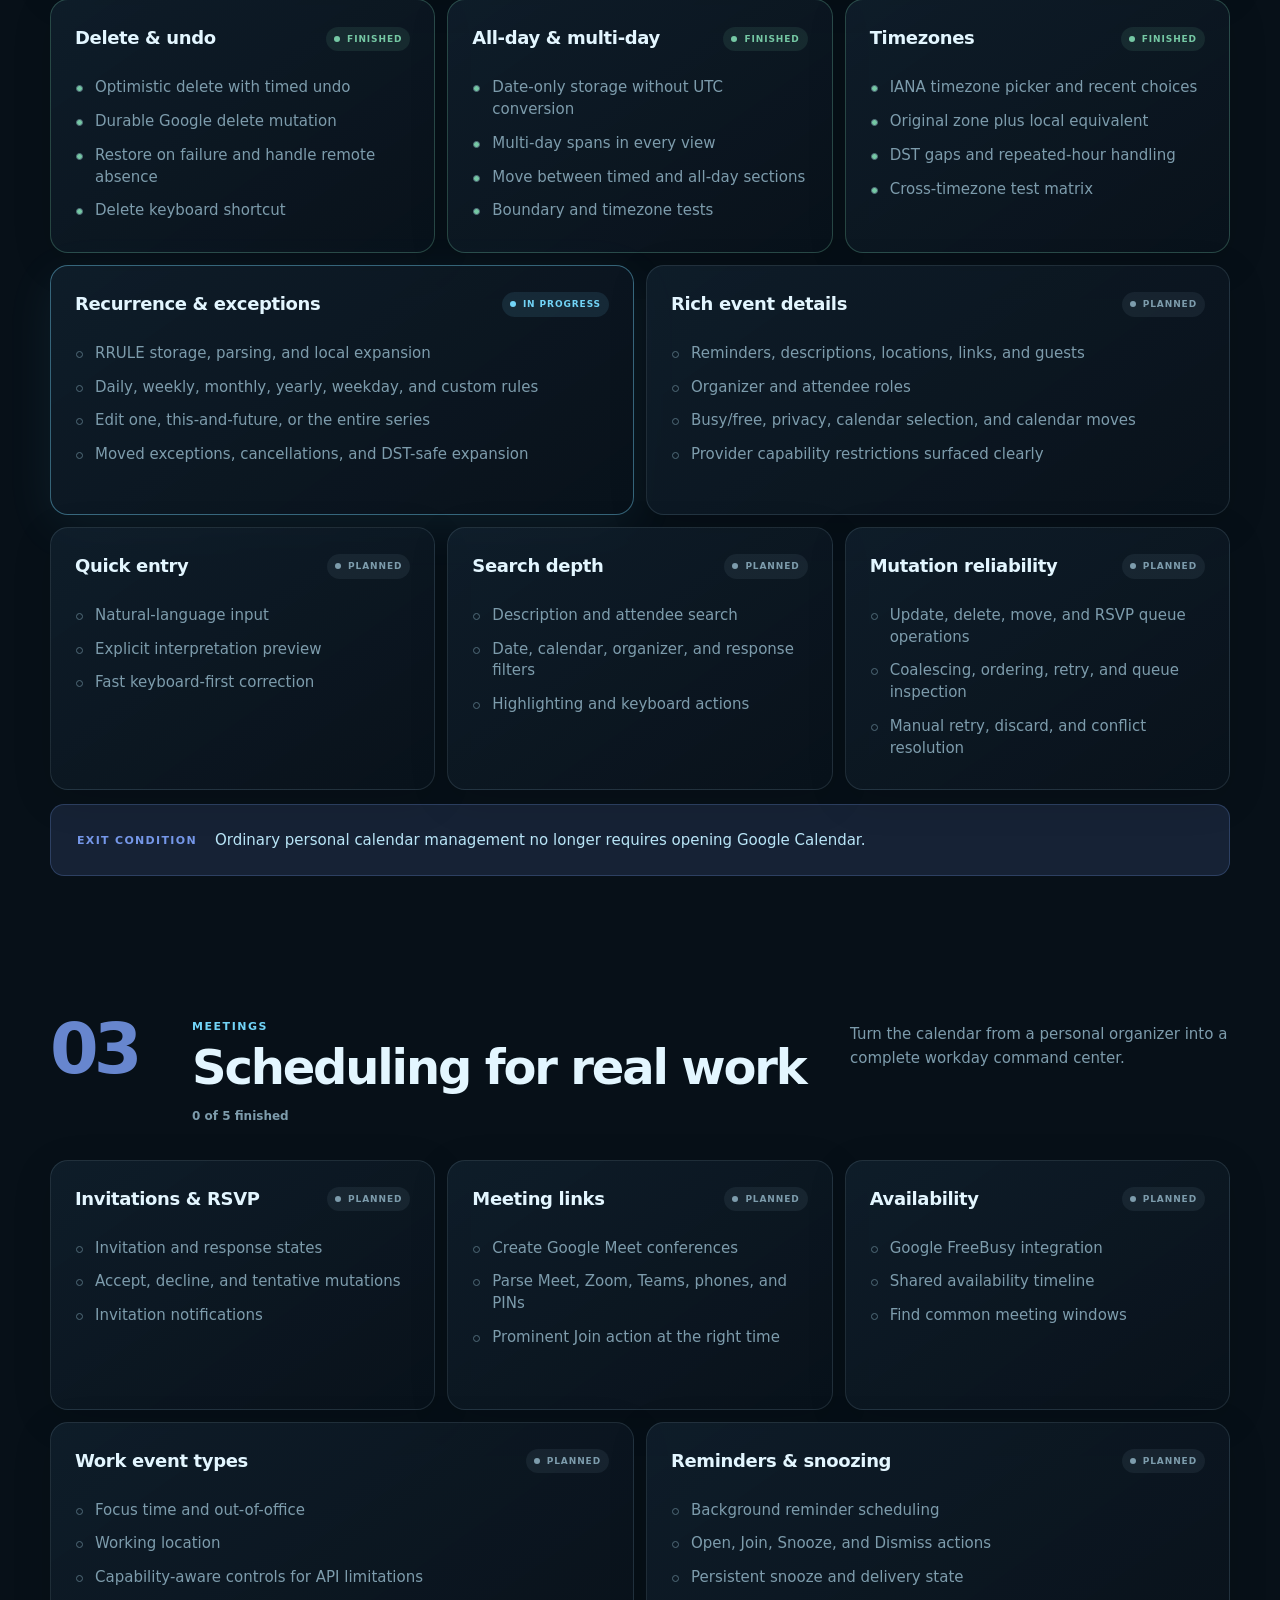
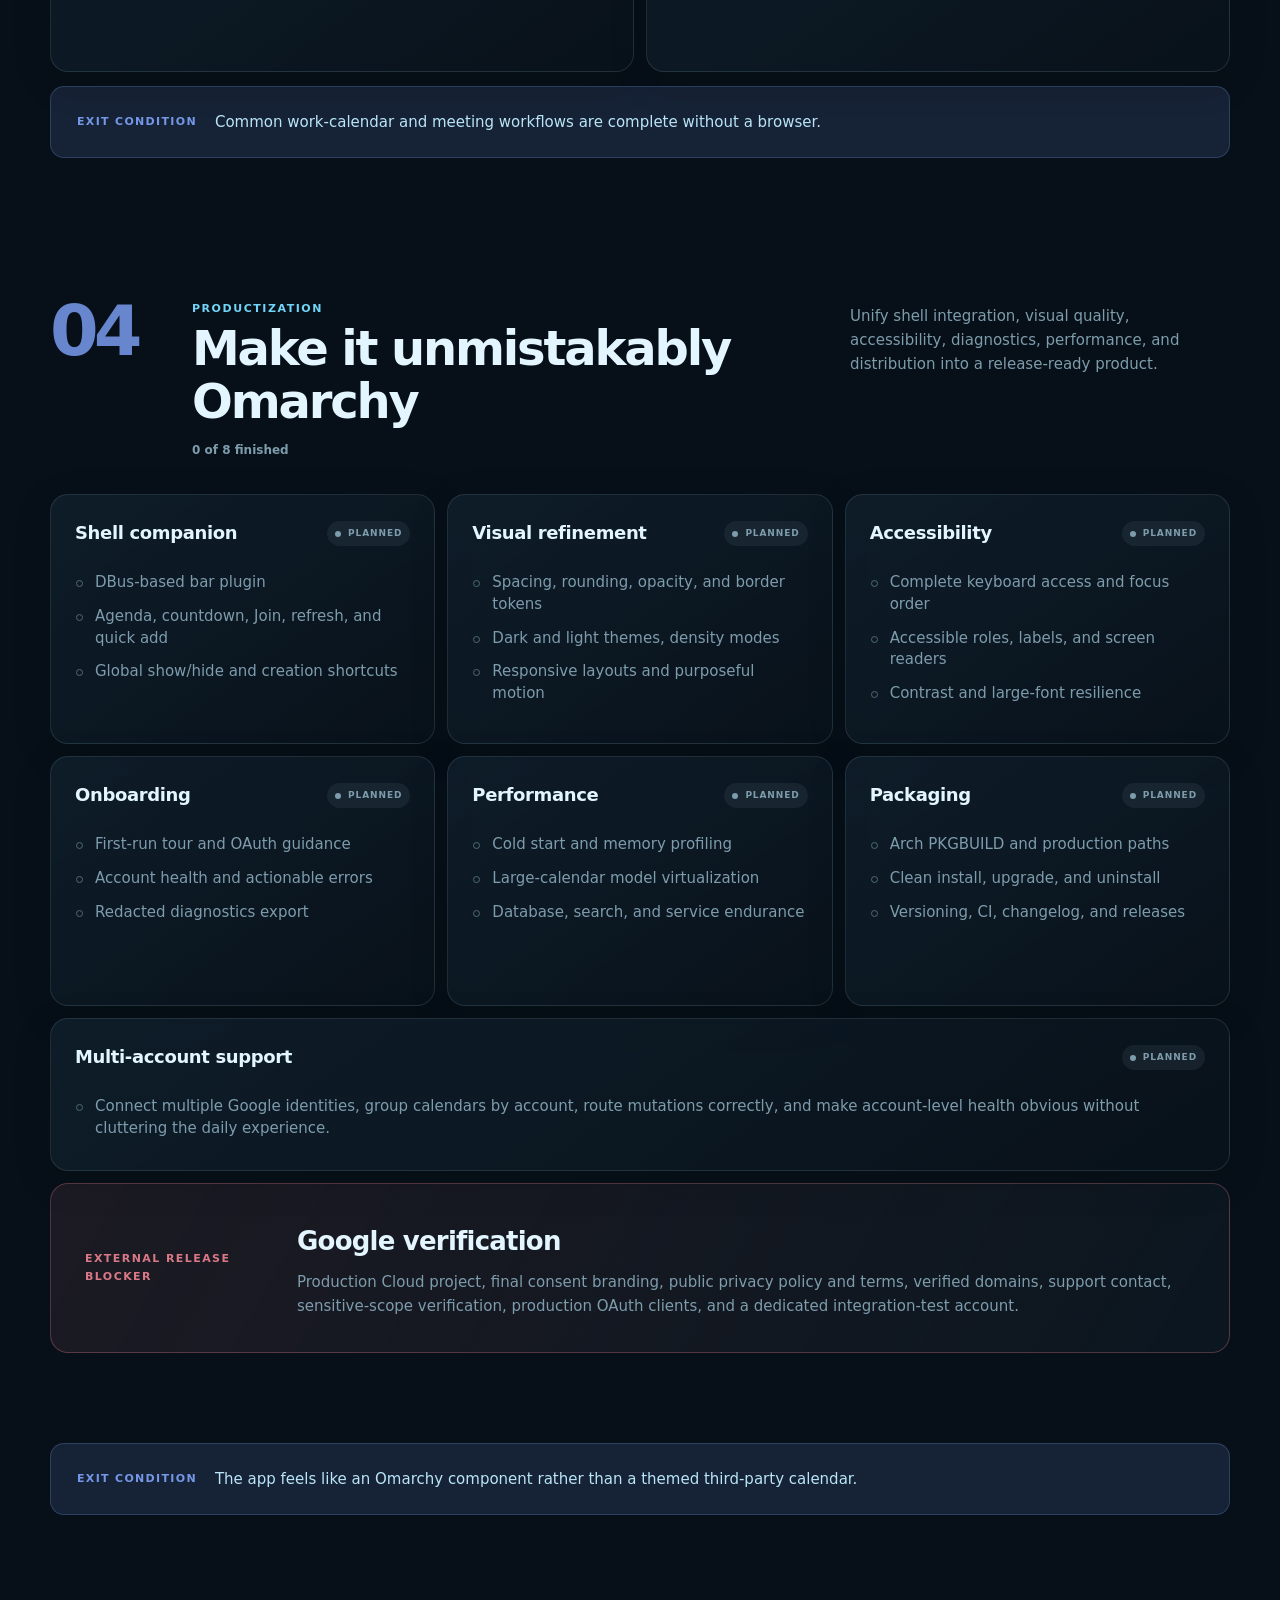
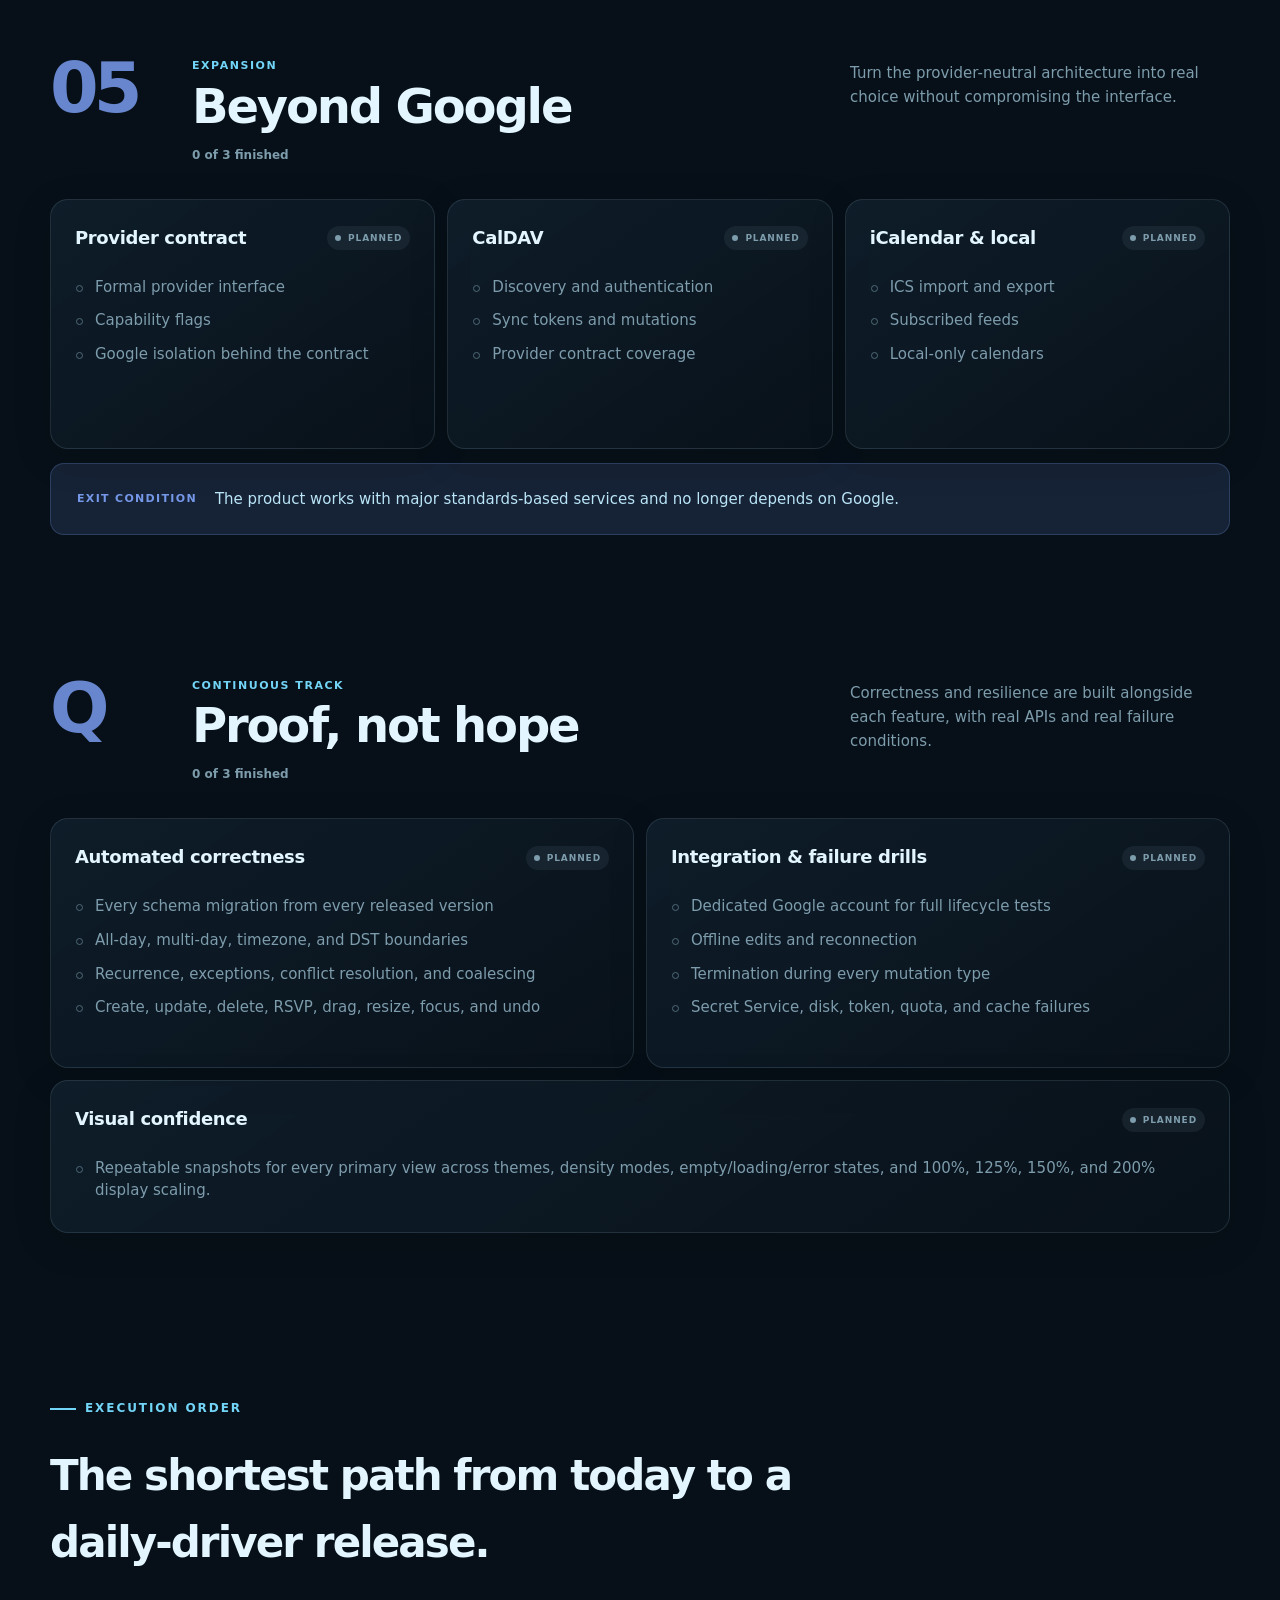
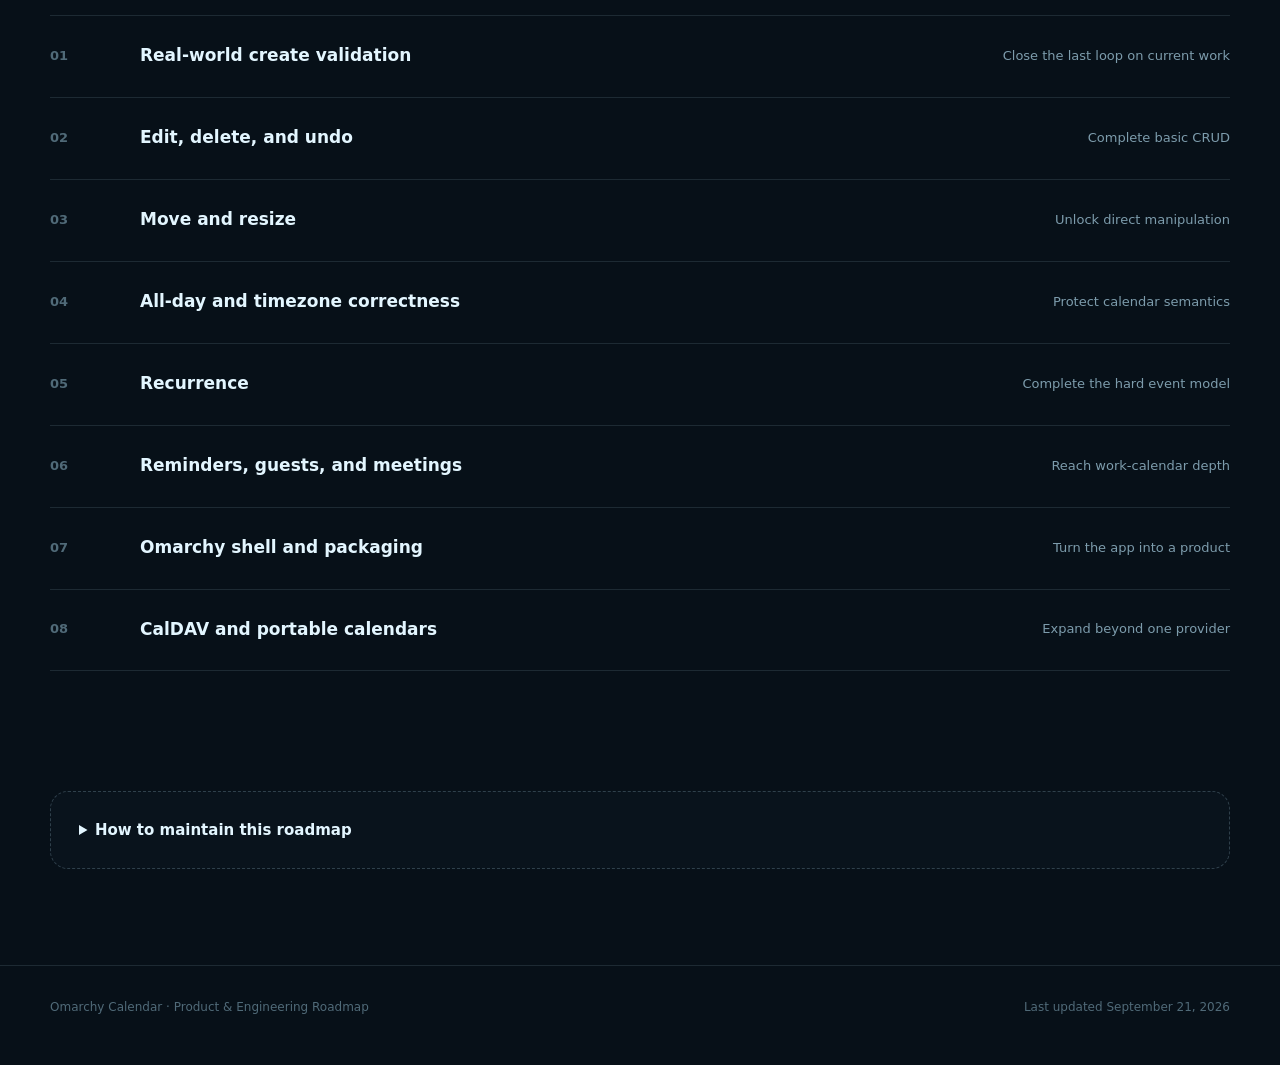
==== commit bd6978db: "Add timezone-aware event editing" ====
--- a/docs/roadmap.html
+++ b/docs/roadmap.html
@@ -489,7 +489,7 @@
         <h1>The road to a <span>truly native</span> calendar.</h1>
         <p class="lede">A living, public record of what is shipped, what is underway, and what comes next on the path to a complete native calendar for Omarchy.</p>
         <div class="hero-grid">
-          <div class="stat stat--current"><div class="stat__label">Current focus</div><div class="stat__value">Timezones</div><div class="stat__note">Make travel, DST transitions, and cross-zone scheduling explicit and dependable</div></div>
+          <div class="stat stat--current"><div class="stat__label">Current focus</div><div class="stat__value">Recurrence &amp; exceptions</div><div class="stat__note">Build dependable recurring series, exceptions, and scope-aware editing</div></div>
           <div class="stat"><div class="stat__label">Finished</div><div class="stat__value" data-count="done">—</div><div class="stat__note">Shipped deliverables</div></div>
           <div class="stat"><div class="stat__label">In progress</div><div class="stat__value" data-count="active">—</div><div class="stat__note">Active deliverables</div></div>
           <div class="stat"><div class="stat__label">Still unfinished</div><div class="stat__value" data-count="unfinished">—</div><div class="stat__note"><span data-count="percent">—</span>% of roadmap shipped</div><div class="progress-track" aria-hidden="true"><div class="progress-fill"></div></div></div>
@@ -527,7 +527,7 @@
       <div class="work-grid">
         <article class="work-card" data-roadmap-item data-status="done"><div class="work-card__top"><h3>Native application shell</h3></div><ul><li>Qt/QML day, week, month, and agenda views</li><li>Sidebar, inspector, navigation, and event cards</li><li>Wayland review and legible native window treatment</li></ul></article>
         <article class="work-card" data-roadmap-item data-status="done"><div class="work-card__top"><h3>Omarchy visual system</h3></div><ul><li>Live palette and font-token loading</li><li>Automatic theme file watching</li><li>Themed event composer controls</li></ul></article>
-        <article class="work-card" data-roadmap-item data-status="done"><div class="work-card__top"><h3>Offline data foundation</h3></div><ul><li>SQLite WAL database and five schema generations</li><li>Transactional imports and integrity checks</li><li>Provider-neutral multi-account identities</li></ul></article>
+        <article class="work-card" data-roadmap-item data-status="done"><div class="work-card__top"><h3>Offline data foundation</h3></div><ul><li>SQLite WAL database and six schema generations</li><li>Transactional imports and integrity checks</li><li>Provider-neutral multi-account identities</li></ul></article>
         <article class="work-card" data-roadmap-item data-status="done"><div class="work-card__top"><h3>Desktop experience</h3></div><ul><li>Calendar navigation and current-time indicators</li><li>45-day agenda and local search</li><li>Visibility controls and overlapping-event layout</li></ul></article>
         <article class="work-card" data-roadmap-item data-status="done"><div class="work-card__top"><h3>Keyboard navigation</h3></div><ul><li>Focus cursors in every primary view</li><li>Arrow, J/K, Enter, Today, view, and search shortcuts</li><li>Automatic scrolling to selected events</li></ul></article>
         <article class="work-card" data-roadmap-item data-status="done"><div class="work-card__top"><h3>Google accounts &amp; OAuth</h3></div><ul><li>Desktop PKCE flow with loopback callback</li><li>Secret Service refresh-token storage</li><li>Account settings, removal, and editing-scope upgrade</li></ul></article>
@@ -559,8 +559,8 @@
         <article class="work-card work-card--wide" data-roadmap-item data-status="done"><div class="work-card__top"><h3>Move &amp; resize</h3></div><ul><li>Drag between times, days, weeks, and month cells</li><li>Resize duration from event edges</li><li>Keyboard equivalents for every pointer action</li><li>Coalesce rapid drag mutations before upload</li></ul></article>
         <article class="work-card" data-roadmap-item data-status="done"><div class="work-card__top"><h3>Delete &amp; undo</h3></div><ul><li>Optimistic delete with timed undo</li><li>Durable Google delete mutation</li><li>Restore on failure and handle remote absence</li><li>Delete keyboard shortcut</li></ul></article>
         <article class="work-card" data-roadmap-item data-status="done"><div class="work-card__top"><h3>All-day &amp; multi-day</h3></div><ul><li>Date-only storage without UTC conversion</li><li>Multi-day spans in every view</li><li>Move between timed and all-day sections</li><li>Boundary and timezone tests</li></ul></article>
-        <article class="work-card" data-roadmap-item data-status="active"><div class="work-card__top"><h3>Timezones</h3></div><ul><li>IANA timezone picker and recent choices</li><li>Original zone plus local equivalent</li><li>DST gaps and repeated-hour handling</li><li>Cross-timezone test matrix</li></ul></article>
-        <article class="work-card work-card--wide" data-roadmap-item data-status="planned"><div class="work-card__top"><h3>Recurrence &amp; exceptions</h3></div><ul><li>RRULE storage, parsing, and local expansion</li><li>Daily, weekly, monthly, yearly, weekday, and custom rules</li><li>Edit one, this-and-future, or the entire series</li><li>Moved exceptions, cancellations, and DST-safe expansion</li></ul></article>
+        <article class="work-card" data-roadmap-item data-status="done"><div class="work-card__top"><h3>Timezones</h3></div><ul><li>IANA timezone picker and recent choices</li><li>Original zone plus local equivalent</li><li>DST gaps and repeated-hour handling</li><li>Cross-timezone test matrix</li></ul></article>
+        <article class="work-card work-card--wide" data-roadmap-item data-status="active"><div class="work-card__top"><h3>Recurrence &amp; exceptions</h3></div><ul><li>RRULE storage, parsing, and local expansion</li><li>Daily, weekly, monthly, yearly, weekday, and custom rules</li><li>Edit one, this-and-future, or the entire series</li><li>Moved exceptions, cancellations, and DST-safe expansion</li></ul></article>
         <article class="work-card work-card--wide" data-roadmap-item data-status="planned"><div class="work-card__top"><h3>Rich event details</h3></div><ul><li>Reminders, descriptions, locations, links, and guests</li><li>Organizer and attendee roles</li><li>Busy/free, privacy, calendar selection, and calendar moves</li><li>Provider capability restrictions surfaced clearly</li></ul></article>
         <article class="work-card" data-roadmap-item data-status="planned"><div class="work-card__top"><h3>Quick entry</h3></div><ul><li>Natural-language input</li><li>Explicit interpretation preview</li><li>Fast keyboard-first correction</li></ul></article>
         <article class="work-card" data-roadmap-item data-status="planned"><div class="work-card__top"><h3>Search depth</h3></div><ul><li>Description and attendee search</li><li>Date, calendar, organizer, and response filters</li><li>Highlighting and keyboard actions</li></ul></article>
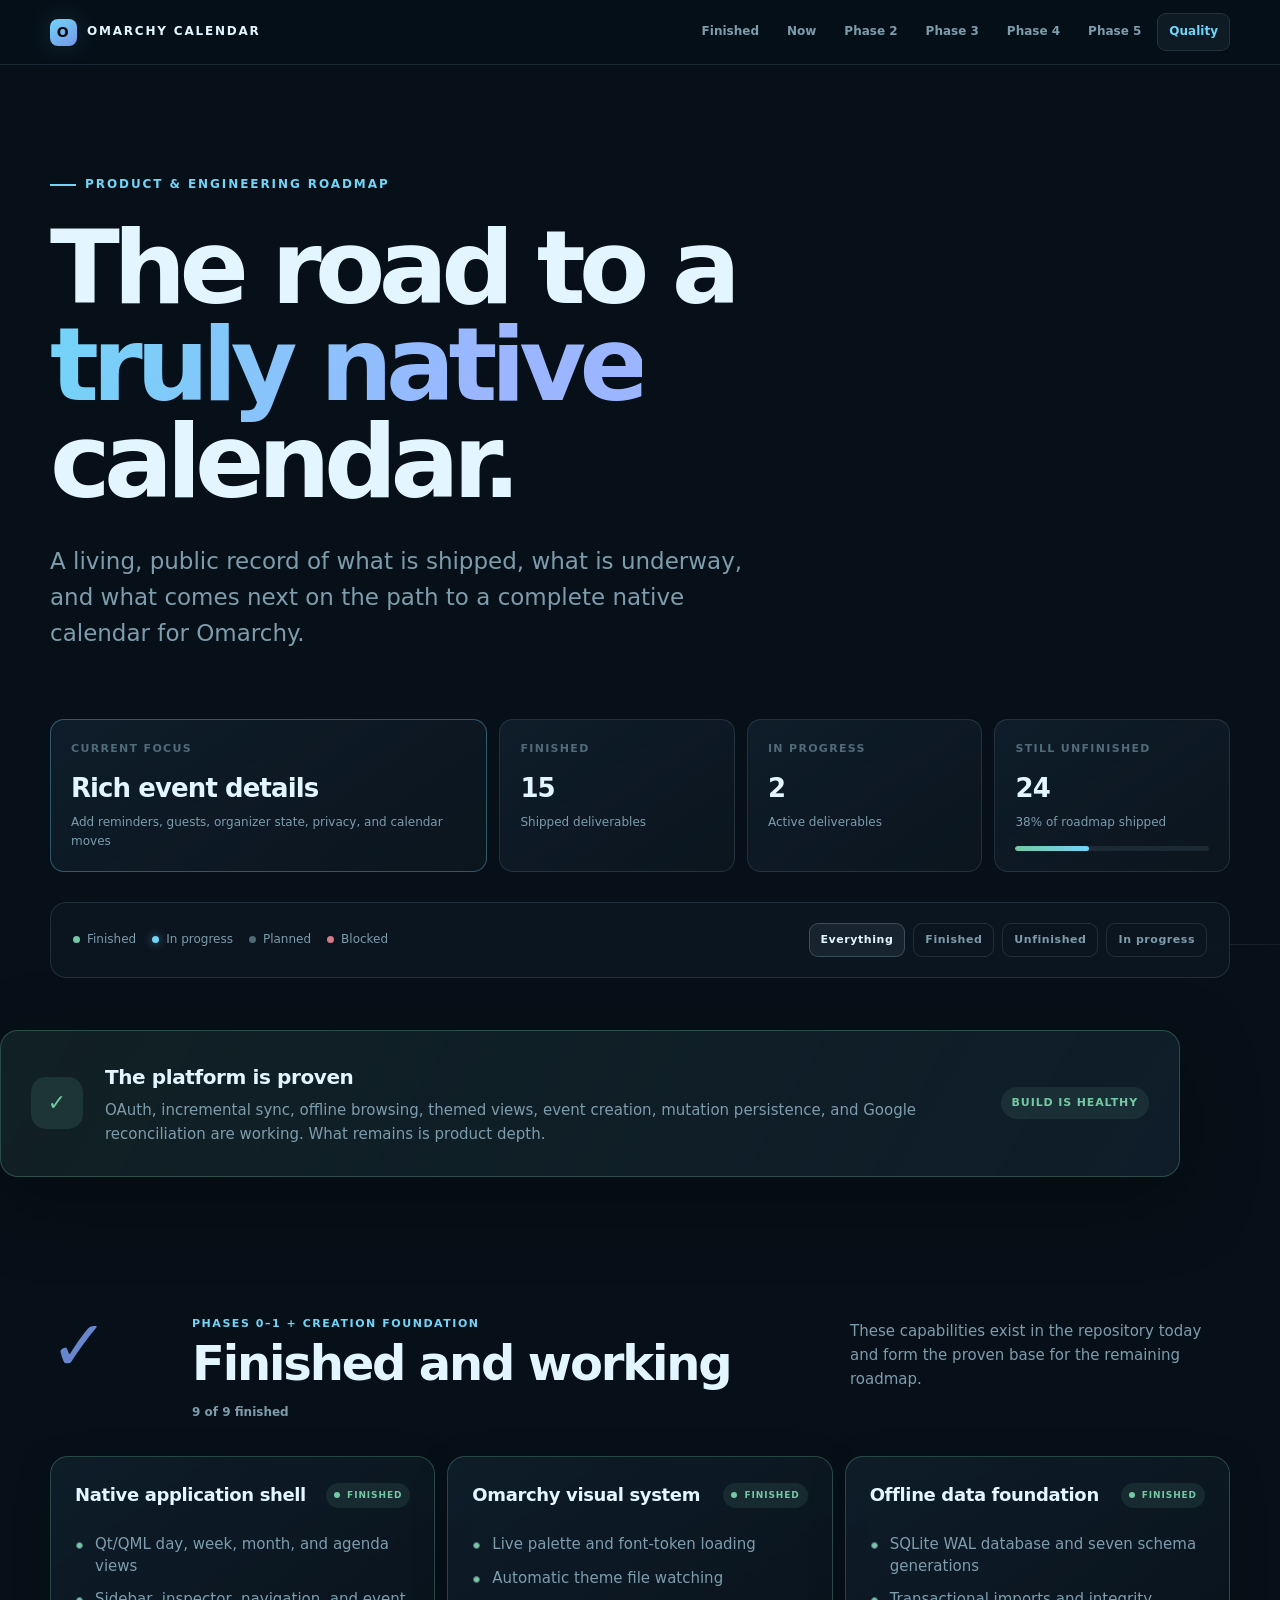
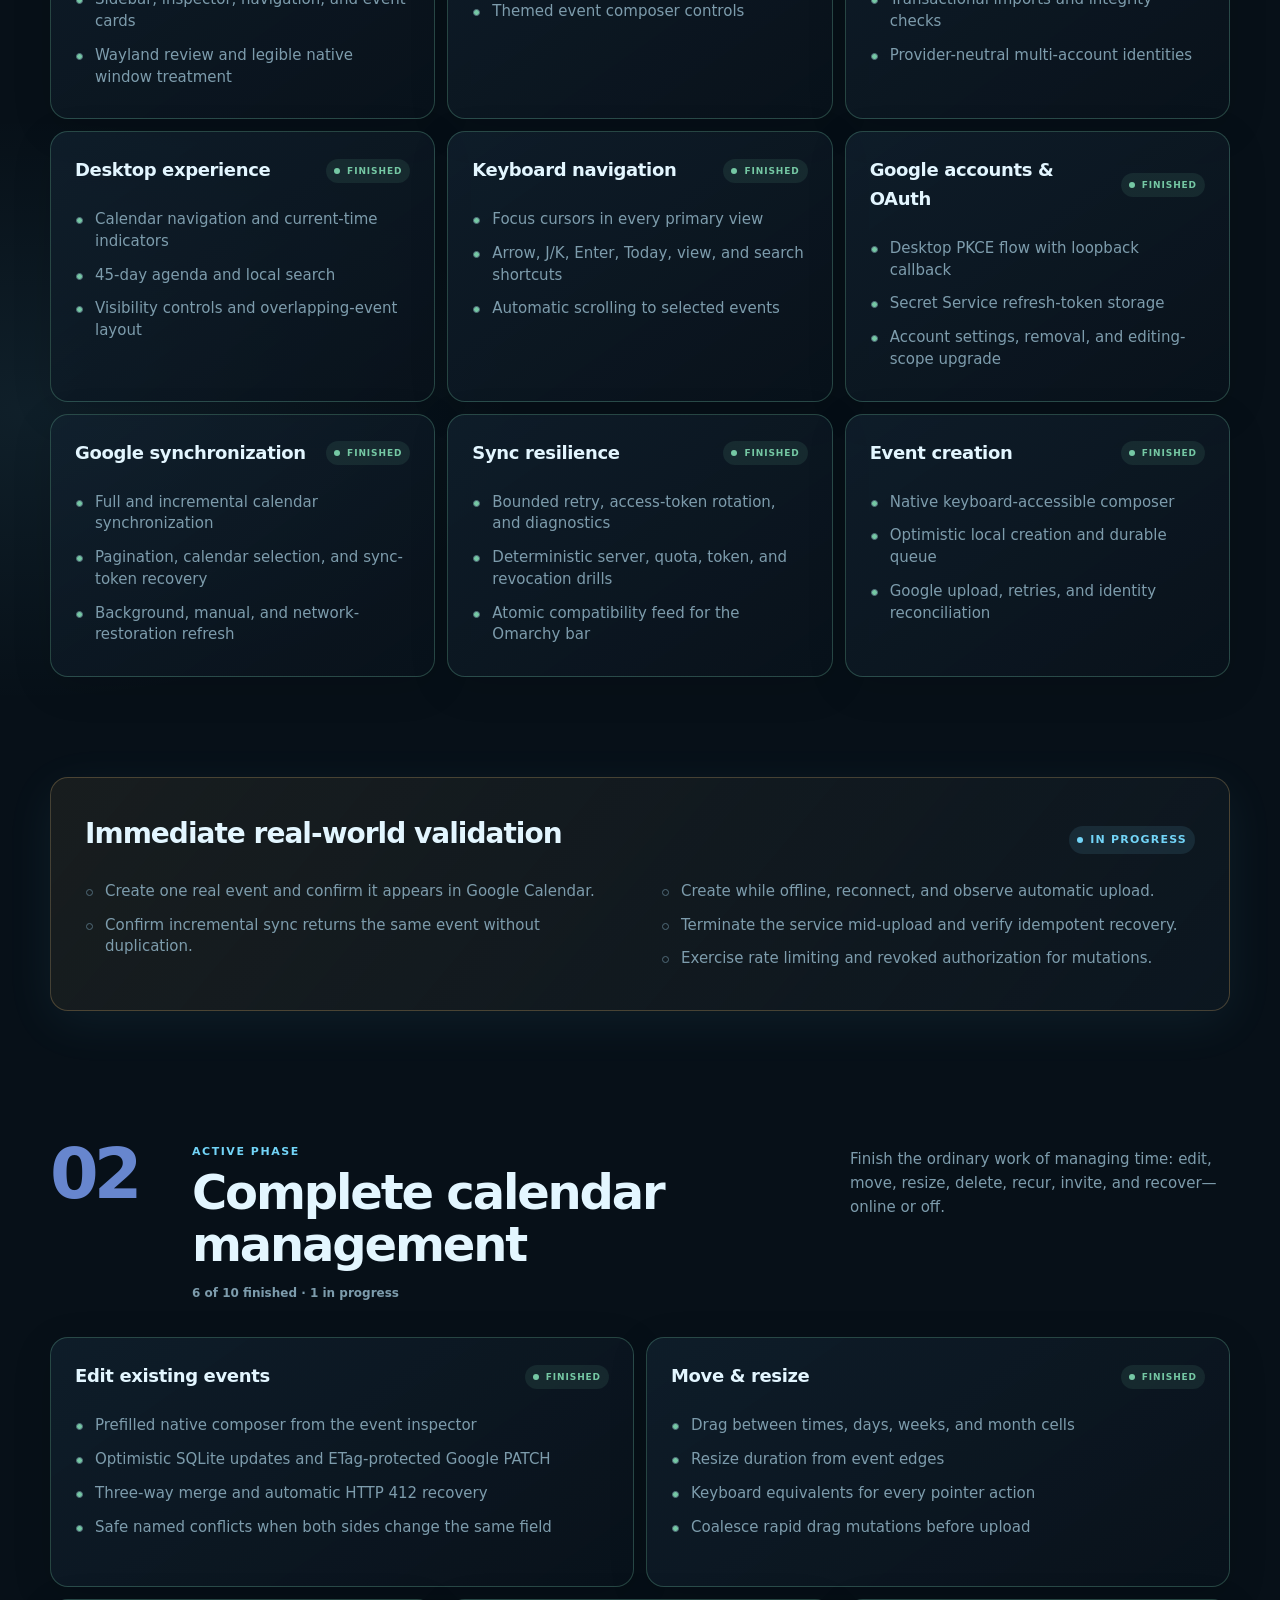
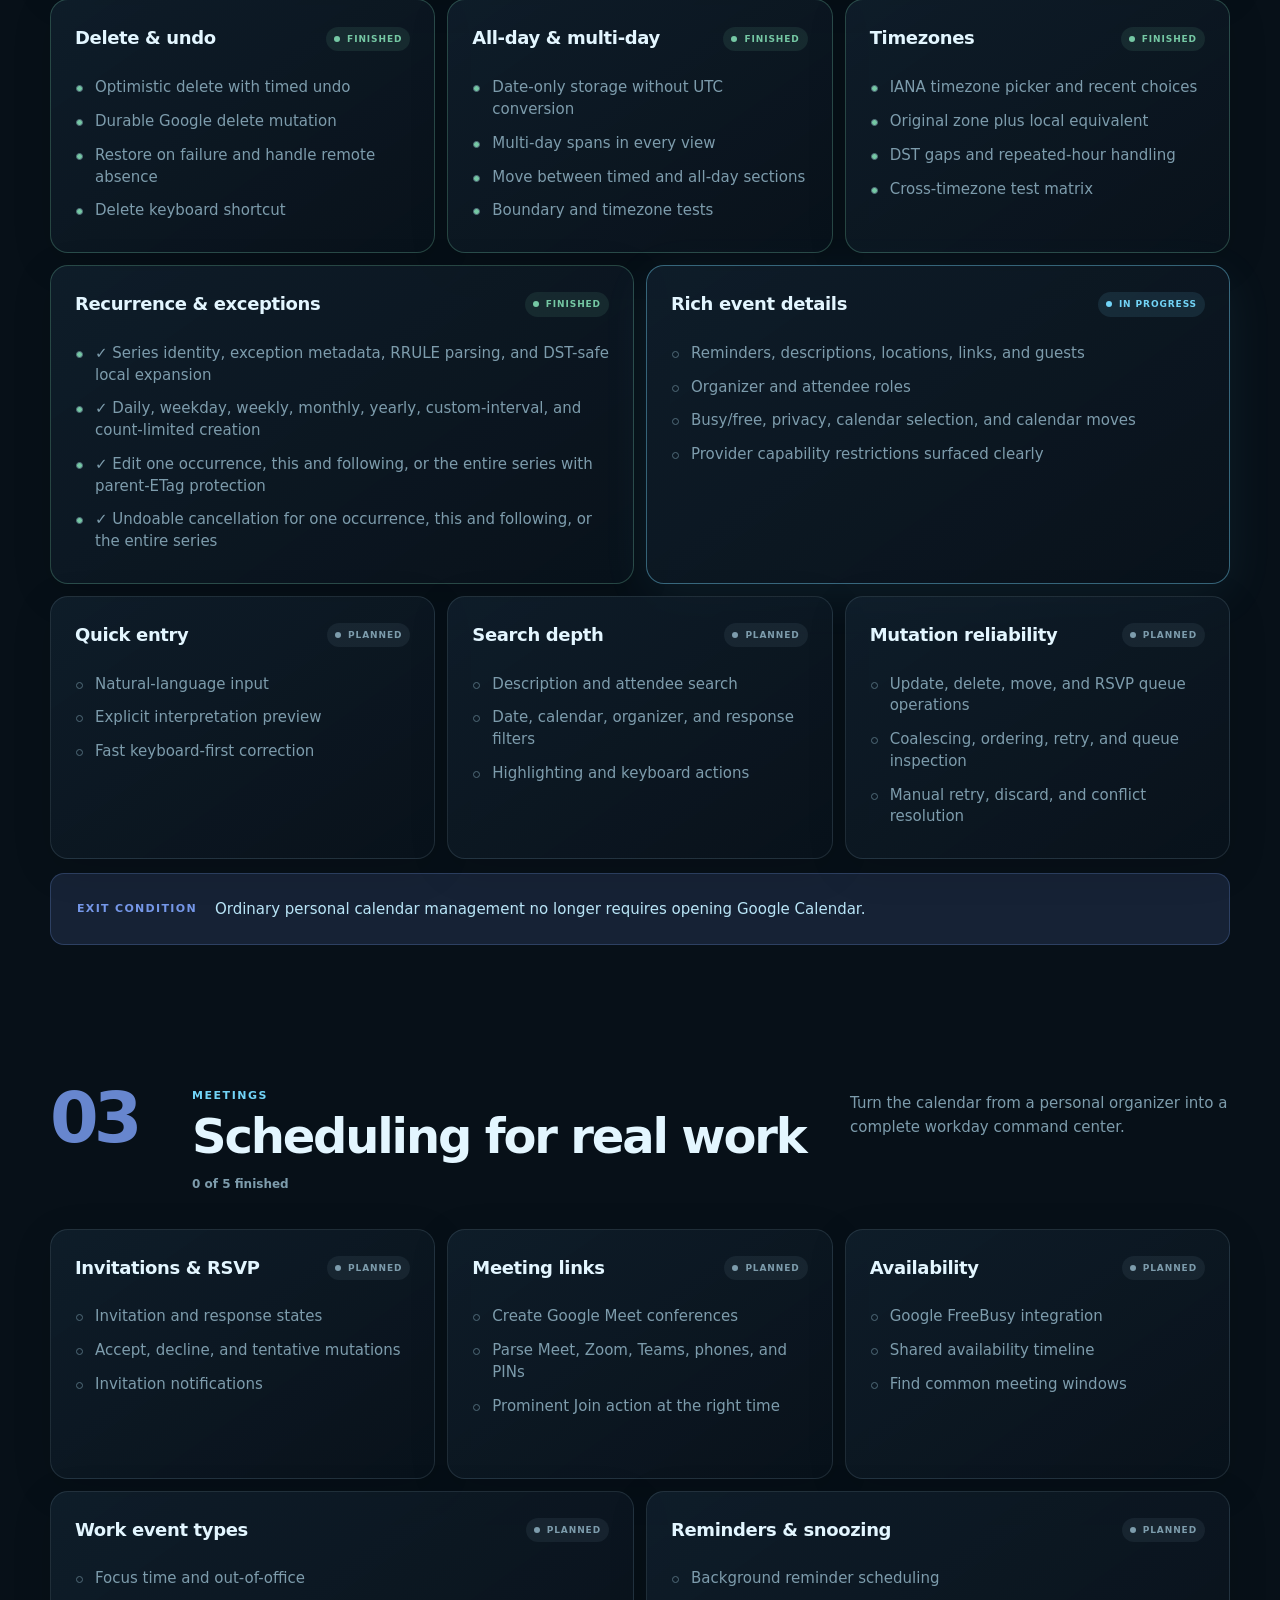
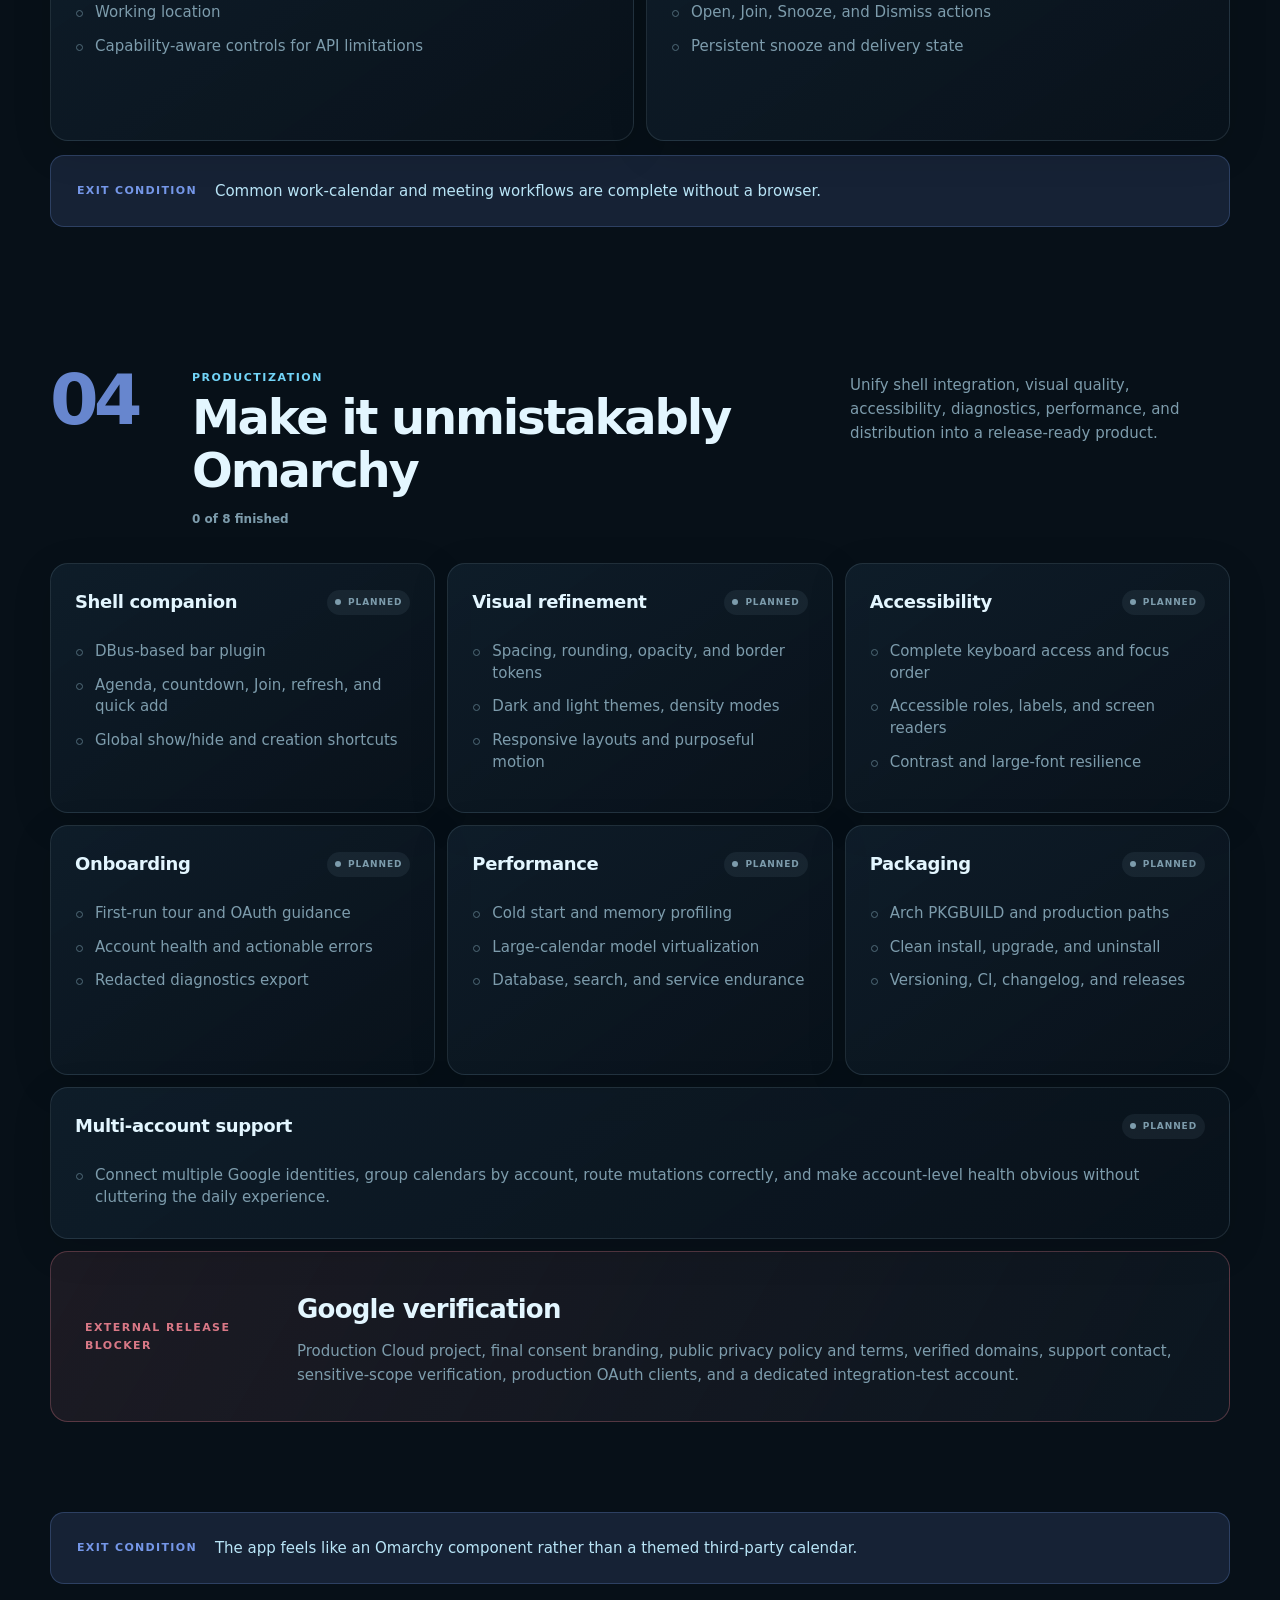
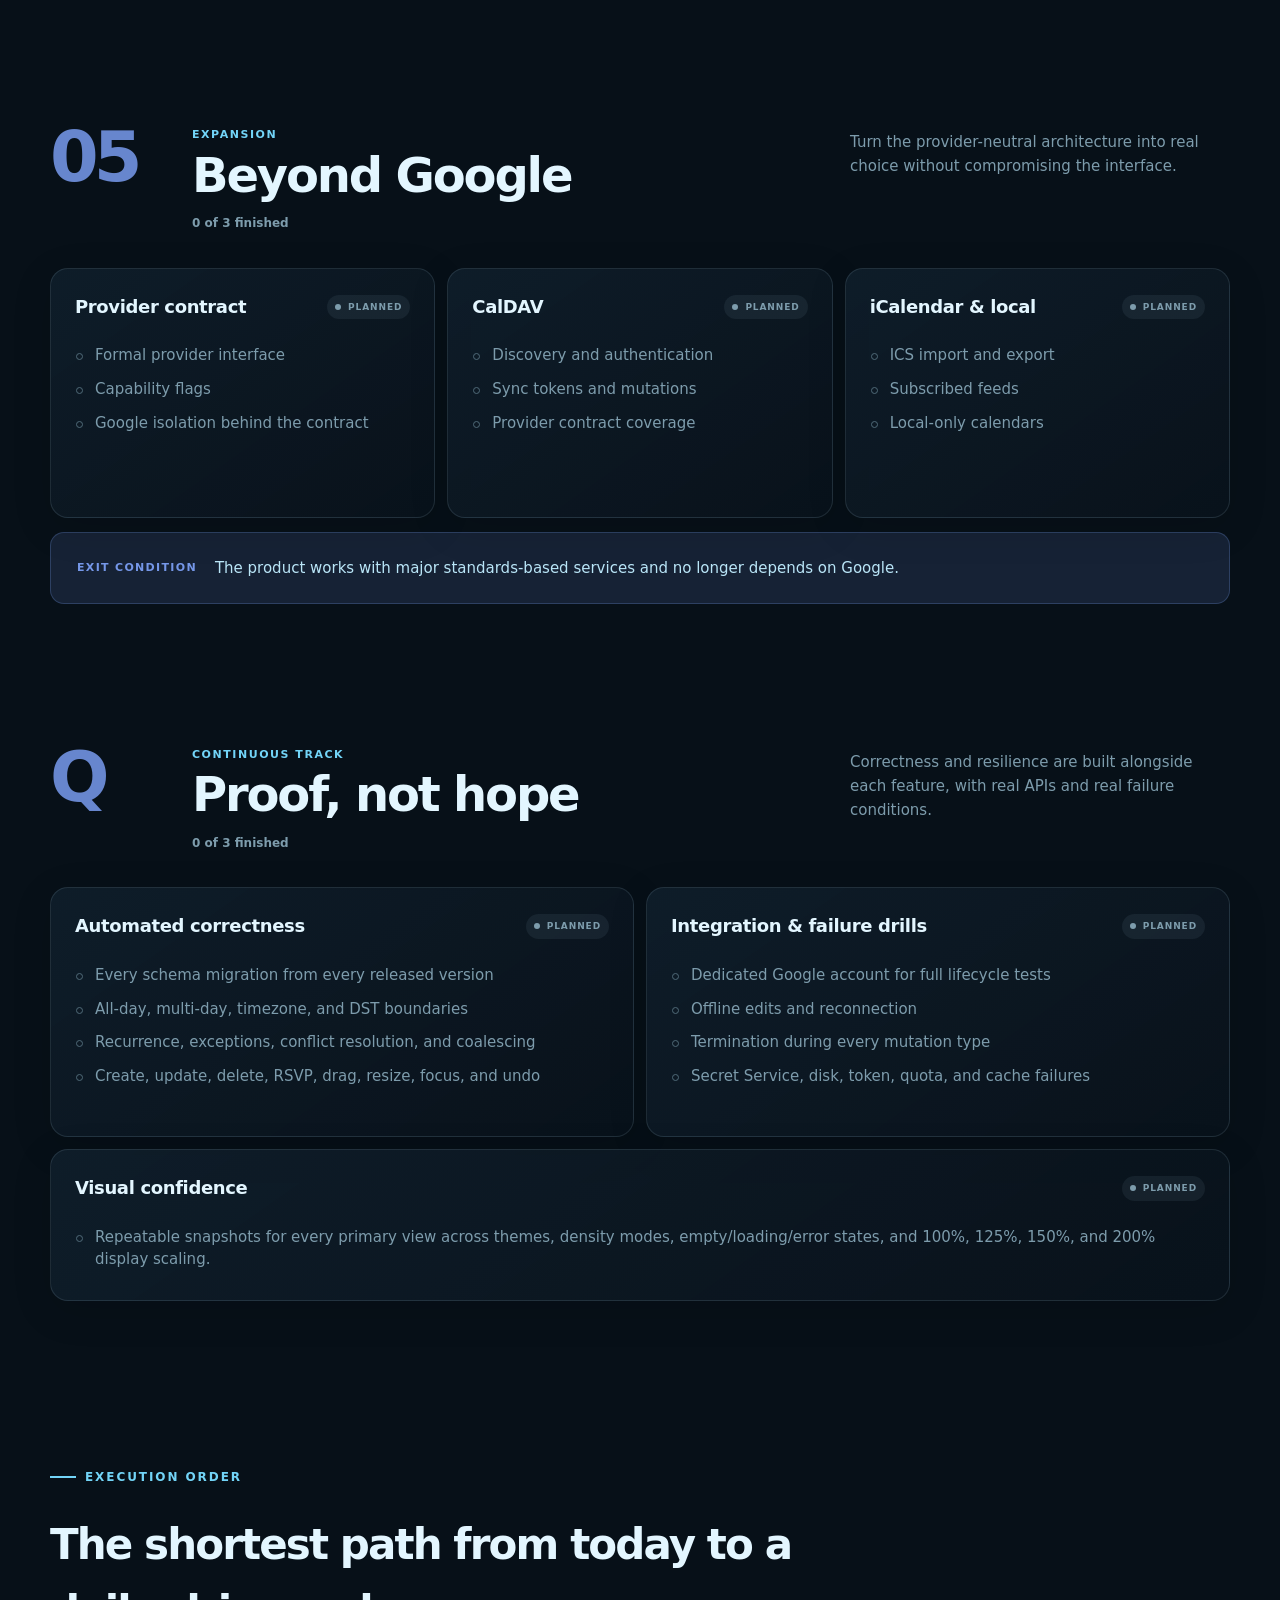
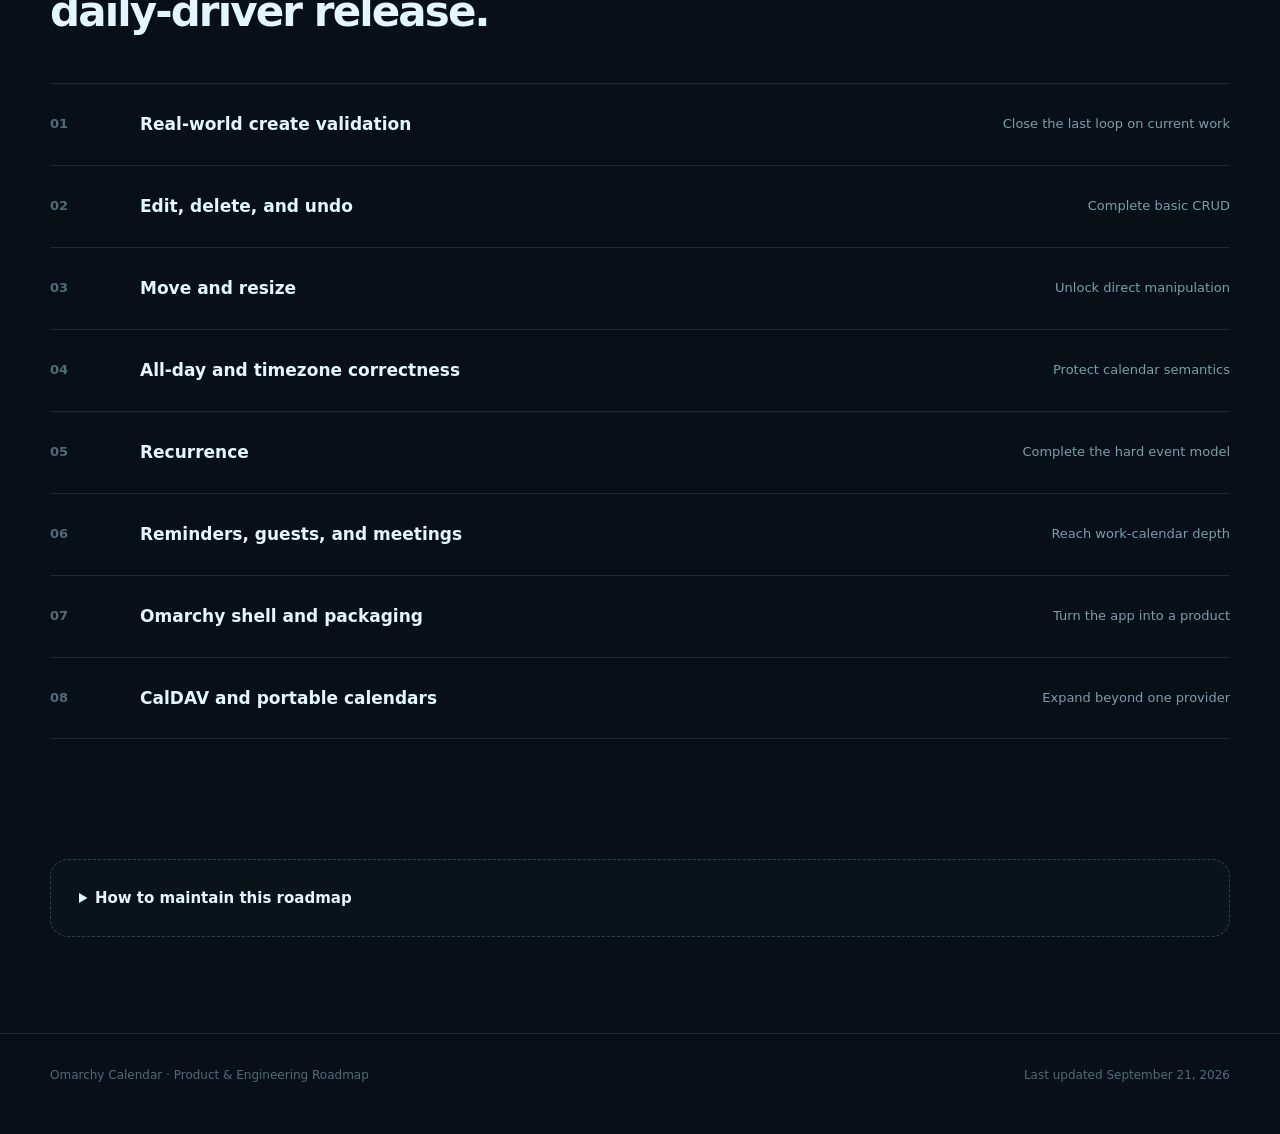
==== commit 8fef4712: "Complete recurring event management" ====
--- a/docs/roadmap.html
+++ b/docs/roadmap.html
@@ -489,7 +489,7 @@
         <h1>The road to a <span>truly native</span> calendar.</h1>
         <p class="lede">A living, public record of what is shipped, what is underway, and what comes next on the path to a complete native calendar for Omarchy.</p>
         <div class="hero-grid">
-          <div class="stat stat--current"><div class="stat__label">Current focus</div><div class="stat__value">Recurrence &amp; exceptions</div><div class="stat__note">Build dependable recurring series, exceptions, and scope-aware editing</div></div>
+          <div class="stat stat--current"><div class="stat__label">Current focus</div><div class="stat__value">Rich event details</div><div class="stat__note">Add reminders, guests, organizer state, privacy, and calendar moves</div></div>
           <div class="stat"><div class="stat__label">Finished</div><div class="stat__value" data-count="done">—</div><div class="stat__note">Shipped deliverables</div></div>
           <div class="stat"><div class="stat__label">In progress</div><div class="stat__value" data-count="active">—</div><div class="stat__note">Active deliverables</div></div>
           <div class="stat"><div class="stat__label">Still unfinished</div><div class="stat__value" data-count="unfinished">—</div><div class="stat__note"><span data-count="percent">—</span>% of roadmap shipped</div><div class="progress-track" aria-hidden="true"><div class="progress-fill"></div></div></div>
@@ -527,7 +527,7 @@
       <div class="work-grid">
         <article class="work-card" data-roadmap-item data-status="done"><div class="work-card__top"><h3>Native application shell</h3></div><ul><li>Qt/QML day, week, month, and agenda views</li><li>Sidebar, inspector, navigation, and event cards</li><li>Wayland review and legible native window treatment</li></ul></article>
         <article class="work-card" data-roadmap-item data-status="done"><div class="work-card__top"><h3>Omarchy visual system</h3></div><ul><li>Live palette and font-token loading</li><li>Automatic theme file watching</li><li>Themed event composer controls</li></ul></article>
-        <article class="work-card" data-roadmap-item data-status="done"><div class="work-card__top"><h3>Offline data foundation</h3></div><ul><li>SQLite WAL database and six schema generations</li><li>Transactional imports and integrity checks</li><li>Provider-neutral multi-account identities</li></ul></article>
+        <article class="work-card" data-roadmap-item data-status="done"><div class="work-card__top"><h3>Offline data foundation</h3></div><ul><li>SQLite WAL database and seven schema generations</li><li>Transactional imports and integrity checks</li><li>Provider-neutral multi-account identities</li></ul></article>
         <article class="work-card" data-roadmap-item data-status="done"><div class="work-card__top"><h3>Desktop experience</h3></div><ul><li>Calendar navigation and current-time indicators</li><li>45-day agenda and local search</li><li>Visibility controls and overlapping-event layout</li></ul></article>
         <article class="work-card" data-roadmap-item data-status="done"><div class="work-card__top"><h3>Keyboard navigation</h3></div><ul><li>Focus cursors in every primary view</li><li>Arrow, J/K, Enter, Today, view, and search shortcuts</li><li>Automatic scrolling to selected events</li></ul></article>
         <article class="work-card" data-roadmap-item data-status="done"><div class="work-card__top"><h3>Google accounts &amp; OAuth</h3></div><ul><li>Desktop PKCE flow with loopback callback</li><li>Secret Service refresh-token storage</li><li>Account settings, removal, and editing-scope upgrade</li></ul></article>
@@ -560,8 +560,8 @@
         <article class="work-card" data-roadmap-item data-status="done"><div class="work-card__top"><h3>Delete &amp; undo</h3></div><ul><li>Optimistic delete with timed undo</li><li>Durable Google delete mutation</li><li>Restore on failure and handle remote absence</li><li>Delete keyboard shortcut</li></ul></article>
         <article class="work-card" data-roadmap-item data-status="done"><div class="work-card__top"><h3>All-day &amp; multi-day</h3></div><ul><li>Date-only storage without UTC conversion</li><li>Multi-day spans in every view</li><li>Move between timed and all-day sections</li><li>Boundary and timezone tests</li></ul></article>
         <article class="work-card" data-roadmap-item data-status="done"><div class="work-card__top"><h3>Timezones</h3></div><ul><li>IANA timezone picker and recent choices</li><li>Original zone plus local equivalent</li><li>DST gaps and repeated-hour handling</li><li>Cross-timezone test matrix</li></ul></article>
-        <article class="work-card work-card--wide" data-roadmap-item data-status="active"><div class="work-card__top"><h3>Recurrence &amp; exceptions</h3></div><ul><li>RRULE storage, parsing, and local expansion</li><li>Daily, weekly, monthly, yearly, weekday, and custom rules</li><li>Edit one, this-and-future, or the entire series</li><li>Moved exceptions, cancellations, and DST-safe expansion</li></ul></article>
-        <article class="work-card work-card--wide" data-roadmap-item data-status="planned"><div class="work-card__top"><h3>Rich event details</h3></div><ul><li>Reminders, descriptions, locations, links, and guests</li><li>Organizer and attendee roles</li><li>Busy/free, privacy, calendar selection, and calendar moves</li><li>Provider capability restrictions surfaced clearly</li></ul></article>
+        <article class="work-card work-card--wide" data-roadmap-item data-status="done"><div class="work-card__top"><h3>Recurrence &amp; exceptions</h3></div><ul><li>✓ Series identity, exception metadata, RRULE parsing, and DST-safe local expansion</li><li>✓ Daily, weekday, weekly, monthly, yearly, custom-interval, and count-limited creation</li><li>✓ Edit one occurrence, this and following, or the entire series with parent-ETag protection</li><li>✓ Undoable cancellation for one occurrence, this and following, or the entire series</li></ul></article>
+        <article class="work-card work-card--wide" data-roadmap-item data-status="active"><div class="work-card__top"><h3>Rich event details</h3></div><ul><li>Reminders, descriptions, locations, links, and guests</li><li>Organizer and attendee roles</li><li>Busy/free, privacy, calendar selection, and calendar moves</li><li>Provider capability restrictions surfaced clearly</li></ul></article>
         <article class="work-card" data-roadmap-item data-status="planned"><div class="work-card__top"><h3>Quick entry</h3></div><ul><li>Natural-language input</li><li>Explicit interpretation preview</li><li>Fast keyboard-first correction</li></ul></article>
         <article class="work-card" data-roadmap-item data-status="planned"><div class="work-card__top"><h3>Search depth</h3></div><ul><li>Description and attendee search</li><li>Date, calendar, organizer, and response filters</li><li>Highlighting and keyboard actions</li></ul></article>
         <article class="work-card" data-roadmap-item data-status="planned"><div class="work-card__top"><h3>Mutation reliability</h3></div><ul><li>Update, delete, move, and RSVP queue operations</li><li>Coalescing, ordering, retry, and queue inspection</li><li>Manual retry, discard, and conflict resolution</li></ul></article>
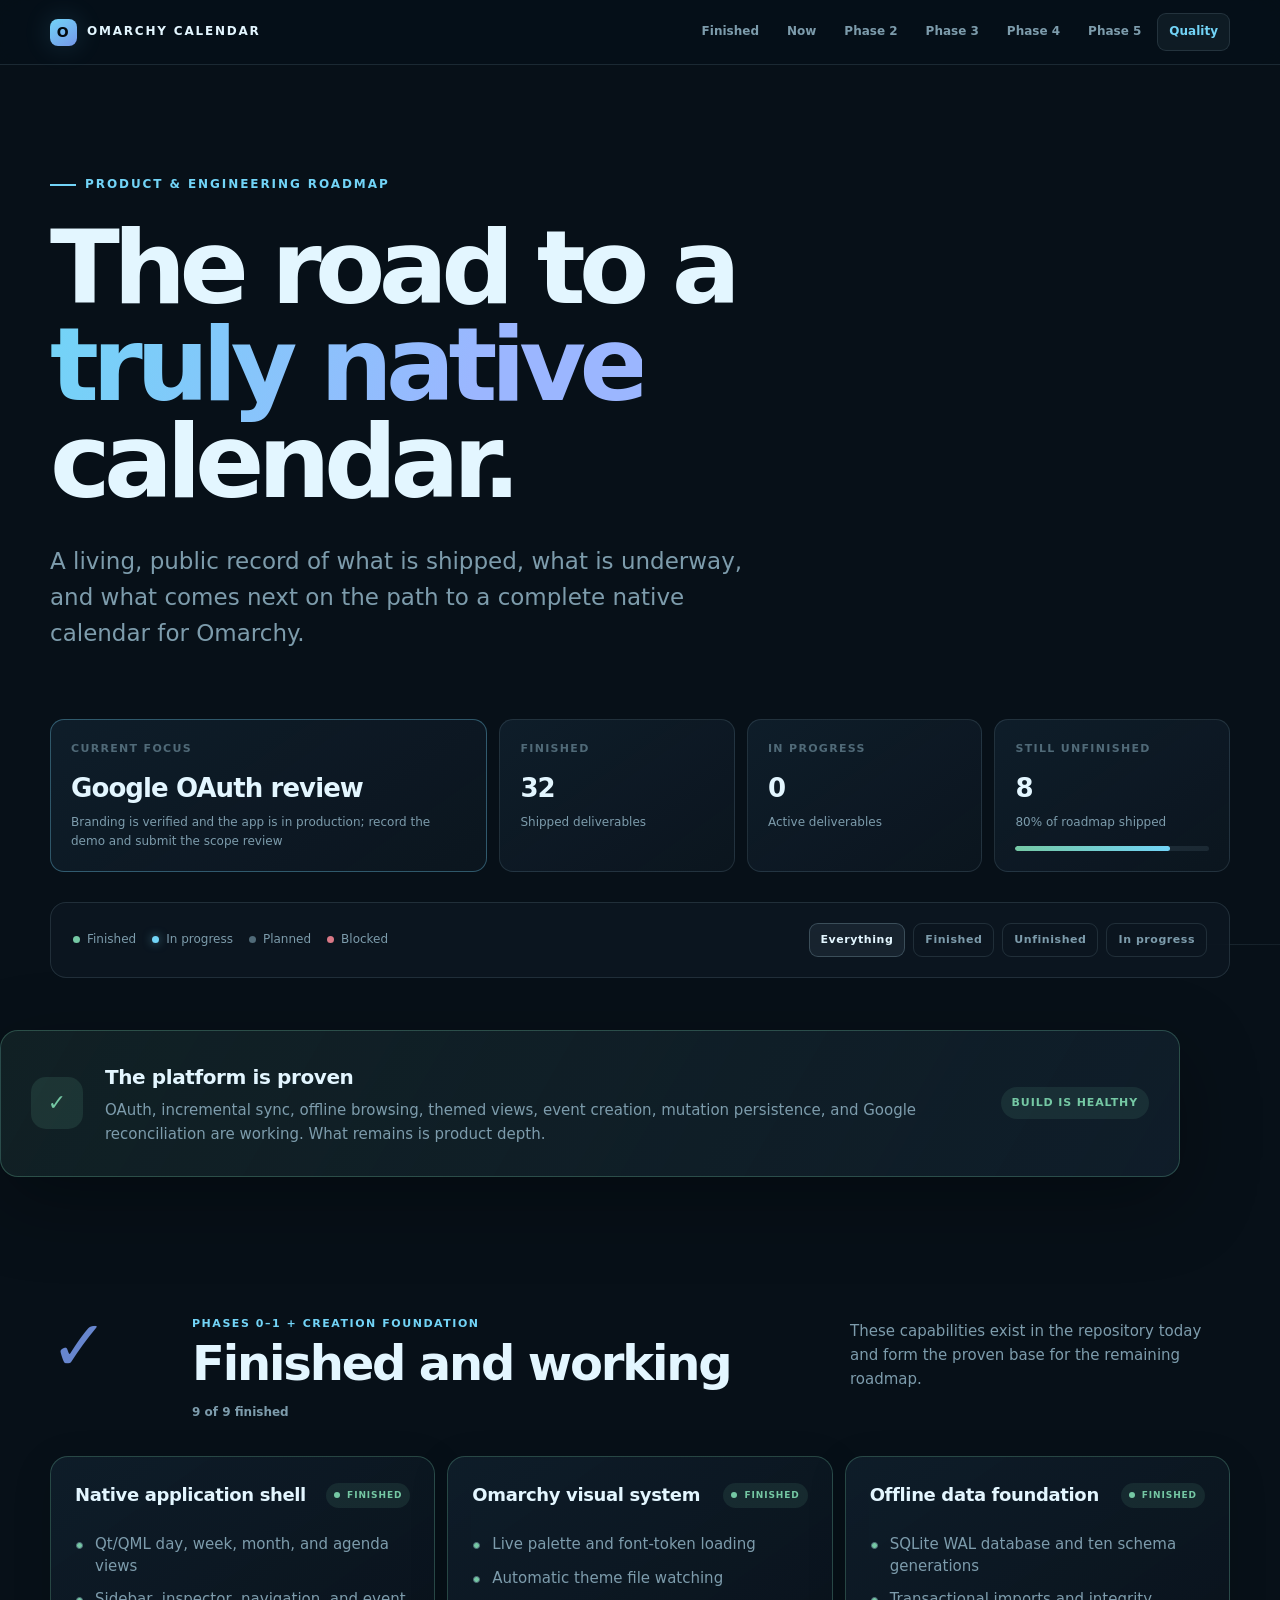
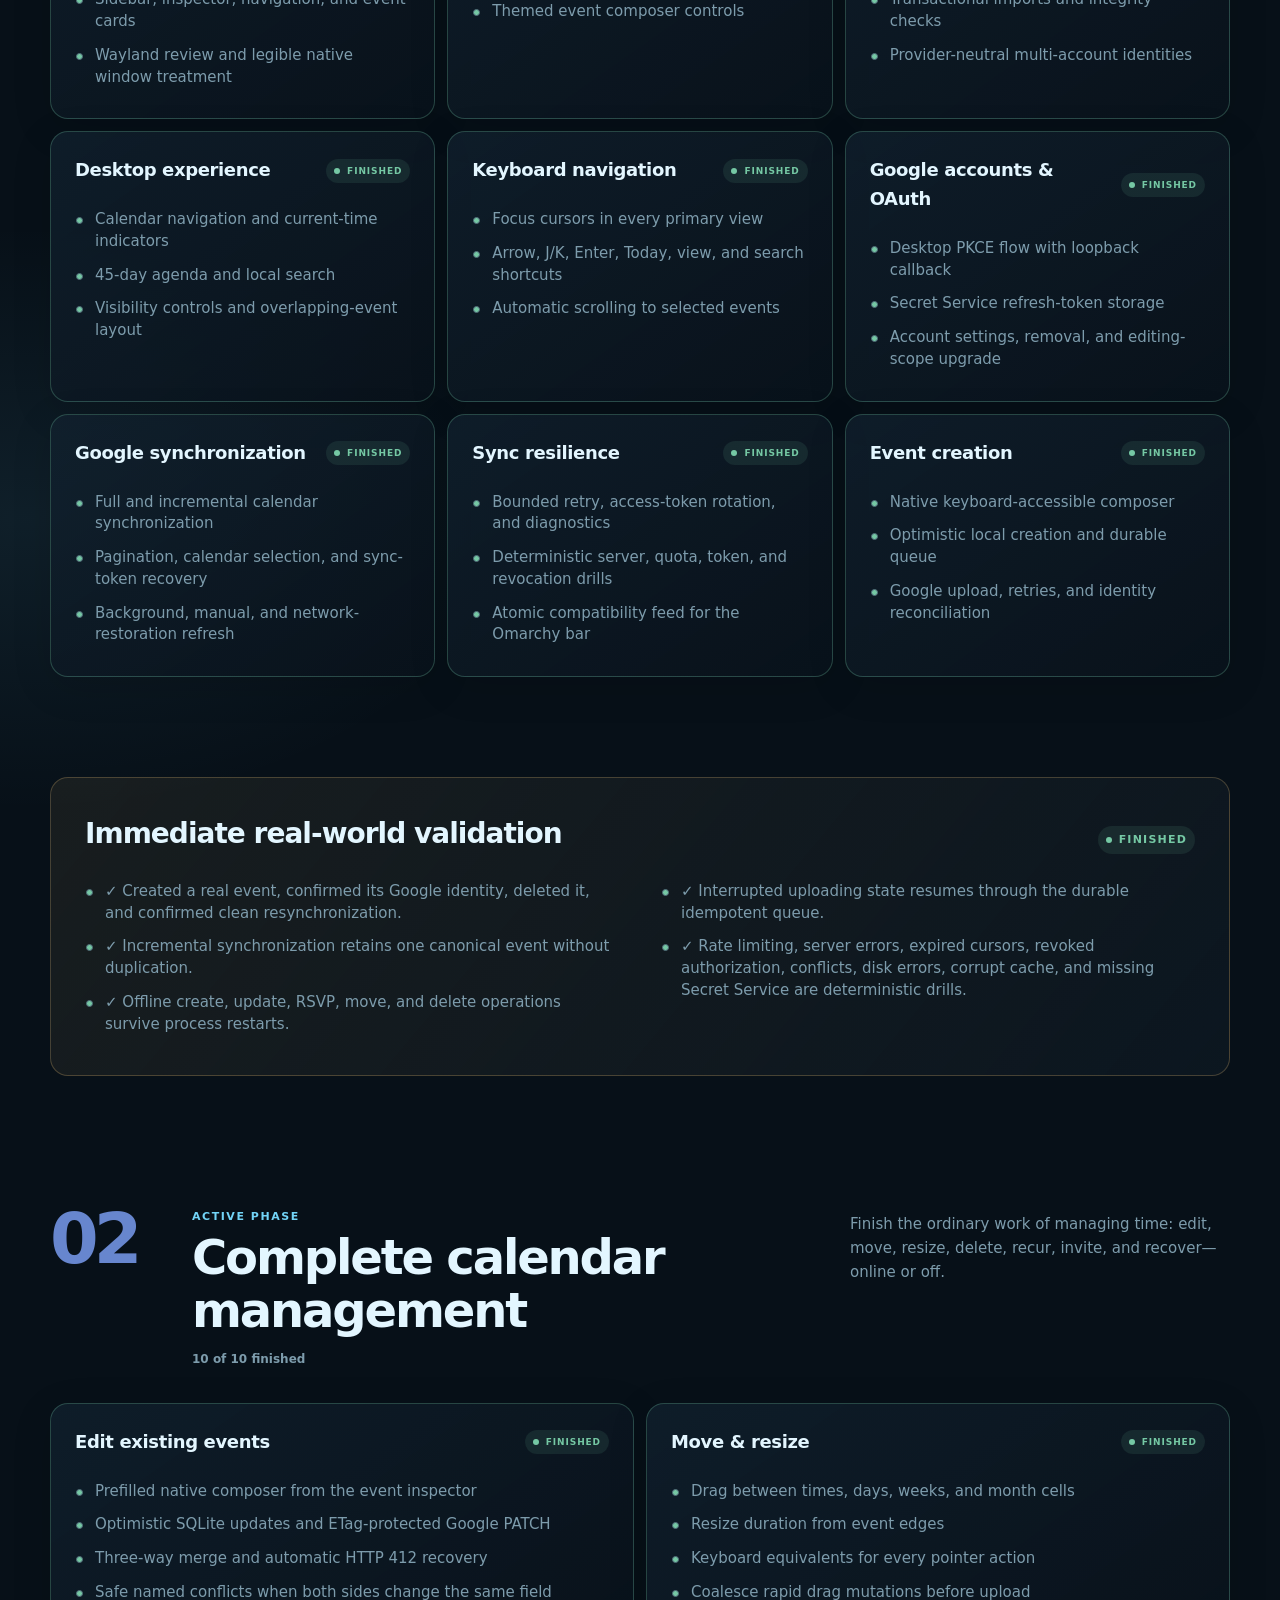
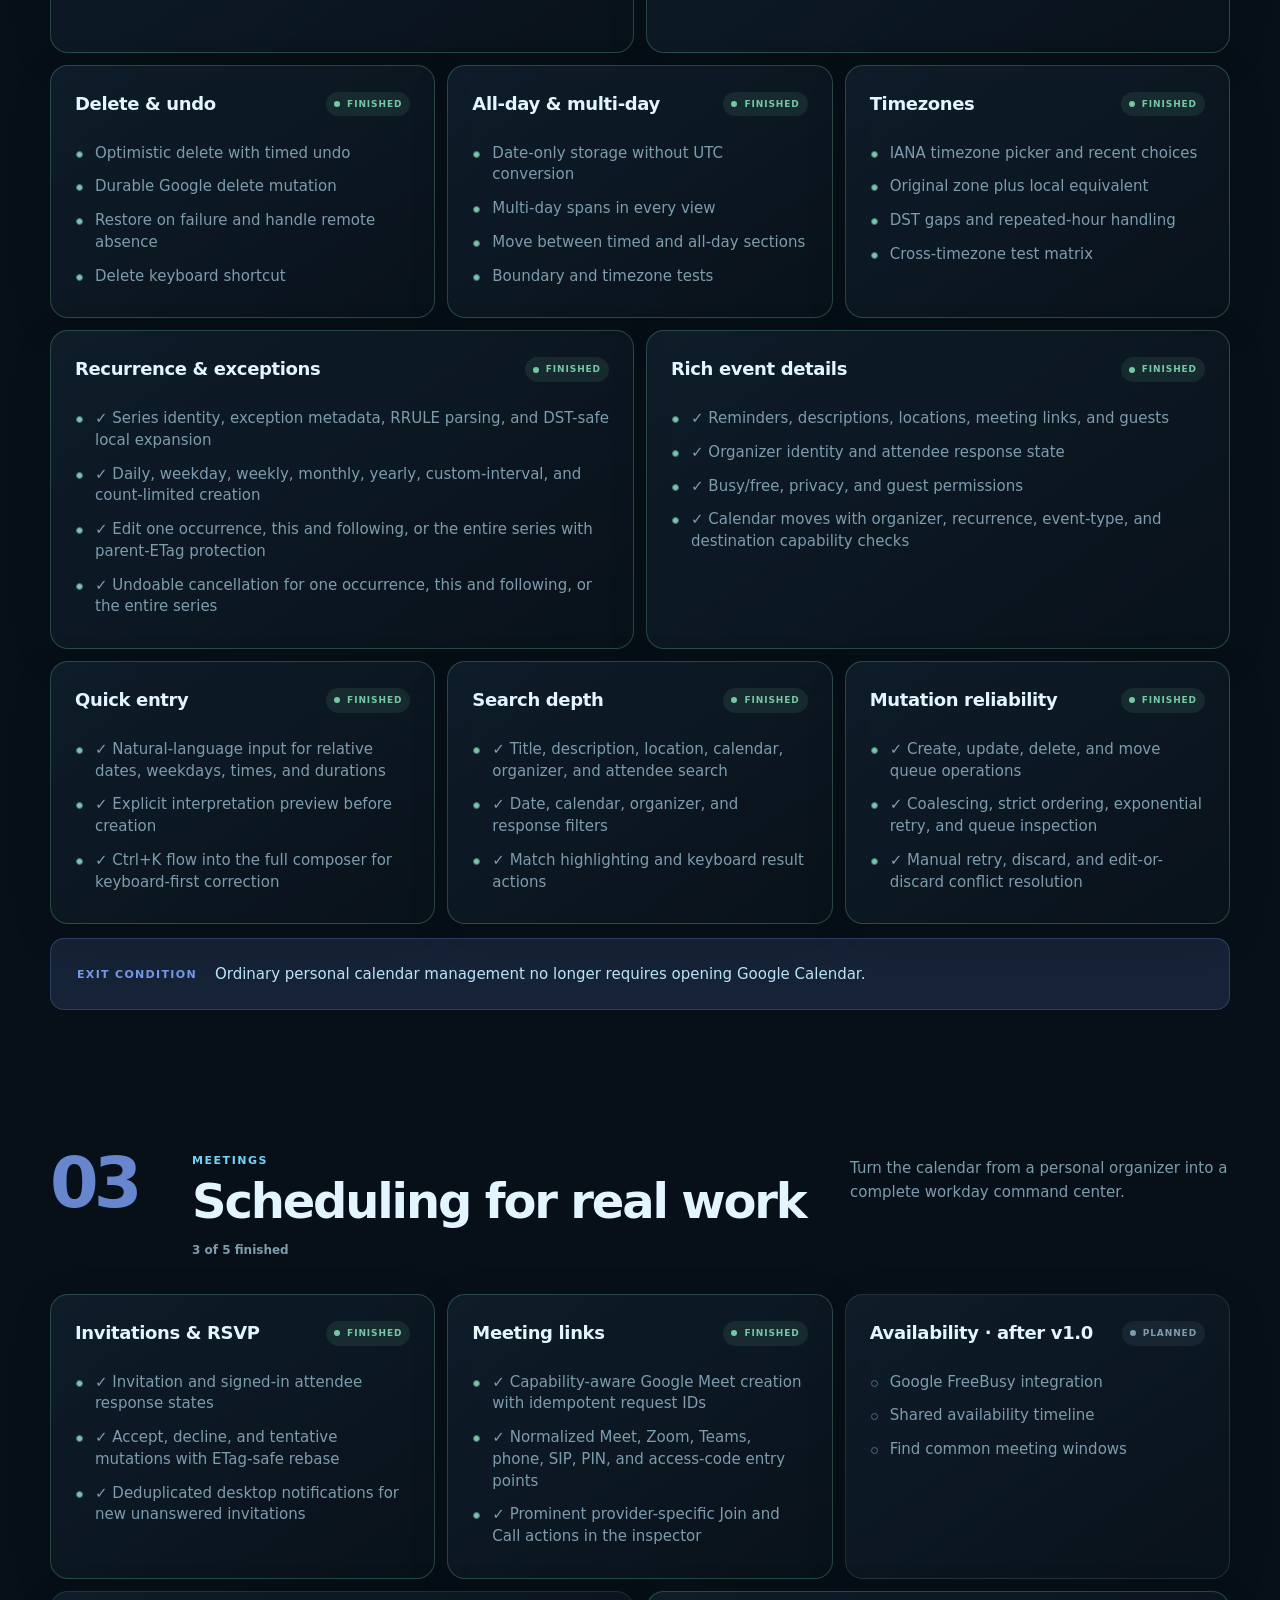
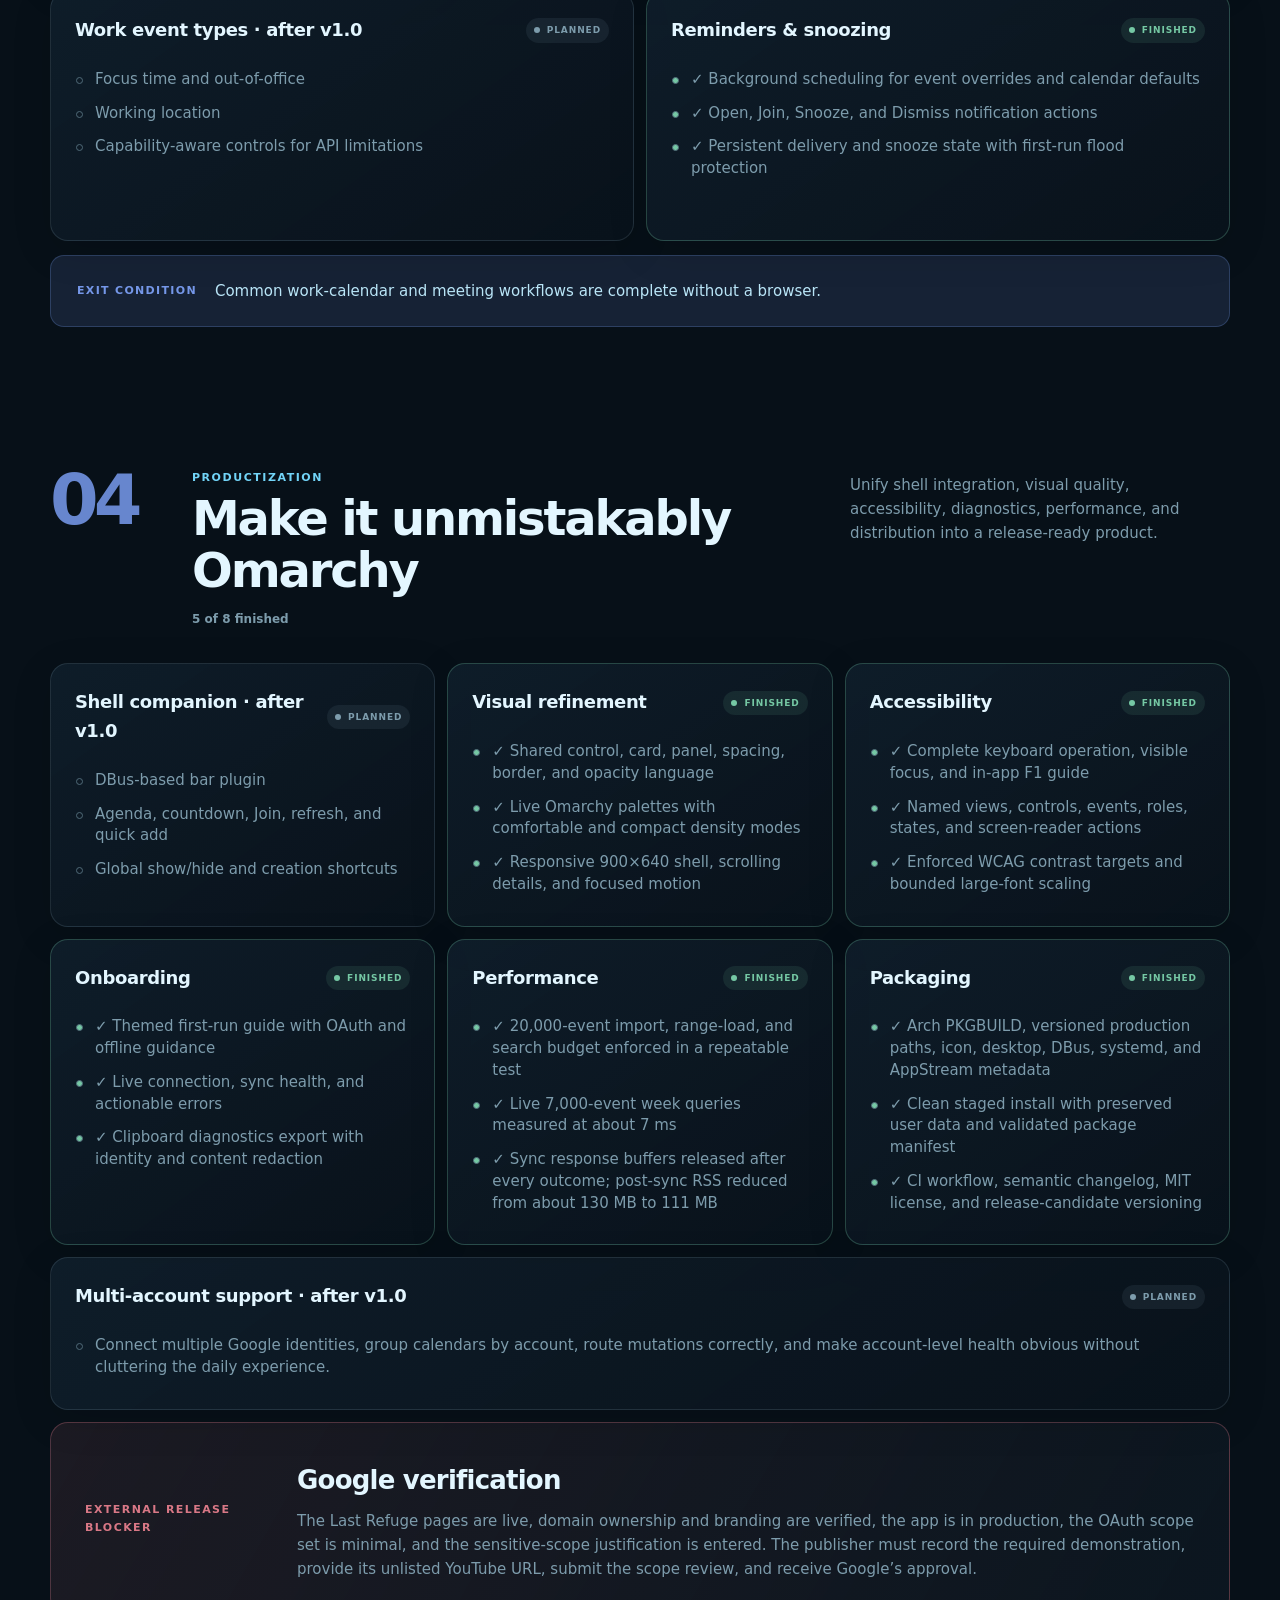
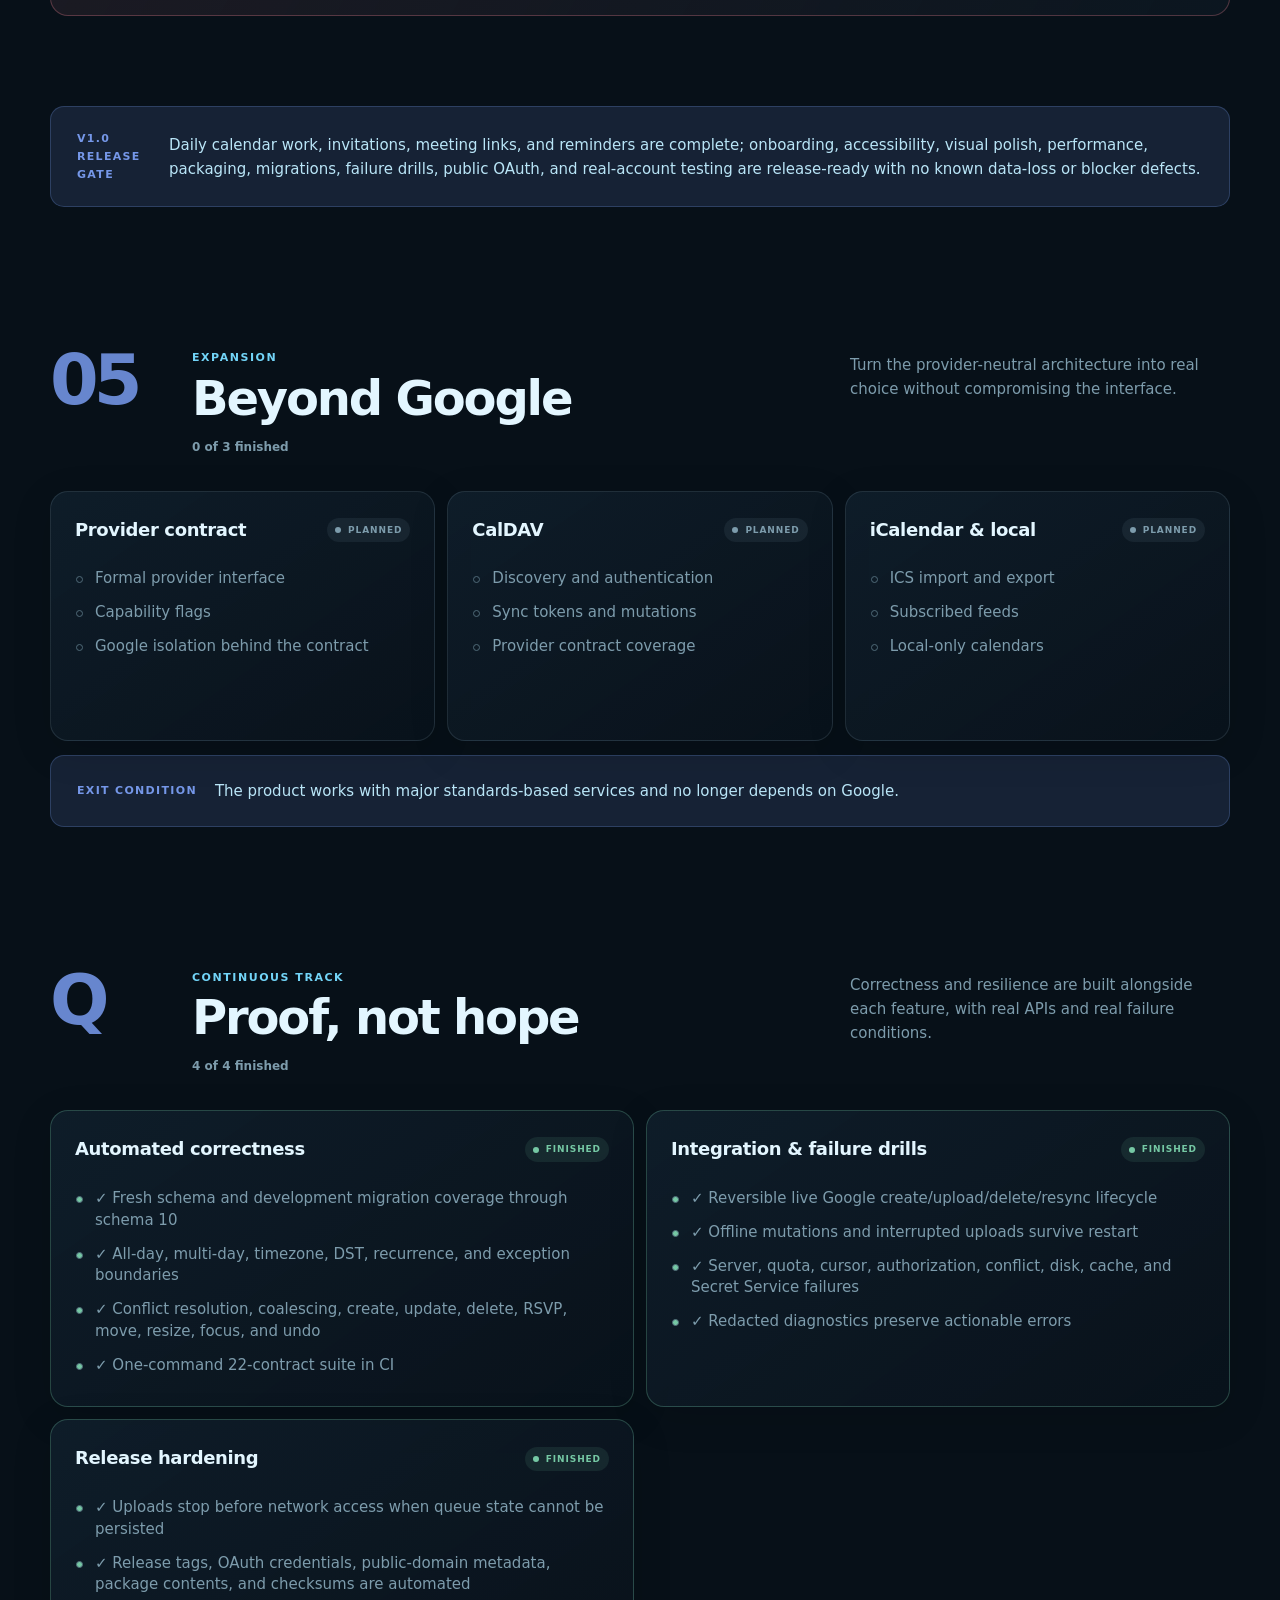
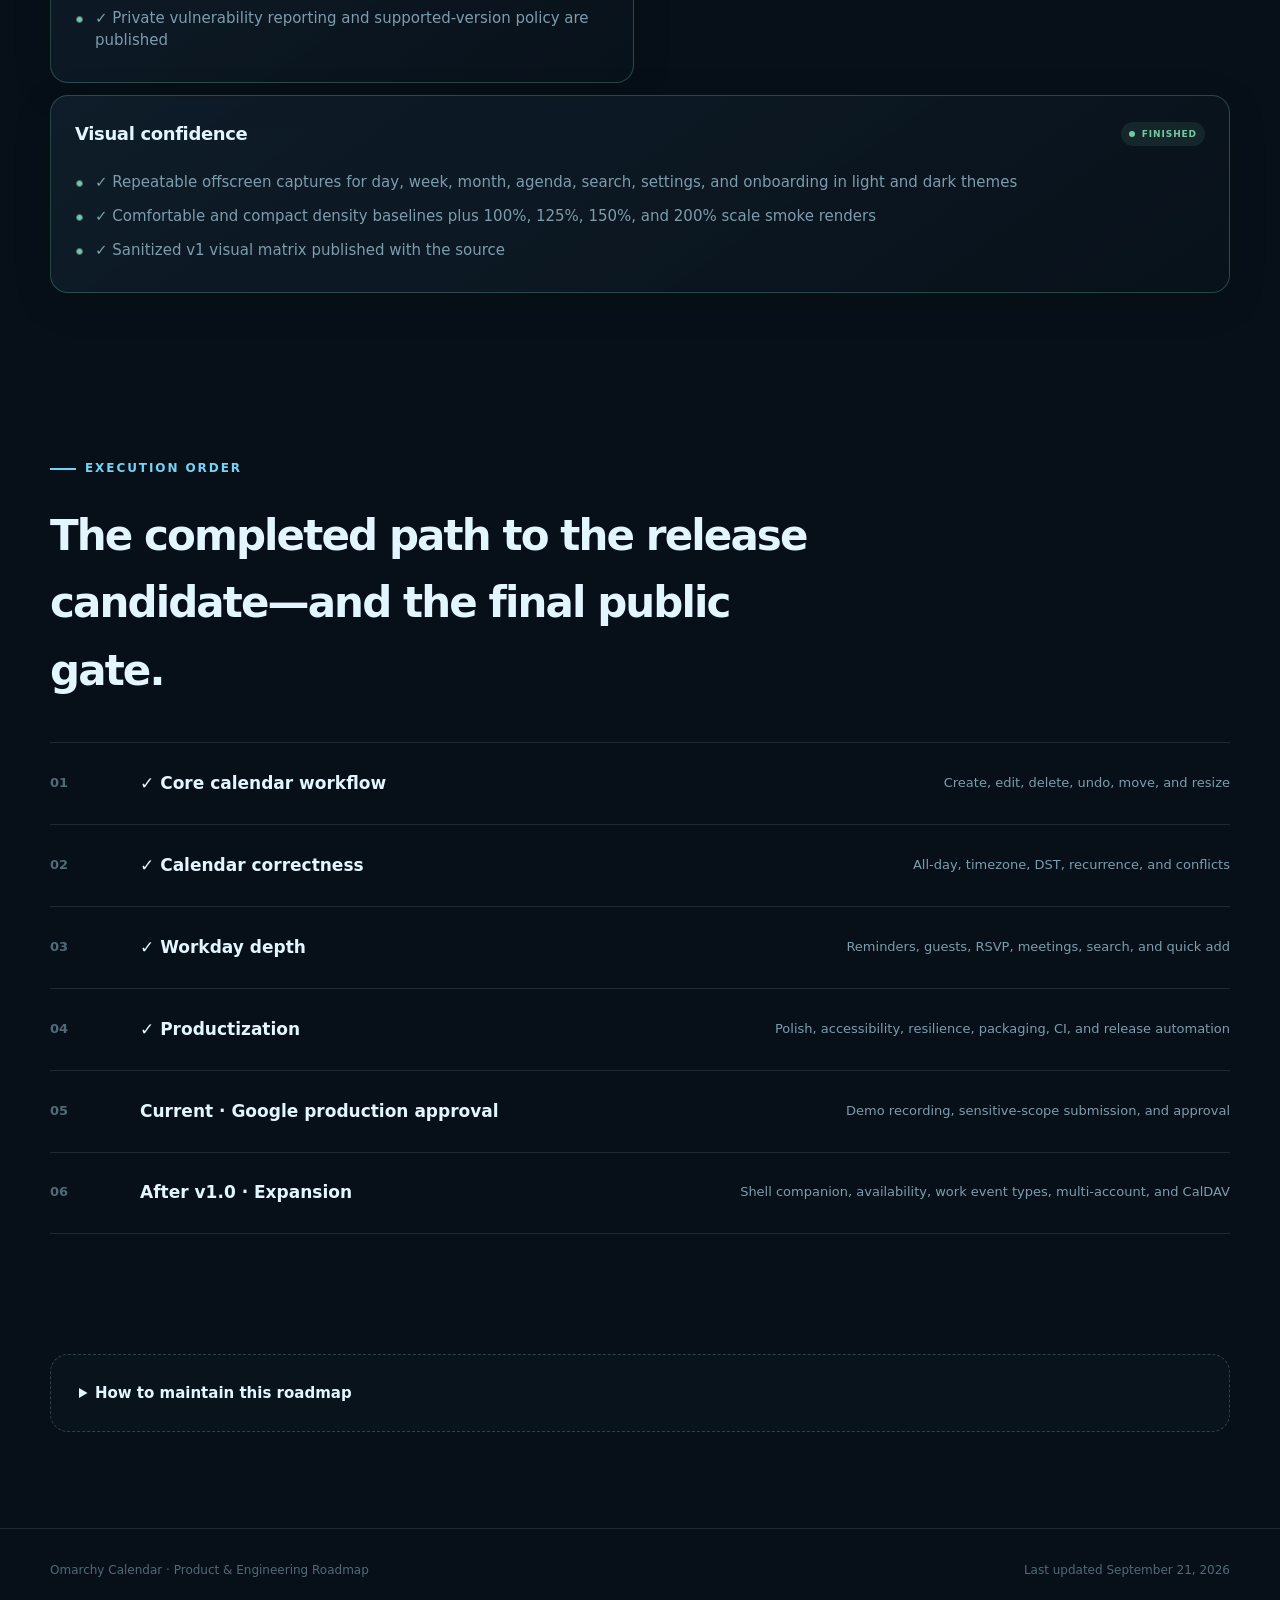
==== commit a456742f: "Complete v1 release readiness and settings navigation" ====
--- a/docs/roadmap.html
+++ b/docs/roadmap.html
@@ -489,7 +489,7 @@
         <h1>The road to a <span>truly native</span> calendar.</h1>
         <p class="lede">A living, public record of what is shipped, what is underway, and what comes next on the path to a complete native calendar for Omarchy.</p>
         <div class="hero-grid">
-          <div class="stat stat--current"><div class="stat__label">Current focus</div><div class="stat__value">Rich event details</div><div class="stat__note">Add reminders, guests, organizer state, privacy, and calendar moves</div></div>
+          <div class="stat stat--current"><div class="stat__label">Current focus</div><div class="stat__value">Google OAuth review</div><div class="stat__note">Branding is verified and the app is in production; record the demo and submit the scope review</div></div>
           <div class="stat"><div class="stat__label">Finished</div><div class="stat__value" data-count="done">—</div><div class="stat__note">Shipped deliverables</div></div>
           <div class="stat"><div class="stat__label">In progress</div><div class="stat__value" data-count="active">—</div><div class="stat__note">Active deliverables</div></div>
           <div class="stat"><div class="stat__label">Still unfinished</div><div class="stat__value" data-count="unfinished">—</div><div class="stat__note"><span data-count="percent">—</span>% of roadmap shipped</div><div class="progress-track" aria-hidden="true"><div class="progress-fill"></div></div></div>
@@ -527,7 +527,7 @@
       <div class="work-grid">
         <article class="work-card" data-roadmap-item data-status="done"><div class="work-card__top"><h3>Native application shell</h3></div><ul><li>Qt/QML day, week, month, and agenda views</li><li>Sidebar, inspector, navigation, and event cards</li><li>Wayland review and legible native window treatment</li></ul></article>
         <article class="work-card" data-roadmap-item data-status="done"><div class="work-card__top"><h3>Omarchy visual system</h3></div><ul><li>Live palette and font-token loading</li><li>Automatic theme file watching</li><li>Themed event composer controls</li></ul></article>
-        <article class="work-card" data-roadmap-item data-status="done"><div class="work-card__top"><h3>Offline data foundation</h3></div><ul><li>SQLite WAL database and seven schema generations</li><li>Transactional imports and integrity checks</li><li>Provider-neutral multi-account identities</li></ul></article>
+        <article class="work-card" data-roadmap-item data-status="done"><div class="work-card__top"><h3>Offline data foundation</h3></div><ul><li>SQLite WAL database and ten schema generations</li><li>Transactional imports and integrity checks</li><li>Provider-neutral multi-account identities</li></ul></article>
         <article class="work-card" data-roadmap-item data-status="done"><div class="work-card__top"><h3>Desktop experience</h3></div><ul><li>Calendar navigation and current-time indicators</li><li>45-day agenda and local search</li><li>Visibility controls and overlapping-event layout</li></ul></article>
         <article class="work-card" data-roadmap-item data-status="done"><div class="work-card__top"><h3>Keyboard navigation</h3></div><ul><li>Focus cursors in every primary view</li><li>Arrow, J/K, Enter, Today, view, and search shortcuts</li><li>Automatic scrolling to selected events</li></ul></article>
         <article class="work-card" data-roadmap-item data-status="done"><div class="work-card__top"><h3>Google accounts &amp; OAuth</h3></div><ul><li>Desktop PKCE flow with loopback callback</li><li>Secret Service refresh-token storage</li><li>Account settings, removal, and editing-scope upgrade</li></ul></article>
@@ -537,14 +537,14 @@
       </div>
     </section>
 
-    <section id="validate" class="wrap validation" data-roadmap-item data-status="active">
+    <section id="validate" class="wrap validation" data-roadmap-item data-status="done">
       <div class="validation__head"><h2>Immediate real-world validation</h2></div>
       <ul class="checklist">
-        <li>Create one real event and confirm it appears in Google Calendar.</li>
-        <li>Confirm incremental sync returns the same event without duplication.</li>
-        <li>Create while offline, reconnect, and observe automatic upload.</li>
-        <li>Terminate the service mid-upload and verify idempotent recovery.</li>
-        <li>Exercise rate limiting and revoked authorization for mutations.</li>
+        <li>✓ Created a real event, confirmed its Google identity, deleted it, and confirmed clean resynchronization.</li>
+        <li>✓ Incremental synchronization retains one canonical event without duplication.</li>
+        <li>✓ Offline create, update, RSVP, move, and delete operations survive process restarts.</li>
+        <li>✓ Interrupted uploading state resumes through the durable idempotent queue.</li>
+        <li>✓ Rate limiting, server errors, expired cursors, revoked authorization, conflicts, disk errors, corrupt cache, and missing Secret Service are deterministic drills.</li>
       </ul>
     </section>
 
@@ -561,10 +561,10 @@
         <article class="work-card" data-roadmap-item data-status="done"><div class="work-card__top"><h3>All-day &amp; multi-day</h3></div><ul><li>Date-only storage without UTC conversion</li><li>Multi-day spans in every view</li><li>Move between timed and all-day sections</li><li>Boundary and timezone tests</li></ul></article>
         <article class="work-card" data-roadmap-item data-status="done"><div class="work-card__top"><h3>Timezones</h3></div><ul><li>IANA timezone picker and recent choices</li><li>Original zone plus local equivalent</li><li>DST gaps and repeated-hour handling</li><li>Cross-timezone test matrix</li></ul></article>
         <article class="work-card work-card--wide" data-roadmap-item data-status="done"><div class="work-card__top"><h3>Recurrence &amp; exceptions</h3></div><ul><li>✓ Series identity, exception metadata, RRULE parsing, and DST-safe local expansion</li><li>✓ Daily, weekday, weekly, monthly, yearly, custom-interval, and count-limited creation</li><li>✓ Edit one occurrence, this and following, or the entire series with parent-ETag protection</li><li>✓ Undoable cancellation for one occurrence, this and following, or the entire series</li></ul></article>
-        <article class="work-card work-card--wide" data-roadmap-item data-status="active"><div class="work-card__top"><h3>Rich event details</h3></div><ul><li>Reminders, descriptions, locations, links, and guests</li><li>Organizer and attendee roles</li><li>Busy/free, privacy, calendar selection, and calendar moves</li><li>Provider capability restrictions surfaced clearly</li></ul></article>
-        <article class="work-card" data-roadmap-item data-status="planned"><div class="work-card__top"><h3>Quick entry</h3></div><ul><li>Natural-language input</li><li>Explicit interpretation preview</li><li>Fast keyboard-first correction</li></ul></article>
-        <article class="work-card" data-roadmap-item data-status="planned"><div class="work-card__top"><h3>Search depth</h3></div><ul><li>Description and attendee search</li><li>Date, calendar, organizer, and response filters</li><li>Highlighting and keyboard actions</li></ul></article>
-        <article class="work-card" data-roadmap-item data-status="planned"><div class="work-card__top"><h3>Mutation reliability</h3></div><ul><li>Update, delete, move, and RSVP queue operations</li><li>Coalescing, ordering, retry, and queue inspection</li><li>Manual retry, discard, and conflict resolution</li></ul></article>
+        <article class="work-card work-card--wide" data-roadmap-item data-status="done"><div class="work-card__top"><h3>Rich event details</h3></div><ul><li>✓ Reminders, descriptions, locations, meeting links, and guests</li><li>✓ Organizer identity and attendee response state</li><li>✓ Busy/free, privacy, and guest permissions</li><li>✓ Calendar moves with organizer, recurrence, event-type, and destination capability checks</li></ul></article>
+        <article class="work-card" data-roadmap-item data-status="done"><div class="work-card__top"><h3>Quick entry</h3></div><ul><li>✓ Natural-language input for relative dates, weekdays, times, and durations</li><li>✓ Explicit interpretation preview before creation</li><li>✓ Ctrl+K flow into the full composer for keyboard-first correction</li></ul></article>
+        <article class="work-card" data-roadmap-item data-status="done"><div class="work-card__top"><h3>Search depth</h3></div><ul><li>✓ Title, description, location, calendar, organizer, and attendee search</li><li>✓ Date, calendar, organizer, and response filters</li><li>✓ Match highlighting and keyboard result actions</li></ul></article>
+        <article class="work-card" data-roadmap-item data-status="done"><div class="work-card__top"><h3>Mutation reliability</h3></div><ul><li>✓ Create, update, delete, and move queue operations</li><li>✓ Coalescing, strict ordering, exponential retry, and queue inspection</li><li>✓ Manual retry, discard, and edit-or-discard conflict resolution</li></ul></article>
       </div>
       <div class="exit"><strong>Exit condition</strong><span>Ordinary personal calendar management no longer requires opening Google Calendar.</span></div>
     </section>
@@ -576,11 +576,11 @@
         <p class="phase-summary">Turn the calendar from a personal organizer into a complete workday command center.</p>
       </header>
       <div class="work-grid">
-        <article class="work-card" data-roadmap-item data-status="planned"><div class="work-card__top"><h3>Invitations &amp; RSVP</h3></div><ul><li>Invitation and response states</li><li>Accept, decline, and tentative mutations</li><li>Invitation notifications</li></ul></article>
-        <article class="work-card" data-roadmap-item data-status="planned"><div class="work-card__top"><h3>Meeting links</h3></div><ul><li>Create Google Meet conferences</li><li>Parse Meet, Zoom, Teams, phones, and PINs</li><li>Prominent Join action at the right time</li></ul></article>
-        <article class="work-card" data-roadmap-item data-status="planned"><div class="work-card__top"><h3>Availability</h3></div><ul><li>Google FreeBusy integration</li><li>Shared availability timeline</li><li>Find common meeting windows</li></ul></article>
-        <article class="work-card work-card--wide" data-roadmap-item data-status="planned"><div class="work-card__top"><h3>Work event types</h3></div><ul><li>Focus time and out-of-office</li><li>Working location</li><li>Capability-aware controls for API limitations</li></ul></article>
-        <article class="work-card work-card--wide" data-roadmap-item data-status="planned"><div class="work-card__top"><h3>Reminders &amp; snoozing</h3></div><ul><li>Background reminder scheduling</li><li>Open, Join, Snooze, and Dismiss actions</li><li>Persistent snooze and delivery state</li></ul></article>
+        <article class="work-card" data-roadmap-item data-status="done"><div class="work-card__top"><h3>Invitations &amp; RSVP</h3></div><ul><li>✓ Invitation and signed-in attendee response states</li><li>✓ Accept, decline, and tentative mutations with ETag-safe rebase</li><li>✓ Deduplicated desktop notifications for new unanswered invitations</li></ul></article>
+        <article class="work-card" data-roadmap-item data-status="done"><div class="work-card__top"><h3>Meeting links</h3></div><ul><li>✓ Capability-aware Google Meet creation with idempotent request IDs</li><li>✓ Normalized Meet, Zoom, Teams, phone, SIP, PIN, and access-code entry points</li><li>✓ Prominent provider-specific Join and Call actions in the inspector</li></ul></article>
+        <article class="work-card" data-roadmap-item data-status="planned"><div class="work-card__top"><h3>Availability · after v1.0</h3></div><ul><li>Google FreeBusy integration</li><li>Shared availability timeline</li><li>Find common meeting windows</li></ul></article>
+        <article class="work-card work-card--wide" data-roadmap-item data-status="planned"><div class="work-card__top"><h3>Work event types · after v1.0</h3></div><ul><li>Focus time and out-of-office</li><li>Working location</li><li>Capability-aware controls for API limitations</li></ul></article>
+        <article class="work-card work-card--wide" data-roadmap-item data-status="done"><div class="work-card__top"><h3>Reminders &amp; snoozing</h3></div><ul><li>✓ Background scheduling for event overrides and calendar defaults</li><li>✓ Open, Join, Snooze, and Dismiss notification actions</li><li>✓ Persistent delivery and snooze state with first-run flood protection</li></ul></article>
       </div>
       <div class="exit"><strong>Exit condition</strong><span>Common work-calendar and meeting workflows are complete without a browser.</span></div>
     </section>
@@ -592,16 +592,16 @@
         <p class="phase-summary">Unify shell integration, visual quality, accessibility, diagnostics, performance, and distribution into a release-ready product.</p>
       </header>
       <div class="work-grid">
-        <article class="work-card" data-roadmap-item data-status="planned"><div class="work-card__top"><h3>Shell companion</h3></div><ul><li>DBus-based bar plugin</li><li>Agenda, countdown, Join, refresh, and quick add</li><li>Global show/hide and creation shortcuts</li></ul></article>
-        <article class="work-card" data-roadmap-item data-status="planned"><div class="work-card__top"><h3>Visual refinement</h3></div><ul><li>Spacing, rounding, opacity, and border tokens</li><li>Dark and light themes, density modes</li><li>Responsive layouts and purposeful motion</li></ul></article>
-        <article class="work-card" data-roadmap-item data-status="planned"><div class="work-card__top"><h3>Accessibility</h3></div><ul><li>Complete keyboard access and focus order</li><li>Accessible roles, labels, and screen readers</li><li>Contrast and large-font resilience</li></ul></article>
-        <article class="work-card" data-roadmap-item data-status="planned"><div class="work-card__top"><h3>Onboarding</h3></div><ul><li>First-run tour and OAuth guidance</li><li>Account health and actionable errors</li><li>Redacted diagnostics export</li></ul></article>
-        <article class="work-card" data-roadmap-item data-status="planned"><div class="work-card__top"><h3>Performance</h3></div><ul><li>Cold start and memory profiling</li><li>Large-calendar model virtualization</li><li>Database, search, and service endurance</li></ul></article>
-        <article class="work-card" data-roadmap-item data-status="planned"><div class="work-card__top"><h3>Packaging</h3></div><ul><li>Arch PKGBUILD and production paths</li><li>Clean install, upgrade, and uninstall</li><li>Versioning, CI, changelog, and releases</li></ul></article>
-        <article class="work-card work-card--full" data-roadmap-item data-status="planned"><div class="work-card__top"><h3>Multi-account support</h3></div><ul><li>Connect multiple Google identities, group calendars by account, route mutations correctly, and make account-level health obvious without cluttering the daily experience.</li></ul></article>
-      </div>
-      <div class="release-blocker" data-roadmap-item data-status="blocked"><div class="release-blocker__flag">External release blocker</div><div><h3>Google verification</h3><p>Production Cloud project, final consent branding, public privacy policy and terms, verified domains, support contact, sensitive-scope verification, production OAuth clients, and a dedicated integration-test account.</p></div></div>
-      <div class="exit"><strong>Exit condition</strong><span>The app feels like an Omarchy component rather than a themed third-party calendar.</span></div>
+        <article class="work-card" data-roadmap-item data-status="planned"><div class="work-card__top"><h3>Shell companion · after v1.0</h3></div><ul><li>DBus-based bar plugin</li><li>Agenda, countdown, Join, refresh, and quick add</li><li>Global show/hide and creation shortcuts</li></ul></article>
+        <article class="work-card" data-roadmap-item data-status="done"><div class="work-card__top"><h3>Visual refinement</h3></div><ul><li>✓ Shared control, card, panel, spacing, border, and opacity language</li><li>✓ Live Omarchy palettes with comfortable and compact density modes</li><li>✓ Responsive 900×640 shell, scrolling details, and focused motion</li></ul></article>
+        <article class="work-card" data-roadmap-item data-status="done"><div class="work-card__top"><h3>Accessibility</h3></div><ul><li>✓ Complete keyboard operation, visible focus, and in-app F1 guide</li><li>✓ Named views, controls, events, roles, states, and screen-reader actions</li><li>✓ Enforced WCAG contrast targets and bounded large-font scaling</li></ul></article>
+        <article class="work-card" data-roadmap-item data-status="done"><div class="work-card__top"><h3>Onboarding</h3></div><ul><li>✓ Themed first-run guide with OAuth and offline guidance</li><li>✓ Live connection, sync health, and actionable errors</li><li>✓ Clipboard diagnostics export with identity and content redaction</li></ul></article>
+        <article class="work-card" data-roadmap-item data-status="done"><div class="work-card__top"><h3>Performance</h3></div><ul><li>✓ 20,000-event import, range-load, and search budget enforced in a repeatable test</li><li>✓ Live 7,000-event week queries measured at about 7 ms</li><li>✓ Sync response buffers released after every outcome; post-sync RSS reduced from about 130 MB to 111 MB</li></ul></article>
+        <article class="work-card" data-roadmap-item data-status="done"><div class="work-card__top"><h3>Packaging</h3></div><ul><li>✓ Arch PKGBUILD, versioned production paths, icon, desktop, DBus, systemd, and AppStream metadata</li><li>✓ Clean staged install with preserved user data and validated package manifest</li><li>✓ CI workflow, semantic changelog, MIT license, and release-candidate versioning</li></ul></article>
+        <article class="work-card work-card--full" data-roadmap-item data-status="planned"><div class="work-card__top"><h3>Multi-account support · after v1.0</h3></div><ul><li>Connect multiple Google identities, group calendars by account, route mutations correctly, and make account-level health obvious without cluttering the daily experience.</li></ul></article>
+      </div>
+      <div class="release-blocker" data-roadmap-item data-status="blocked"><div class="release-blocker__flag">External release blocker</div><div><h3>Google verification</h3><p>The Last Refuge pages are live, domain ownership and branding are verified, the app is in production, the OAuth scope set is minimal, and the sensitive-scope justification is entered. The publisher must record the required demonstration, provide its unlisted YouTube URL, submit the scope review, and receive Google’s approval.</p></div></div>
+      <div class="exit"><strong>v1.0 release gate</strong><span>Daily calendar work, invitations, meeting links, and reminders are complete; onboarding, accessibility, visual polish, performance, packaging, migrations, failure drills, public OAuth, and real-account testing are release-ready with no known data-loss or blocker defects.</span></div>
     </section>
 
     <section id="phase-5" class="phase wrap" data-nav="Phase 5">
@@ -625,24 +625,23 @@
         <p class="phase-summary">Correctness and resilience are built alongside each feature, with real APIs and real failure conditions.</p>
       </header>
       <div class="work-grid">
-        <article class="work-card work-card--wide" data-roadmap-item data-status="planned"><div class="work-card__top"><h3>Automated correctness</h3></div><ul><li>Every schema migration from every released version</li><li>All-day, multi-day, timezone, and DST boundaries</li><li>Recurrence, exceptions, conflict resolution, and coalescing</li><li>Create, update, delete, RSVP, drag, resize, focus, and undo</li></ul></article>
-        <article class="work-card work-card--wide" data-roadmap-item data-status="planned"><div class="work-card__top"><h3>Integration &amp; failure drills</h3></div><ul><li>Dedicated Google account for full lifecycle tests</li><li>Offline edits and reconnection</li><li>Termination during every mutation type</li><li>Secret Service, disk, token, quota, and cache failures</li></ul></article>
-        <article class="work-card work-card--full" data-roadmap-item data-status="planned"><div class="work-card__top"><h3>Visual confidence</h3></div><ul><li>Repeatable snapshots for every primary view across themes, density modes, empty/loading/error states, and 100%, 125%, 150%, and 200% display scaling.</li></ul></article>
+        <article class="work-card work-card--wide" data-roadmap-item data-status="done"><div class="work-card__top"><h3>Automated correctness</h3></div><ul><li>✓ Fresh schema and development migration coverage through schema 10</li><li>✓ All-day, multi-day, timezone, DST, recurrence, and exception boundaries</li><li>✓ Conflict resolution, coalescing, create, update, delete, RSVP, move, resize, focus, and undo</li><li>✓ One-command 22-contract suite in CI</li></ul></article>
+        <article class="work-card work-card--wide" data-roadmap-item data-status="done"><div class="work-card__top"><h3>Integration &amp; failure drills</h3></div><ul><li>✓ Reversible live Google create/upload/delete/resync lifecycle</li><li>✓ Offline mutations and interrupted uploads survive restart</li><li>✓ Server, quota, cursor, authorization, conflict, disk, cache, and Secret Service failures</li><li>✓ Redacted diagnostics preserve actionable errors</li></ul></article>
+        <article class="work-card work-card--wide" data-roadmap-item data-status="done"><div class="work-card__top"><h3>Release hardening</h3></div><ul><li>✓ Uploads stop before network access when queue state cannot be persisted</li><li>✓ Release tags, OAuth credentials, public-domain metadata, package contents, and checksums are automated</li><li>✓ Private vulnerability reporting and supported-version policy are published</li></ul></article>
+        <article class="work-card work-card--full" data-roadmap-item data-status="done"><div class="work-card__top"><h3>Visual confidence</h3></div><ul><li>✓ Repeatable offscreen captures for day, week, month, agenda, search, settings, and onboarding in light and dark themes</li><li>✓ Comfortable and compact density baselines plus 100%, 125%, 150%, and 200% scale smoke renders</li><li>✓ Sanitized v1 visual matrix published with the source</li></ul></article>
       </div>
     </section>
 
     <section class="sequence wrap">
       <div class="eyebrow">Execution order</div>
-      <h2>The shortest path from today to a daily-driver release.</h2>
+      <h2>The completed path to the release candidate—and the final public gate.</h2>
       <div class="sequence-list">
-        <div class="sequence-row"><strong>Real-world create validation</strong><span>Close the last loop on current work</span></div>
-        <div class="sequence-row"><strong>Edit, delete, and undo</strong><span>Complete basic CRUD</span></div>
-        <div class="sequence-row"><strong>Move and resize</strong><span>Unlock direct manipulation</span></div>
-        <div class="sequence-row"><strong>All-day and timezone correctness</strong><span>Protect calendar semantics</span></div>
-        <div class="sequence-row"><strong>Recurrence</strong><span>Complete the hard event model</span></div>
-        <div class="sequence-row"><strong>Reminders, guests, and meetings</strong><span>Reach work-calendar depth</span></div>
-        <div class="sequence-row"><strong>Omarchy shell and packaging</strong><span>Turn the app into a product</span></div>
-        <div class="sequence-row"><strong>CalDAV and portable calendars</strong><span>Expand beyond one provider</span></div>
+        <div class="sequence-row"><strong>✓ Core calendar workflow</strong><span>Create, edit, delete, undo, move, and resize</span></div>
+        <div class="sequence-row"><strong>✓ Calendar correctness</strong><span>All-day, timezone, DST, recurrence, and conflicts</span></div>
+        <div class="sequence-row"><strong>✓ Workday depth</strong><span>Reminders, guests, RSVP, meetings, search, and quick add</span></div>
+        <div class="sequence-row"><strong>✓ Productization</strong><span>Polish, accessibility, resilience, packaging, CI, and release automation</span></div>
+        <div class="sequence-row"><strong>Current · Google production approval</strong><span>Demo recording, sensitive-scope submission, and approval</span></div>
+        <div class="sequence-row"><strong>After v1.0 · Expansion</strong><span>Shell companion, availability, work event types, multi-account, and CalDAV</span></div>
       </div>
     </section>
 
@@ -652,7 +651,7 @@
     </details>
   </main>
 
-  <footer><div class="wrap"><span>Omarchy Calendar · Product &amp; Engineering Roadmap</span><span>Last updated <time id="last-updated" datetime="2026-09-20">September 20, 2026</time></span></div></footer>
+  <footer><div class="wrap"><span>Omarchy Calendar · Product &amp; Engineering Roadmap</span><span>Last updated <time id="last-updated" datetime="2026-09-21">September 21, 2026</time></span></div></footer>
 
   <script>
     const statusLabels = { done: 'Finished', active: 'In progress', planned: 'Planned', blocked: 'Blocked' };
